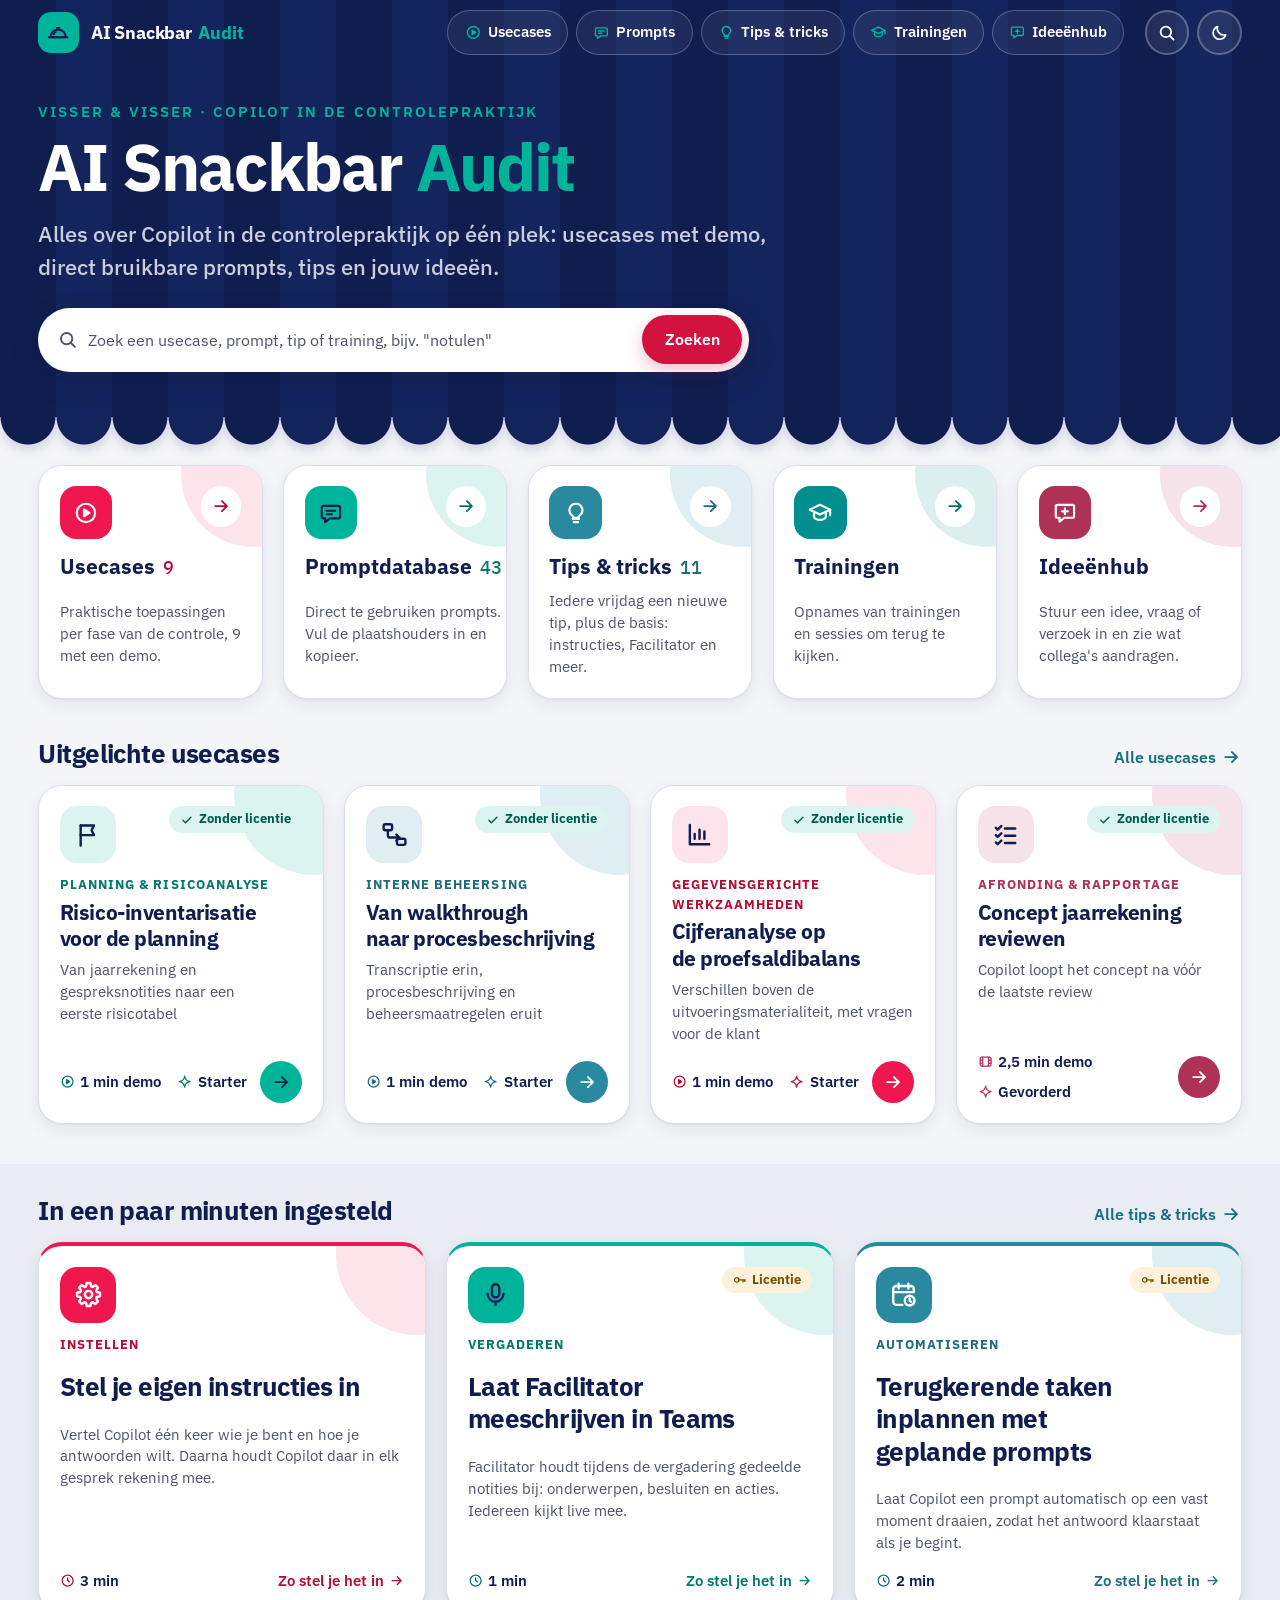
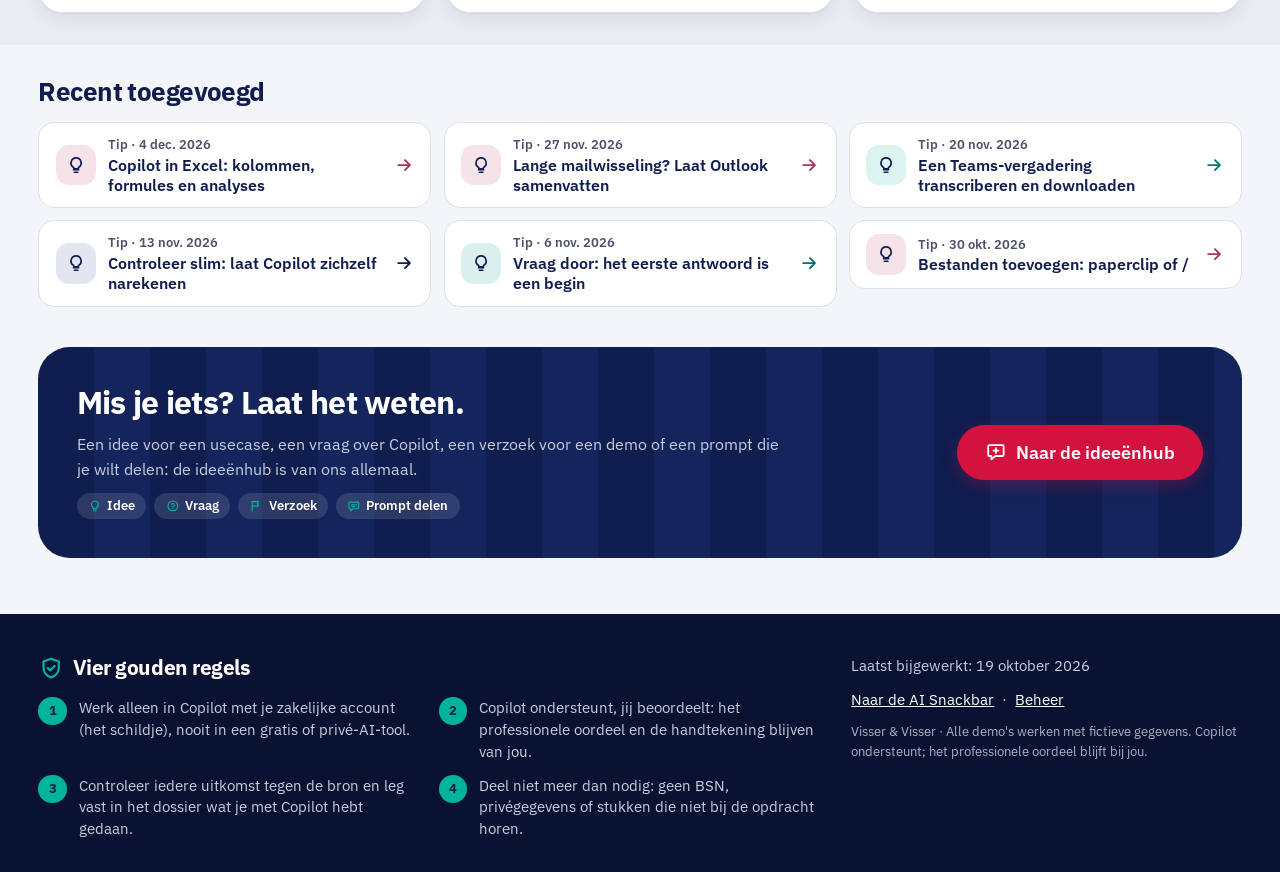
==== audit/index.html @ 0e54ad2a "AI Snackbar Audit: Copilot-platform voor de auditpraktijk Nieuwe map audit/ met usecases per control" ====
<!doctype html>
<html lang="nl" class="no-js" data-theme="licht">
<head>
  <meta charset="utf-8">
  <meta name="viewport" content="width=device-width, initial-scale=1, viewport-fit=cover">
  <!-- Veiligheid: alleen eigen bestanden. De enige verbinding naar buiten is de centrale opslag
       in Supabase (ideeënhub en anonieme tellers); demo's draaien in een afgeschermd iframe. -->
  <meta http-equiv="Content-Security-Policy" content="default-src 'self'; script-src 'self'; style-src 'self'; img-src 'self' data:; media-src 'self'; font-src 'self'; connect-src https://*.supabase.co; object-src 'none'; frame-src 'self'; base-uri 'none'; form-action 'none'">
  <meta name="referrer" content="no-referrer">
  <meta name="robots" content="noindex, nofollow">
  <meta name="theme-color" content="#101d4f">
  <title>AI Snackbar Audit</title>
  <link rel="icon" href="../assets/branding/favicon.svg" type="image/svg+xml">

  <!-- Huisstijl en lettertypes van de AI Snackbar, daarna de opmaak van dit platform -->
  <link rel="stylesheet" href="../css/variables.css">
  <link rel="stylesheet" href="../css/base.css">
  <link rel="stylesheet" href="css/audit.css">

  <!-- Inhoud en instellingen (deze bestanden mag je aanpassen, zie README.md) -->
  <script defer src="js/config.js"></script>
  <script defer src="data/phases.js"></script>
  <script defer src="data/usecases.js"></script>
  <script defer src="data/prompts.js"></script>
  <script defer src="data/tips.js"></script>
  <script defer src="data/trainings.js"></script>

  <!-- Applicatie (volgorde is belangrijk) -->
  <script defer src="js/ui.js"></script>
  <script defer src="js/content.js"></script>
  <script defer src="js/central.js"></script>
  <script defer src="js/prompt-box.js"></script>
  <script defer src="js/player.js"></script>
  <script defer src="js/view-home.js"></script>
  <script defer src="js/view-usecases.js"></script>
  <script defer src="js/view-prompts.js"></script>
  <script defer src="js/view-tips.js"></script>
  <script defer src="js/view-trainings.js"></script>
  <script defer src="js/view-ideas.js"></script>
  <script defer src="js/view-search.js"></script>
  <script defer src="js/admin-content.js"></script>
  <script defer src="js/view-admin.js"></script>
  <script defer src="js/app.js"></script>
</head>
<body data-view="home">
  <a class="skip-link" href="#main" id="skip-link">Direct naar de inhoud</a>

  <!-- ================= Kopbalk ================= -->
  <header class="topbar on-dark" id="topbar">
    <div class="topbar__inner container">
      <a class="brand" href="#/" id="brand" aria-label="Naar de startpagina">
        <span class="brand__mark" aria-hidden="true">
          <svg class="icon" focusable="false"><use href="#i-cloche"></use></svg>
        </span>
        <span class="brand__text">
          <span class="brand__title" id="brand-title">AI Snackbar</span>
          <span class="brand__discipline" id="brand-discipline">Audit</span>
        </span>
      </a>

      <nav class="nav" aria-label="Hoofdmenu">
        <ul class="nav__list" role="list">
          <li><a class="nav__link" href="#/usecases" data-nav="usecases">
            <svg class="icon" aria-hidden="true" focusable="false"><use href="#i-play-circle"></use></svg><span>Usecases</span></a></li>
          <li><a class="nav__link" href="#/prompts" data-nav="prompts">
            <svg class="icon" aria-hidden="true" focusable="false"><use href="#i-chat"></use></svg><span>Prompts</span></a></li>
          <li><a class="nav__link" href="#/tips" data-nav="tips">
            <svg class="icon" aria-hidden="true" focusable="false"><use href="#i-bulb"></use></svg><span>Tips<span class="nav__more"> &amp; tricks</span></span></a></li>
          <li><a class="nav__link" href="#/trainingen" data-nav="trainingen">
            <svg class="icon" aria-hidden="true" focusable="false"><use href="#i-cap"></use></svg><span>Trainingen</span></a></li>
          <li><a class="nav__link" href="#/ideeen" data-nav="ideeen">
            <svg class="icon" aria-hidden="true" focusable="false"><use href="#i-message-plus"></use></svg><span>Ideeënhub</span></a></li>
        </ul>
      </nav>

      <div class="topbar__actions">
        <a class="btn btn--ghost-dark btn--icon" href="#/zoeken" id="search-button" aria-label="Zoeken">
          <svg class="icon" aria-hidden="true" focusable="false"><use href="#i-search"></use></svg>
        </a>
        <button class="btn btn--ghost-dark btn--icon" type="button" id="theme-button" aria-label="Donker thema" aria-pressed="false">
          <svg class="icon" aria-hidden="true" focusable="false"><use href="#i-moon"></use></svg>
        </button>
      </div>
    </div>
  </header>

  <main id="main" tabindex="-1">
    <!-- Iedere pagina (route) wordt hier opgebouwd door js/view-*.js -->
    <div class="view" id="view" aria-live="off"></div>
  </main>

  <!-- ================= Voet ================= -->
  <footer class="footer" id="footer">
    <div class="container footer__inner">
      <section class="footer__rules" aria-labelledby="rules-title">
        <h2 class="footer__title" id="rules-title">
          <svg class="icon" aria-hidden="true" focusable="false"><use href="#i-shield"></use></svg>
          <span>Vier gouden regels</span>
        </h2>
        <ol class="rules" role="list" id="footer-rules"></ol>
      </section>
      <div class="footer__meta">
        <p id="footer-updated"></p>
        <p class="footer__links">
          <a href="../" id="footer-snackbar">Naar de AI Snackbar</a>
          <span aria-hidden="true">·</span>
          <a href="#/beheer">Beheer</a>
        </p>
        <p class="footer__small" id="footer-org"></p>
      </div>
    </div>
  </footer>

  <!-- Meldingen en schermlezers -->
  <div class="toast-region" id="toast-region" role="status" aria-live="polite"></div>
  <div class="sr-only" id="announcer" aria-live="polite" aria-atomic="true"></div>

  <!-- Vangnet als het opstarten mislukt -->
  <div class="fatal" id="fatal" hidden>
    <div class="fatal__panel">
      <h2 class="fatal__title">Er ging iets mis</h2>
      <p class="fatal__text">Herlaad de pagina. Blijft dit gebeuren? Laat het weten via de ideeënhub of je AI-aanspreekpunt.</p>
      <p class="fatal__detail" id="fatal-detail"></p>
    </div>
  </div>

  <noscript>
    <div class="fatal">
      <div class="fatal__panel">
        <h2 class="fatal__title">JavaScript staat uit</h2>
        <p class="fatal__text">Dit platform heeft JavaScript nodig. Zet JavaScript aan in de browser en herlaad de pagina.</p>
      </div>
    </div>
  </noscript>

  <!-- ================= Iconen (lokale SVG-sprite) ================= -->
  <svg class="sprite" xmlns="http://www.w3.org/2000/svg" aria-hidden="true" focusable="false" hidden>
    <symbol id="i-play" viewBox="0 0 24 24" fill="currentColor"><path d="M8 5.6v12.8a1.1 1.1 0 0 0 1.7.9l10-6.4a1.1 1.1 0 0 0 0-1.8l-10-6.4A1.1 1.1 0 0 0 8 5.6z"/></symbol>
    <symbol id="i-pause" viewBox="0 0 24 24" fill="currentColor"><rect x="6" y="5" width="4.2" height="14" rx="1.3"/><rect x="13.8" y="5" width="4.2" height="14" rx="1.3"/></symbol>
    <symbol id="i-play-circle" viewBox="0 0 24 24" fill="none" stroke="currentColor" stroke-width="2" stroke-linecap="round" stroke-linejoin="round"><circle cx="12" cy="12" r="8.5"/><path d="M10.2 8.8v6.4l5-3.2z" fill="currentColor"/></symbol>
    <symbol id="i-replay" viewBox="0 0 24 24" fill="none" stroke="currentColor" stroke-width="2" stroke-linecap="round" stroke-linejoin="round"><path d="M3.5 12a8.5 8.5 0 1 0 2.6-6.1L3.5 8.5"/><path d="M3.5 3.5v5h5"/></symbol>
    <symbol id="i-fullscreen" viewBox="0 0 24 24" fill="none" stroke="currentColor" stroke-width="2" stroke-linecap="round" stroke-linejoin="round"><path d="M4 9V5a1 1 0 0 1 1-1h4M15 4h4a1 1 0 0 1 1 1v4M20 15v4a1 1 0 0 1-1 1h-4M9 20H5a1 1 0 0 1-1-1v-4"/></symbol>
    <symbol id="i-arrow-left" viewBox="0 0 24 24" fill="none" stroke="currentColor" stroke-width="2.2" stroke-linecap="round" stroke-linejoin="round"><path d="M19 12H5M11 6l-6 6 6 6"/></symbol>
    <symbol id="i-arrow-right" viewBox="0 0 24 24" fill="none" stroke="currentColor" stroke-width="2.2" stroke-linecap="round" stroke-linejoin="round"><path d="M5 12h14M13 6l6 6-6 6"/></symbol>
    <symbol id="i-arrow-up" viewBox="0 0 24 24" fill="none" stroke="currentColor" stroke-width="2.2" stroke-linecap="round" stroke-linejoin="round"><path d="M12 19V5M6 11l6-6 6 6"/></symbol>
    <symbol id="i-arrow-down" viewBox="0 0 24 24" fill="none" stroke="currentColor" stroke-width="2.2" stroke-linecap="round" stroke-linejoin="round"><path d="M12 5v14M6 13l6 6 6-6"/></symbol>
    <symbol id="i-chevron-down" viewBox="0 0 24 24" fill="none" stroke="currentColor" stroke-width="2.2" stroke-linecap="round" stroke-linejoin="round"><path d="m6 9 6 6 6-6"/></symbol>
    <symbol id="i-search" viewBox="0 0 24 24" fill="none" stroke="currentColor" stroke-width="2.2" stroke-linecap="round" stroke-linejoin="round"><circle cx="11" cy="11" r="6.5"/><path d="m16 16 4.5 4.5"/></symbol>
    <symbol id="i-clock" viewBox="0 0 24 24" fill="none" stroke="currentColor" stroke-width="2" stroke-linecap="round" stroke-linejoin="round"><circle cx="12" cy="12" r="8.5"/><path d="M12 7.5V12l3 2"/></symbol>
    <symbol id="i-copy" viewBox="0 0 24 24" fill="none" stroke="currentColor" stroke-width="2" stroke-linecap="round" stroke-linejoin="round"><rect x="8.5" y="8.5" width="11" height="11" rx="2.5"/><path d="M15.5 8.5V6A1.5 1.5 0 0 0 14 4.5H6A1.5 1.5 0 0 0 4.5 6v8A1.5 1.5 0 0 0 6 15.5h2.5"/></symbol>
    <symbol id="i-check" viewBox="0 0 24 24" fill="none" stroke="currentColor" stroke-width="2.4" stroke-linecap="round" stroke-linejoin="round"><path d="M5 12.5l4.5 4.5L19 7.5"/></symbol>
    <symbol id="i-check-circle" viewBox="0 0 24 24" fill="none" stroke="currentColor" stroke-width="2" stroke-linecap="round" stroke-linejoin="round"><circle cx="12" cy="12" r="8.5"/><path d="M8.2 12.3l2.6 2.6 5-5.3"/></symbol>
    <symbol id="i-info" viewBox="0 0 24 24" fill="none" stroke="currentColor" stroke-width="2" stroke-linecap="round" stroke-linejoin="round"><circle cx="12" cy="12" r="8.5"/><path d="M12 11v5.5"/><circle cx="12" cy="7.8" r="1.1" fill="currentColor" stroke="none"/></symbol>
    <symbol id="i-bulb" viewBox="0 0 24 24" fill="none" stroke="currentColor" stroke-width="2" stroke-linecap="round" stroke-linejoin="round"><path d="M9 17.5h6M10 20.5h4"/><path d="M12 3.5a6 6 0 0 0-3.6 10.8c.7.5 1.1 1.3 1.1 2.2h5c0-.9.4-1.7 1.1-2.2A6 6 0 0 0 12 3.5z"/></symbol>
    <symbol id="i-close" viewBox="0 0 24 24" fill="none" stroke="currentColor" stroke-width="2.2" stroke-linecap="round" stroke-linejoin="round"><path d="M6 6l12 12M18 6 6 18"/></symbol>
    <symbol id="i-sparkle" viewBox="0 0 24 24" fill="none" stroke="currentColor" stroke-width="2" stroke-linecap="round" stroke-linejoin="round"><path d="M12 3.5c.8 5 3.5 7.7 8.5 8.5-5 .8-7.7 3.5-8.5 8.5-.8-5-3.5-7.7-8.5-8.5 5-.8 7.7-3.5 8.5-8.5z"/></symbol>
    <symbol id="i-alert" viewBox="0 0 24 24" fill="none" stroke="currentColor" stroke-width="2" stroke-linecap="round" stroke-linejoin="round"><path d="M10.3 4.6 3.2 17a2 2 0 0 0 1.7 3h14.2a2 2 0 0 0 1.7-3L13.7 4.6a2 2 0 0 0-3.4 0z"/><path d="M12 9.5v4"/><circle cx="12" cy="16.8" r="1" fill="currentColor" stroke="none"/></symbol>
    <symbol id="i-film" viewBox="0 0 24 24" fill="none" stroke="currentColor" stroke-width="2" stroke-linecap="round" stroke-linejoin="round"><rect x="3.5" y="5" width="17" height="14" rx="2.5"/><path d="M7.5 5v14M16.5 5v14M3.5 9.5h4M3.5 14.5h4M16.5 9.5h4M16.5 14.5h4"/></symbol>
    <symbol id="i-grid" viewBox="0 0 24 24" fill="none" stroke="currentColor" stroke-width="2" stroke-linecap="round" stroke-linejoin="round"><rect x="4" y="4" width="7" height="7" rx="1.6"/><rect x="13" y="4" width="7" height="7" rx="1.6"/><rect x="4" y="13" width="7" height="7" rx="1.6"/><rect x="13" y="13" width="7" height="7" rx="1.6"/></symbol>
    <symbol id="i-cloche" viewBox="0 0 24 24" fill="none" stroke="currentColor" stroke-width="2" stroke-linecap="round" stroke-linejoin="round"><path d="M4.5 17a7.5 7.5 0 0 1 15 0z"/><path d="M2.8 17h18.4M12 9.5V8M10.7 8h2.6M7.6 14.3a4.8 4.8 0 0 1 2-2.5"/></symbol>
    <symbol id="i-shield" viewBox="0 0 24 24" fill="none" stroke="currentColor" stroke-width="2" stroke-linecap="round" stroke-linejoin="round"><path d="M12 3.5 5 6v5.5c0 4.3 2.9 7.8 7 9 4.1-1.2 7-4.7 7-9V6z"/><path d="M9 12l2.2 2.2L15.2 10"/></symbol>
    <symbol id="i-settings" viewBox="0 0 24 24" fill="none" stroke="currentColor" stroke-width="2" stroke-linecap="round" stroke-linejoin="round"><path d="M18.79 9.92L21.48 10.5L21.48 13.5L18.79 14.08L18.27 15.33L19.77 17.64L17.64 19.77L15.33 18.27L14.08 18.79L13.5 21.48L10.5 21.48L9.92 18.79L8.67 18.27L6.36 19.77L4.23 17.64L5.73 15.33L5.21 14.08L2.52 13.5L2.52 10.5L5.21 9.92L5.73 8.67L4.23 6.36L6.36 4.23L8.67 5.73L9.92 5.21L10.5 2.52L13.5 2.52L14.08 5.21L15.33 5.73L17.64 4.23L19.77 6.36L18.27 8.67z"/><circle cx="12" cy="12" r="3"/></symbol>
    <symbol id="i-refresh" viewBox="0 0 24 24" fill="none" stroke="currentColor" stroke-width="2" stroke-linecap="round" stroke-linejoin="round"><path d="M20 12a8 8 0 0 1-14.2 5M4 12a8 8 0 0 1 14.2-5"/><path d="M18.5 3.5V7H15M5.5 20.5V17H9"/></symbol>
    <symbol id="i-trash" viewBox="0 0 24 24" fill="none" stroke="currentColor" stroke-width="2" stroke-linecap="round" stroke-linejoin="round"><path d="M4.5 7h15M10 7V5h4v2M6.5 7l1 12.5A1.5 1.5 0 0 0 9 21h6a1.5 1.5 0 0 0 1.5-1.5l1-12.5"/></symbol>
    <symbol id="i-send" viewBox="0 0 24 24" fill="none" stroke="currentColor" stroke-width="2" stroke-linecap="round" stroke-linejoin="round"><path d="M20.5 3.5 10 14"/><path d="M20.5 3.5 14 20.5l-4-6.5-6.5-4z"/></symbol>
    <symbol id="i-mail" viewBox="0 0 24 24" fill="none" stroke="currentColor" stroke-width="2" stroke-linecap="round" stroke-linejoin="round"><rect x="3" y="5" width="18" height="14" rx="2"/><path d="m4 7 8 6 8-6"/></symbol>
    <symbol id="i-download" viewBox="0 0 24 24" fill="none" stroke="currentColor" stroke-width="2" stroke-linecap="round" stroke-linejoin="round"><path d="M12 4v11"/><path d="m7 10.5 5 5 5-5"/><path d="M5 19.5h14"/></symbol>
    <symbol id="i-key" viewBox="0 0 24 24" fill="none" stroke="currentColor" stroke-width="2.2" stroke-linecap="round" stroke-linejoin="round"><circle cx="6.5" cy="12" r="3.75"/><path d="M10.25 12H21.5M17.5 12v3.5M20.5 12v2.75"/></symbol>
    <symbol id="i-lock" viewBox="0 0 24 24" fill="none" stroke="currentColor" stroke-width="2" stroke-linecap="round" stroke-linejoin="round"><rect x="5" y="10.5" width="14" height="10" rx="2.5"/><path d="M8.5 10.5V7.5a3.5 3.5 0 0 1 7 0v3"/><path d="M12 14.5v2"/></symbol>
    <symbol id="i-chat" viewBox="0 0 24 24" fill="none" stroke="currentColor" stroke-width="2" stroke-linecap="round" stroke-linejoin="round"><path d="M5 5.5h14a1.5 1.5 0 0 1 1.5 1.5v8.5A1.5 1.5 0 0 1 19 17H11l-4.5 3.5V17H5a1.5 1.5 0 0 1-1.5-1.5V7A1.5 1.5 0 0 1 5 5.5z"/><path d="M8 10h8M8 13.2h5"/></symbol>
    <symbol id="i-message-plus" viewBox="0 0 24 24" fill="none" stroke="currentColor" stroke-width="2" stroke-linecap="round" stroke-linejoin="round"><path d="M5 4.5h14A1.5 1.5 0 0 1 20.5 6v9A1.5 1.5 0 0 1 19 16.5h-7.5L7 20v-3.5H5A1.5 1.5 0 0 1 3.5 15V6A1.5 1.5 0 0 1 5 4.5z"/><path d="M12 7.8v5.4M9.3 10.5h5.4"/></symbol>
    <symbol id="i-question" viewBox="0 0 24 24" fill="none" stroke="currentColor" stroke-width="2" stroke-linecap="round" stroke-linejoin="round"><circle cx="12" cy="12" r="8.5"/><path d="M9.6 9.4a2.5 2.5 0 0 1 4.8.9c0 1.7-2.4 2.2-2.4 3.7"/><circle cx="12" cy="17" r="1" fill="currentColor" stroke="none"/></symbol>
    <symbol id="i-flag" viewBox="0 0 24 24" fill="none" stroke="currentColor" stroke-width="2" stroke-linecap="round" stroke-linejoin="round"><path d="M5.5 21V4.5"/><path d="M5.5 4.5h11l-2 4 2 4h-11"/></symbol>
    <symbol id="i-gift" viewBox="0 0 24 24" fill="none" stroke="currentColor" stroke-width="2" stroke-linecap="round" stroke-linejoin="round"><rect x="4" y="9" width="16" height="11" rx="1.5"/><path d="M3 9h18M12 9v11"/><path d="M12 9c-1.5-3.5-5-4-5-1.8C7 9 12 9 12 9zM12 9c1.5-3.5 5-4 5-1.8C17 9 12 9 12 9z"/></symbol>
    <symbol id="i-star" viewBox="0 0 24 24" fill="none" stroke="currentColor" stroke-width="2" stroke-linecap="round" stroke-linejoin="round"><path d="m12 3.8 2.5 5.1 5.6.8-4 3.9 1 5.6-5.1-2.6-5 2.6.9-5.6-4-3.9 5.6-.8z"/></symbol>
    <symbol id="i-star-filled" viewBox="0 0 24 24" fill="currentColor" stroke="currentColor" stroke-width="2" stroke-linejoin="round"><path d="m12 3.8 2.5 5.1 5.6.8-4 3.9 1 5.6-5.1-2.6-5 2.6.9-5.6-4-3.9 5.6-.8z"/></symbol>
    <symbol id="i-thumb" viewBox="0 0 24 24" fill="none" stroke="currentColor" stroke-width="2" stroke-linecap="round" stroke-linejoin="round"><path d="M7.5 10.5v9h-3v-9zM7.5 10.5l4-7c1.6 0 2.6 1.1 2.3 2.7l-.6 3.3h5.6a2 2 0 0 1 2 2.3l-1.1 6.4a2 2 0 0 1-2 1.8H7.5"/></symbol>
    <symbol id="i-sun" viewBox="0 0 24 24" fill="none" stroke="currentColor" stroke-width="2" stroke-linecap="round" stroke-linejoin="round"><circle cx="12" cy="12" r="4"/><path d="M12 2.5v2M12 19.5v2M2.5 12h2M19.5 12h2M5.3 5.3l1.4 1.4M17.3 17.3l1.4 1.4M5.3 18.7l1.4-1.4M17.3 6.7l1.4-1.4"/></symbol>
    <symbol id="i-moon" viewBox="0 0 24 24" fill="none" stroke="currentColor" stroke-width="2" stroke-linecap="round" stroke-linejoin="round"><path d="M19.5 14.5A8 8 0 0 1 9.5 4.5a8 8 0 1 0 10 10z"/></symbol>
    <symbol id="i-link" viewBox="0 0 24 24" fill="none" stroke="currentColor" stroke-width="2" stroke-linecap="round" stroke-linejoin="round"><path d="M10 14a4 4 0 0 0 5.7 0l3-3a4 4 0 0 0-5.7-5.7l-1 1"/><path d="M14 10a4 4 0 0 0-5.7 0l-3 3a4 4 0 0 0 5.7 5.7l1-1"/></symbol>
    <symbol id="i-calendar" viewBox="0 0 24 24" fill="none" stroke="currentColor" stroke-width="2" stroke-linecap="round" stroke-linejoin="round"><rect x="3.5" y="5" width="17" height="15.5" rx="2.5"/><path d="M3.5 10h17M8 3v4M16 3v4"/></symbol>
    <symbol id="i-calendar-clock" viewBox="0 0 24 24" fill="none" stroke="currentColor" stroke-width="2" stroke-linecap="round" stroke-linejoin="round"><path d="M11 20.5H6a2.5 2.5 0 0 1-2.5-2.5V7.5A2.5 2.5 0 0 1 6 5h12a2.5 2.5 0 0 1 2.5 2.5V10M3.5 10h17M8 3v4M16 3v4"/><circle cx="17" cy="17" r="4"/><path d="M17 15.2V17l1.2.9"/></symbol>
    <symbol id="i-users" viewBox="0 0 24 24" fill="none" stroke="currentColor" stroke-width="2" stroke-linecap="round" stroke-linejoin="round"><circle cx="9" cy="8.5" r="3"/><path d="M3.5 19a5.5 5.5 0 0 1 11 0"/><path d="M15.5 5.8a3 3 0 0 1 0 5.4M17.5 14.2a5.5 5.5 0 0 1 3 4.8"/></symbol>
    <symbol id="i-document" viewBox="0 0 24 24" fill="none" stroke="currentColor" stroke-width="2" stroke-linecap="round" stroke-linejoin="round"><path d="M6.5 3.5h7l4.5 4.5v11a1.5 1.5 0 0 1-1.5 1.5h-10A1.5 1.5 0 0 1 5 19V5a1.5 1.5 0 0 1 1.5-1.5z"/><path d="M13.5 3.5V8H18M8.5 12.5h7M8.5 16h5"/></symbol>
    <symbol id="i-table" viewBox="0 0 24 24" fill="none" stroke="currentColor" stroke-width="2" stroke-linecap="round" stroke-linejoin="round"><rect x="3.5" y="4.5" width="17" height="15" rx="2"/><path d="M3.5 9.5h17M3.5 14.5h17M9.5 9.5v10"/></symbol>
    <symbol id="i-chart" viewBox="0 0 24 24" fill="none" stroke="currentColor" stroke-width="2" stroke-linecap="round" stroke-linejoin="round"><path d="M4 4v16h16"/><path d="M8 15.5v-4M12 15.5V8M16 15.5v-6"/></symbol>
    <symbol id="i-checklist" viewBox="0 0 24 24" fill="none" stroke="currentColor" stroke-width="2" stroke-linecap="round" stroke-linejoin="round"><path d="m4 6.5 1.5 1.5L8.5 5M4 12.5 5.5 14l3-3M4 18.5 5.5 20l3-3"/><path d="M11.5 7h8.5M11.5 13h8.5M11.5 19h8.5"/></symbol>
    <symbol id="i-flow" viewBox="0 0 24 24" fill="none" stroke="currentColor" stroke-width="2" stroke-linecap="round" stroke-linejoin="round"><rect x="3" y="3.5" width="7" height="5" rx="1.5"/><rect x="14" y="15.5" width="7" height="5" rx="1.5"/><path d="M6.5 8.5v4a2 2 0 0 0 2 2h7.5M13.5 12l2.5 2.5-2.5 2.5"/></symbol>
    <symbol id="i-magnifier-doc" viewBox="0 0 24 24" fill="none" stroke="currentColor" stroke-width="2" stroke-linecap="round" stroke-linejoin="round"><path d="M11 20.5H6.5A1.5 1.5 0 0 1 5 19V5a1.5 1.5 0 0 1 1.5-1.5h7L18 8v2.5"/><path d="M13.5 3.5V8H18"/><circle cx="16" cy="16" r="3"/><path d="m18.2 18.2 2.3 2.3"/></symbol>
    <symbol id="i-pen" viewBox="0 0 24 24" fill="none" stroke="currentColor" stroke-width="2" stroke-linecap="round" stroke-linejoin="round"><path d="M4 20l1-4.5L15.5 5a2.1 2.1 0 0 1 3 3L8 18.5z"/><path d="M13.5 7l3 3"/></symbol>
    <symbol id="i-mic" viewBox="0 0 24 24" fill="none" stroke="currentColor" stroke-width="2" stroke-linecap="round" stroke-linejoin="round"><rect x="9" y="3.5" width="6" height="11" rx="3"/><path d="M5.5 11.5a6.5 6.5 0 0 0 13 0M12 18v2.5"/></symbol>
    <symbol id="i-robot" viewBox="0 0 24 24" fill="none" stroke="currentColor" stroke-width="2" stroke-linecap="round" stroke-linejoin="round"><rect x="4.5" y="8" width="15" height="11" rx="3"/><path d="M12 8V4.5M9.5 13h.01M14.5 13h.01M9.5 16h5"/><circle cx="12" cy="4" r="1" fill="currentColor" stroke="none"/></symbol>
    <symbol id="i-book" viewBox="0 0 24 24" fill="none" stroke="currentColor" stroke-width="2" stroke-linecap="round" stroke-linejoin="round"><path d="M4.5 5.5A2 2 0 0 1 6.5 3.5H19v14H6.5a2 2 0 0 0-2 2z"/><path d="M4.5 19.5a2 2 0 0 0 2 2H19v-4"/></symbol>
    <symbol id="i-logout" viewBox="0 0 24 24" fill="none" stroke="currentColor" stroke-width="2" stroke-linecap="round" stroke-linejoin="round"><path d="M14 4.5h4a1.5 1.5 0 0 1 1.5 1.5v12a1.5 1.5 0 0 1-1.5 1.5h-4"/><path d="M10 16.5 5.5 12 10 7.5M5.5 12H15"/></symbol>
    <symbol id="i-eye" viewBox="0 0 24 24" fill="none" stroke="currentColor" stroke-width="2" stroke-linecap="round" stroke-linejoin="round"><path d="M2.5 12S6 5.5 12 5.5 21.5 12 21.5 12 18 18.5 12 18.5 2.5 12 2.5 12z"/><circle cx="12" cy="12" r="3"/></symbol>
    <symbol id="i-wand" viewBox="0 0 24 24" fill="none" stroke="currentColor" stroke-width="2" stroke-linecap="round" stroke-linejoin="round"><path d="m4 20 11-11M13 7l4 4"/><path d="M17.5 3v3M16 4.5h3M20.5 9v2M19.5 10h2M9 3.5v2M8 4.5h2"/></symbol>
    <symbol id="i-cap" viewBox="0 0 24 24" fill="none" stroke="currentColor" stroke-width="2" stroke-linecap="round" stroke-linejoin="round"><path d="M2.5 9 12 4.5 21.5 9 12 13.5z"/><path d="M6.5 11v4.5c0 1.4 2.5 3 5.5 3s5.5-1.6 5.5-3V11M21.5 9v5"/></symbol>
    <symbol id="i-external" viewBox="0 0 24 24" fill="none" stroke="currentColor" stroke-width="2" stroke-linecap="round" stroke-linejoin="round"><path d="M14 4.5h5.5V10M19.5 4.5 11 13"/><path d="M18 14v4.5a1.5 1.5 0 0 1-1.5 1.5h-11A1.5 1.5 0 0 1 4 18.5v-11A1.5 1.5 0 0 1 5.5 6H10"/></symbol>
    <symbol id="i-pencil-line" viewBox="0 0 24 24" fill="none" stroke="currentColor" stroke-width="2" stroke-linecap="round" stroke-linejoin="round"><path d="M12 20.5h8.5M4 20.5l1-4L15.5 6a2.1 2.1 0 0 1 3 3L8 19.5z"/></symbol>
  </svg>
</body>
</html>
---- css/variables.css ----
/* ==========================================================================
   AI SNACKBAR — DESIGN TOKENS
   --------------------------------------------------------------------------
   Alle kleuren, lettergroottes, afstanden, rondingen, schaduwen en
   animatietijden staan hier. Pas je hier iets aan, dan verandert het
   overal in de app. Uitleg: docs/CUSTOMIZATION.md
   ========================================================================== */

:root {
  /* ---- Merkkleuren (Visser & Visser-palet) ------------------------------ */
  --vv-navy-950: #070d26;
  --vv-navy-900: #0a1232;
  --vv-navy: #101d4f;
  --vv-navy-800: #16255e;
  --vv-navy-700: #28335f;
  --vv-navy-600: #444f78;
  --vv-crimson: #ef174d;
  --vv-crimson-600: #d2123f;
  --vv-crimson-700: #b50e35;
  --vv-teal: #00b49c;
  --vv-teal-700: #007a69;
  --vv-teal-deep: #008f8e;
  --vv-steel: #28899f;
  --vv-steel-700: #1f6c80;
  --vv-rose: #ae3255;
  --vv-link: #156f7e;

  --vv-white: #ffffff;
  --vv-gray-50: #f4f5f8;
  --vv-gray-100: #eceef2;
  --vv-gray-200: #dde0e8;
  --vv-gray-300: #c3c8d4;
  --vv-gray-400: #9aa1b3;
  --vv-gray-600: #4c5269;
  --vv-gray-700: #343b52;

  /* ---- Betekenis (gebruik deze in componenten) -------------------------- */
  --color-page: var(--vv-gray-50);
  --color-surface: var(--vv-white);
  --color-surface-muted: #f1f3f7;
  --color-surface-sunken: #e9ecf2;
  --color-text: var(--vv-navy);            /* koppen en sterke tekst: 15,5:1 op wit */
  --color-text-body: var(--vv-gray-700);   /* lopende tekst: 11:1 op wit */
  --color-text-muted: var(--vv-gray-600);  /* bijzaak: 7,7:1 op wit */
  --color-border: var(--vv-gray-200);
  --color-border-strong: var(--vv-gray-300);
  --color-link: var(--vv-link);

  --color-on-dark: var(--vv-white);
  --color-on-dark-muted: #c9cede;          /* 10:1 op navy */
  --color-highlight-on-dark: var(--vv-teal); /* 6,1:1 op navy */

  --color-primary: var(--vv-crimson-600);  /* witte tekst: 5,4:1 */
  --color-primary-hover: var(--vv-crimson-700);
  --color-primary-text: var(--vv-white);
  --color-secondary: var(--vv-navy);
  --color-secondary-hover: var(--vv-navy-800);
  --color-selected: var(--vv-navy);        /* gekozen schakelaar/filter; witte tekst 15,5:1 */
  --color-on-selected: var(--vv-white);
  --color-success: var(--vv-teal-700);
  --color-success-fill: var(--vv-teal);
  --color-warning: #8a5a00;
  --color-warning-fill: #fdf1dc;
  --color-danger: var(--vv-crimson-700);
  --color-danger-fill: #fde4ea;

  --color-focus: var(--vv-crimson-600);
  --color-focus-on-dark: var(--vv-teal);

  /* Luifel (gestreepte kop, zoals bij een marktkraam) */
  --awning-a: var(--vv-navy);
  --awning-b: #14245c;
  --awning-stripe: 56px;

  /* ---- Accentkleuren per snack ------------------------------------------
     accent  = decoratieve kleur
     ink     = tekstveilige variant (min. 4,5:1 op wit)
     tint    = zachte achtergrond (iconentegel)
     on      = kleur van iconen bovenop het accent
     wash    = optioneel: zacht vlak in het donkere thema (valt anders terug op tint) */
  --accent-teal: var(--vv-teal);
  --accent-teal-ink: var(--vv-teal-700);
  --accent-teal-tint: #dcf4f0;
  --accent-teal-on: var(--vv-navy);

  --accent-crimson: var(--vv-crimson);
  --accent-crimson-ink: var(--vv-crimson-700);
  --accent-crimson-tint: #fde4ea;
  --accent-crimson-on: var(--vv-white);

  --accent-steel: var(--vv-steel);
  --accent-steel-ink: var(--vv-steel-700);
  --accent-steel-tint: #dfeef2;
  --accent-steel-on: var(--vv-white);

  --accent-rose: var(--vv-rose);
  --accent-rose-ink: var(--vv-rose);
  --accent-rose-tint: #f6e3e9;
  --accent-rose-on: var(--vv-white);

  --accent-deepteal: var(--vv-teal-deep);
  --accent-deepteal-ink: #00706f;
  --accent-deepteal-tint: #dbefef;
  --accent-deepteal-on: var(--vv-white);

  --accent-navy: var(--vv-navy);
  --accent-navy-ink: var(--vv-navy);
  --accent-navy-tint: #e3e6f0;
  --accent-navy-on: var(--vv-white);

  /* ---- Grafieken (dashboard) ----------------------------------------------
     Beoordeling = diverging: positief / neutraal (grijs) / negatief.
     Gevalideerd op kleurenblindheid (protan/deutan ΔE ≥ 16,8) en onderling
     onderscheid (ΔE ≥ 21,5) op wit. Het grijs zit onder 3:1; de aantallen
     staan daarom altijd als getal in de tabel. Eén reeks = één kleur (series). */
  --chart-positive: #007a69;
  --chart-neutral: #9aa1b3;
  --chart-negative: #d2123f;
  --chart-series: #28899f;
  --chart-grid: #e3e6ed;
  --chart-surface: var(--vv-white);

  /* ---- Typografie -------------------------------------------------------- */
  --font-sans: 'IBM Plex Sans', 'Segoe UI', system-ui, -apple-system, sans-serif;
  --font-mono: 'IBM Plex Mono', Consolas, 'SF Mono', ui-monospace, monospace;

  /* Basisgrootte schaalt mee met het scherm: ca. 16px (portrait) tot 20px (groot scherm) */
  --font-size-root: clamp(1rem, 0.45vw + 0.75rem, 1.25rem);

  --fs-xs: 0.8125rem;
  --fs-sm: 0.9rem;
  --fs-base: 1rem;
  --fs-md: 1.125rem;
  --fs-lg: 1.3rem;
  --fs-xl: 1.6rem;
  --fs-2xl: 2rem;
  --fs-display: clamp(2.4rem, 1.4rem + 3.4vw, 4.4rem);

  --fw-regular: 400;
  --fw-medium: 500;
  --fw-semibold: 600;
  --fw-bold: 700;

  --lh-tight: 1.08;
  --lh-snug: 1.25;
  --lh-normal: 1.5;

  --ls-tight: -0.022em;
  --ls-eyebrow: 0.14em;

  /* ---- Afstanden ----------------------------------------------------------- */
  --space-1: 0.25rem;
  --space-2: 0.5rem;
  --space-3: 0.75rem;
  --space-4: 1rem;
  --space-5: 1.25rem;
  --space-6: 1.5rem;
  --space-7: 2rem;
  --space-8: 2.5rem;
  --space-9: 3rem;
  --space-10: 4rem;

  --gutter: clamp(1rem, 3vw, 3rem);
  --container-max: 1640px;
  --grid-gap: clamp(0.9rem, 1.6vw, 1.5rem);
  --card-min-width: 300px;                 /* gebruikt voor het automatisch kiezen van het aantal kolommen */
  --card-min-height: 12rem;                /* kaarten worden nooit lager dan dit... */
  --card-max-height: 19rem;                /* ...en rekken nooit verder op dan dit */
  --card-padding: clamp(1.1rem, 1.6vw, 1.5rem);

  /* ---- Aanraakdoelen -------------------------------------------------------- */
  --touch-min: 3rem;                       /* 48px bij 16px basis */
  --touch-lg: 4rem;

  /* ---- Rondingen ------------------------------------------------------------ */
  --radius-sm: 10px;
  --radius: 16px;
  --radius-lg: 24px;
  --radius-xl: 32px;
  --radius-pill: 999px;

  /* ---- Schaduwen ------------------------------------------------------------ */
  --shadow-sm: 0 1px 2px rgba(16, 29, 79, 0.06), 0 1px 3px rgba(16, 29, 79, 0.08);
  --shadow-card: 0 1px 2px rgba(16, 29, 79, 0.05), 0 6px 18px rgba(16, 29, 79, 0.07);
  --shadow-card-hover: 0 2px 4px rgba(16, 29, 79, 0.06), 0 16px 36px rgba(16, 29, 79, 0.13);
  --shadow-lg: 0 10px 30px rgba(16, 29, 79, 0.14), 0 4px 10px rgba(16, 29, 79, 0.06);
  --shadow-xl: 0 24px 64px rgba(7, 13, 38, 0.32);
  --shadow-button: 0 6px 16px rgba(210, 18, 63, 0.28);

  /* ---- Focus ---------------------------------------------------------------- */
  --focus-width: 3px;
  --focus-offset: 3px;

  /* ---- Beweging ------------------------------------------------------------- */
  --duration-fast: 140ms;
  --duration: 240ms;
  --duration-slow: 420ms;
  --ease-out: cubic-bezier(0.2, 0.8, 0.2, 1);
  --ease-in-out: cubic-bezier(0.65, 0, 0.35, 1);
  --ease-spring: cubic-bezier(0.34, 1.4, 0.64, 1);

  /* ---- Lagen ---------------------------------------------------------------- */
  --z-topbar: 20;
  --z-theater: 800;   /* schermvullende video: boven de pagina, onder meldingen */
  --z-toast: 1000;
}

/* ==========================================================================
   THEMA 'donker' — voor een groot scherm of een schemerige ruimte.
   Activeer via js/config.js: theme: 'donker'
   ========================================================================== */
:root[data-theme='donker'] {
  --color-page: var(--vv-navy-950);
  --color-surface: #121f52;
  --color-surface-muted: #1a2a66;
  --color-surface-sunken: #0c1640;
  --color-text: var(--vv-white);
  --color-text-body: #dde1ec;
  --color-text-muted: #b9c0d4;
  --color-border: #28366f;
  --color-border-strong: #3b4a85;
  --color-link: #6fd6c8;
  --color-focus: var(--vv-teal);
  --color-selected: var(--vv-teal);
  --color-on-selected: var(--vv-navy);

  --awning-a: #0d1845;
  --awning-b: #112057;

  --shadow-card: 0 1px 2px rgba(0, 0, 0, 0.3), 0 8px 22px rgba(0, 0, 0, 0.28);
  --shadow-card-hover: 0 2px 4px rgba(0, 0, 0, 0.3), 0 18px 40px rgba(0, 0, 0, 0.42);
  --shadow-lg: 0 12px 34px rgba(0, 0, 0, 0.4);

  /* Tekstveilige accentvarianten op een donkere ondergrond */
  --accent-teal-ink: #3fd6bf;
  --accent-crimson-ink: #ff6f8f;
  --accent-steel-ink: #6cc3d8;
  --accent-rose-ink: #f08aa6;
  --accent-deepteal-ink: #4fd0cf;
  --accent-navy-ink: #aab7ea;
  --accent-navy: #5a6db8;

  /* Grafieken op donker (gevalideerd op #121f52: CVD ΔE ≥ 8,4, contrast ≥ 3,35:1) */
  --chart-positive: #00b49c;
  --chart-neutral: #6c7489;
  --chart-negative: #ff6f8f;
  --chart-series: #28899f;
  --chart-grid: #28366f;
  --chart-surface: #121f52;

  /* Zachte accentvlakken (chips, promptvlak). Iconentegels houden de lichte tint. */
  --accent-teal-wash: rgba(0, 180, 156, 0.18);
  --accent-crimson-wash: rgba(239, 23, 77, 0.2);
  --accent-steel-wash: rgba(40, 137, 159, 0.24);
  --accent-rose-wash: rgba(174, 50, 85, 0.28);
  --accent-deepteal-wash: rgba(0, 143, 142, 0.24);
  --accent-navy-wash: rgba(90, 109, 184, 0.28);
}
---- css/base.css ----
/* ==========================================================================
   AI SNACKBAR — BASIS
   Lokale fonts, reset, typografie, focus en hulpklassen.
   ========================================================================== */

/* IBM Plex (SIL Open Font License, zie assets/fonts/OFL.txt). Lokaal, dus offline. */
@font-face {
  font-family: 'IBM Plex Sans';
  src: url('../assets/fonts/ibm-plex-sans-latin-variable.woff2') format('woff2');
  font-weight: 100 700;
  font-style: normal;
  font-display: swap;
}

@font-face {
  font-family: 'IBM Plex Mono';
  src: url('../assets/fonts/ibm-plex-mono-latin-400.woff2') format('woff2');
  font-weight: 400;
  font-style: normal;
  font-display: swap;
}

@font-face {
  font-family: 'IBM Plex Mono';
  src: url('../assets/fonts/ibm-plex-mono-latin-500.woff2') format('woff2');
  font-weight: 500 700;
  font-style: normal;
  font-display: swap;
}

*,
*::before,
*::after {
  box-sizing: border-box;
}

html {
  font-size: var(--font-size-root);
  -webkit-text-size-adjust: 100%;
  text-size-adjust: 100%;
  background: var(--color-page);
  /* Geen 'trek om te verversen' en geen veeg-terug-gebaar op touchscreens */
  overscroll-behavior: none;
  color-scheme: light;
}

:root[data-theme='donker'] {
  color-scheme: dark;
}

body {
  margin: 0;
  min-height: 100vh;
  min-height: 100dvh;
  font-family: var(--font-sans);
  font-size: var(--fs-base);
  font-weight: var(--fw-regular);
  line-height: var(--lh-normal);
  color: var(--color-text-body);
  background: var(--color-page);
  overflow-x: hidden;
  -webkit-font-smoothing: antialiased;
  -moz-osx-font-smoothing: grayscale;
  -webkit-tap-highlight-color: transparent;
}

h1,
h2,
h3,
h4 {
  margin: 0;
  color: var(--color-text);
  font-weight: var(--fw-bold);
  line-height: var(--lh-tight);
  letter-spacing: var(--ls-tight);
  text-wrap: balance;
}

p,
ul,
ol,
figure,
pre {
  margin: 0;
}

p {
  text-wrap: pretty;
}

ul[role='list'],
ol[role='list'] {
  list-style: none;
  padding: 0;
}

img,
svg,
video {
  display: block;
  max-width: 100%;
}

img {
  -webkit-user-drag: none;
}

button,
input,
select,
textarea {
  font: inherit;
  color: inherit;
  letter-spacing: inherit;
}

button {
  cursor: pointer;
  touch-action: manipulation;
}

a {
  color: var(--color-link);
  touch-action: manipulation;
}

[hidden] {
  display: none !important;
}

/* ---- Focus -------------------------------------------------------------- */
:focus {
  outline: none;
}

:focus-visible {
  outline: var(--focus-width) solid var(--color-focus);
  outline-offset: var(--focus-offset);
}

.on-dark {
  --color-focus: var(--color-focus-on-dark);
}

/* Koppen die programmatisch focus krijgen na navigatie: geen ring nodig */
[tabindex='-1']:focus-visible {
  outline: none;
}

/* ---- Iconen (inline SVG-sprite in index.html) --------------------------- */
.icon {
  width: 1.25em;
  height: 1.25em;
  flex: none;
}

/* ---- Hulpklassen ---------------------------------------------------------- */
.container {
  width: 100%;
  max-width: var(--container-max);
  margin-inline: auto;
  padding-inline: max(var(--gutter), env(safe-area-inset-left)) max(var(--gutter), env(safe-area-inset-right));
}

.sr-only {
  position: absolute !important;
  width: 1px;
  height: 1px;
  padding: 0;
  margin: -1px;
  overflow: hidden;
  clip: rect(0 0 0 0);
  clip-path: inset(50%);
  white-space: nowrap;
  border: 0;
}

.skip-link {
  position: absolute;
  top: var(--space-3);
  left: var(--space-3);
  z-index: 100;
  padding: var(--space-3) var(--space-5);
  border-radius: var(--radius-pill);
  background: var(--vv-white);
  color: var(--vv-navy);
  font-weight: var(--fw-semibold);
  text-decoration: none;
  transform: translateY(-200%);
  transition: transform var(--duration) var(--ease-out);
}

.skip-link:focus-visible {
  transform: translateY(0);
}

::selection {
  background: var(--vv-teal);
  color: var(--vv-navy);
}

/* Kiosk (touch): geen scrollbalk die de indeling laat verspringen; scrollen blijft werken.
   Buiten kioskmodus een smalle scrollbalk. */
html {
  scrollbar-width: thin;
}

html.is-kiosk {
  scrollbar-width: none;
}

html.is-kiosk::-webkit-scrollbar {
  display: none;
}

/* Kiosk: geen per ongeluk geselecteerde interfacetekst (prompt blijft selecteerbaar) */
.is-kiosk .app,
.is-kiosk dialog {
  -webkit-user-select: none;
  user-select: none;
}

.is-kiosk .is-selectable {
  -webkit-user-select: text;
  user-select: text;
}
---- audit/css/audit.css ----
/* ==========================================================================
   AI SNACKBAR AUDIT — OPMAAK
   Bouwt voort op de huisstijl van de AI Snackbar (../css/variables.css en
   ../css/base.css). Kleuren, maten en lettertypes komen uit die tokens.
   Volgorde: accenten · knoppen · kopbalk · hero · secties en kaarten ·
   filters · detail · demospeler · prompts · ideeënhub · beheer · voet ·
   meldingen · donker thema · smalle schermen
   ========================================================================== */

:root {
  /* De snackbar schaalt de tekst mee tot 20px (tablets bij een stand). Dit platform lees je aan
     je bureau: een rustigere schaal van 16px (telefoon, laptop) tot maximaal 17px (groot scherm). */
  --font-size-root: clamp(1rem, 0.2vw + 0.85rem, 1.0625rem);
  --topbar-height: 4rem;
  --page-max: 1320px;
  --badge-license-bg: #fdf1dc;
  --badge-license-ink: #7a4f00;
  --badge-free-bg: #dcf4f0;
  --badge-free-ink: #005c50;
  --badge-new-bg: #fde4ea;
  --badge-new-ink: #a00d31;
  --badge-demo-bg: #e3e6f0;
  --badge-demo-ink: var(--vv-navy);
  --ph-bg: #fff1c7;
  --ph-ink: #6b4a00;
  --ph-filled-bg: #dcf4f0;
  --ph-filled-ink: #00574c;
  --prompt-bg: #f6f7fa;
  scroll-padding-top: 6rem;
}

/* De container van dit platform is iets smaller dan die van de snackbar (leesbaarheid) */
.container {
  max-width: var(--page-max);
}

/* ---- Accentkleuren -------------------------------------------------------- */
.accent-teal { --accent: var(--accent-teal); --accent-ink: var(--accent-teal-ink); --accent-tint: var(--accent-teal-tint); --accent-on: var(--accent-teal-on); --accent-wash: var(--accent-teal-wash, var(--accent-teal-tint)); }
.accent-crimson { --accent: var(--accent-crimson); --accent-ink: var(--accent-crimson-ink); --accent-tint: var(--accent-crimson-tint); --accent-on: var(--accent-crimson-on); --accent-wash: var(--accent-crimson-wash, var(--accent-crimson-tint)); }
.accent-steel { --accent: var(--accent-steel); --accent-ink: var(--accent-steel-ink); --accent-tint: var(--accent-steel-tint); --accent-on: var(--accent-steel-on); --accent-wash: var(--accent-steel-wash, var(--accent-steel-tint)); }
.accent-rose { --accent: var(--accent-rose); --accent-ink: var(--accent-rose-ink); --accent-tint: var(--accent-rose-tint); --accent-on: var(--accent-rose-on); --accent-wash: var(--accent-rose-wash, var(--accent-rose-tint)); }
.accent-deepteal { --accent: var(--accent-deepteal); --accent-ink: var(--accent-deepteal-ink); --accent-tint: var(--accent-deepteal-tint); --accent-on: var(--accent-deepteal-on); --accent-wash: var(--accent-deepteal-wash, var(--accent-deepteal-tint)); }
.accent-navy { --accent: var(--accent-navy); --accent-ink: var(--accent-navy-ink); --accent-tint: var(--accent-navy-tint); --accent-on: var(--accent-navy-on); --accent-wash: var(--accent-navy-wash, var(--accent-navy-tint)); }

/* ==========================================================================
   Knoppen
   ========================================================================== */
.btn {
  display: inline-flex;
  align-items: center;
  justify-content: center;
  gap: 0.55em;
  min-height: var(--touch-min);
  padding: 0.65rem 1.25rem;
  border: 2px solid transparent;
  border-radius: var(--radius-pill);
  background: transparent;
  color: inherit;
  font-size: var(--fs-base);
  font-weight: var(--fw-semibold);
  line-height: 1.15;
  text-align: center;
  text-decoration: none;
  white-space: nowrap;
  transition: transform var(--duration-fast) var(--ease-out), background-color var(--duration) var(--ease-out), border-color var(--duration) var(--ease-out), color var(--duration) var(--ease-out);
}
.btn:active:not(:disabled) { transform: scale(0.97); }
.btn:disabled { cursor: not-allowed; opacity: 0.55; }
.btn .icon { width: 1.2em; height: 1.2em; }
.btn--sm { min-height: 2.25rem; padding: 0.3rem 0.9rem; font-size: var(--fs-sm); }
@media (pointer: coarse) { .btn--sm { min-height: 2.5rem; } }
.btn--lg { min-height: 3.4rem; padding: 0.8rem 1.6rem; font-size: var(--fs-md); }
.btn--icon { width: var(--touch-min); padding: 0; }
.btn--primary { background: var(--color-primary); color: var(--color-primary-text); box-shadow: var(--shadow-button); }
.btn--secondary { background: var(--color-surface); color: var(--color-text); border-color: var(--color-border-strong); }
.btn--quiet { color: var(--color-text); }
.btn--ghost-dark { background: rgba(255, 255, 255, 0.08); color: var(--color-on-dark); border-color: rgba(255, 255, 255, 0.26); }
.btn--back { padding-inline: 0.85rem 1.1rem; background: var(--color-surface); color: var(--color-text); border-color: var(--color-border); box-shadow: var(--shadow-sm); }
.btn--copy { background: var(--color-secondary); color: var(--color-on-dark); }
.btn--copy.is-copied { background: var(--color-success); animation: pop var(--duration-slow) var(--ease-spring); }
.btn--danger { background: var(--color-surface); color: var(--color-danger); border-color: currentColor; }

@media (hover: hover) and (pointer: fine) {
  .btn--primary:hover { background: var(--color-primary-hover); }
  .btn--secondary:hover, .btn--back:hover, .btn--quiet:hover { background: var(--color-surface-muted); }
  .btn--ghost-dark:hover { background: rgba(255, 255, 255, 0.16); }
  .btn--copy:not(.is-copied):hover { background: var(--color-secondary-hover); }
  .btn--danger:hover { background: var(--color-danger-fill); }
}

/* ==========================================================================
   Kopbalk met luifel
   ========================================================================== */
.topbar,
.hero,
.cta {
  background-color: var(--awning-a);
  background-image: repeating-linear-gradient(90deg, var(--awning-a) 0 var(--awning-stripe), var(--awning-b) var(--awning-stripe) calc(var(--awning-stripe) * 2));
}

.topbar {
  position: relative;
  z-index: var(--z-topbar);
  padding-top: env(safe-area-inset-top);
  color: var(--color-on-dark);
}

.topbar__inner {
  display: flex;
  align-items: center;
  gap: var(--space-3) var(--space-5);
  min-height: var(--topbar-height);
  padding-block: var(--space-2);
}

/* Geschulpte onderrand (op de startpagina zit die onder de hero) */
.awning-edge {
  --scallop: calc(var(--awning-stripe) / 2);
  position: absolute;
  left: 0;
  right: 0;
  top: 100%;
  height: var(--scallop);
  pointer-events: none;
  background-image:
    radial-gradient(circle var(--scallop) at var(--scallop) 0, var(--awning-a) calc(var(--scallop) - 1px), transparent var(--scallop)),
    radial-gradient(circle var(--scallop) at calc(var(--scallop) * 3) 0, var(--awning-b) calc(var(--scallop) - 1px), transparent var(--scallop));
  background-size: calc(var(--awning-stripe) * 2) var(--scallop);
  background-repeat: repeat-x;
  filter: drop-shadow(0 6px 5px rgba(16, 29, 79, 0.14));
}

/* Op de andere pagina's: de schulprand staat bovenaan de inhoud en scrolt mee
   (zo valt hij nooit over tekst als de kopbalk blijft staan) */
main::before {
  content: '';
  --scallop: calc(var(--awning-stripe) / 2);
  position: relative;
  top: -1px; /* 1px overlap: geen naadje tussen kopbalk en rand */
  z-index: 3;
  display: block;
  height: var(--scallop);
  margin-bottom: calc(var(--scallop) * -1);
  pointer-events: none;
  background-image:
    radial-gradient(circle var(--scallop) at var(--scallop) 0, var(--awning-a) calc(var(--scallop) - 1px), transparent var(--scallop)),
    radial-gradient(circle var(--scallop) at calc(var(--scallop) * 3) 0, var(--awning-b) calc(var(--scallop) - 1px), transparent var(--scallop));
  background-size: calc(var(--awning-stripe) * 2) var(--scallop);
  background-repeat: repeat-x;
  filter: drop-shadow(0 6px 5px rgba(16, 29, 79, 0.14));
}

body[data-view='home'] main::before { display: none; }

.brand {
  display: flex;
  align-items: center;
  gap: var(--space-3);
  min-height: var(--touch-min);
  color: var(--color-on-dark);
  text-decoration: none;
  flex: none;
}

.brand__mark {
  display: grid;
  place-items: center;
  width: 2.5rem;
  height: 2.5rem;
  border-radius: 0.8rem;
  background: var(--vv-teal);
  color: var(--vv-navy);
}

.brand__mark .icon { width: 1.5rem; height: 1.5rem; }

.brand__text {
  display: flex;
  align-items: baseline;
  gap: 0.35em;
  font-size: var(--fs-md);
  font-weight: var(--fw-bold);
  letter-spacing: -0.01em;
  white-space: nowrap;
}

.brand__discipline { color: var(--color-highlight-on-dark); }

.nav { margin-left: auto; min-width: 0; }

.nav__list {
  display: flex;
  gap: var(--space-2);
  margin: 0;
  padding: 0;
  list-style: none;
}

/* Menuknoppen: subtiel omlijnd, in dezelfde stijl als de zoek- en themaknop */
.nav__link {
  display: inline-flex;
  align-items: center;
  gap: 0.45em;
  min-height: 2.75rem;
  padding: 0.45rem 1rem;
  border: 1px solid rgba(255, 255, 255, 0.24);
  border-radius: var(--radius-pill);
  background: rgba(255, 255, 255, 0.06);
  color: var(--color-on-dark);
  font-size: var(--fs-sm);
  font-weight: var(--fw-semibold);
  text-decoration: none;
  white-space: nowrap;
  transition: background-color var(--duration) var(--ease-out), border-color var(--duration) var(--ease-out), color var(--duration) var(--ease-out);
}

.nav__link .icon { width: 1.15em; height: 1.15em; color: var(--vv-teal); }
.nav__link:hover { border-color: rgba(255, 255, 255, 0.5); background: rgba(255, 255, 255, 0.14); }
.nav__link[aria-current='page'] { border-color: var(--vv-teal); color: var(--vv-navy); background: var(--vv-teal); }
.nav__link[aria-current='page'] .icon { color: var(--vv-navy); }

.topbar__actions {
  display: flex;
  align-items: center;
  gap: var(--space-2);
}

.topbar .btn--icon { width: 2.75rem; min-height: 2.75rem; }

/* Zolang het menu op één regel past, blijft de kopbalk staan tijdens het scrollen */
@media (min-width: 940px) {
  .topbar { position: sticky; top: 0; }
}

/* Iets smaller scherm: menu zonder iconen, zodat het op één regel blijft */
@media (max-width: 1140px) {
  .nav__link .icon { display: none; }
  .nav__link { padding-inline: 0.85rem; }
}

/* ==========================================================================
   Hero (startpagina)
   ========================================================================== */
.hero {
  position: relative;
  z-index: 2;
  color: var(--color-on-dark);
}

.hero__inner {
  padding-block: clamp(1.25rem, 4vh, 2.75rem) clamp(1.75rem, 5vh, 3rem);
}

.hero__eyebrow {
  color: var(--color-highlight-on-dark);
  font-size: var(--fs-sm);
  font-weight: var(--fw-semibold);
  letter-spacing: var(--ls-eyebrow);
  text-transform: uppercase;
}

.hero__title {
  margin-top: var(--space-2);
  color: var(--color-on-dark);
  font-size: var(--fs-display);
  letter-spacing: -0.03em;
}

.hero__discipline { color: var(--color-highlight-on-dark); }

.hero__subtitle {
  max-width: 46rem;
  margin-top: var(--space-4);
  color: var(--color-on-dark-muted);
  font-size: clamp(1.05rem, 0.9rem + 0.6vw, 1.35rem);
  font-weight: var(--fw-medium);
}

/* ==========================================================================
   Zoeken
   ========================================================================== */
.search {
  position: relative;
  display: flex;
  align-items: center;
  gap: var(--space-2);
  width: 100%;
  max-width: 44rem;
  padding: 0.35rem 0.35rem 0.35rem 1rem;
  border: 2px solid var(--color-border-strong);
  border-radius: var(--radius-pill);
  background: var(--color-surface);
  color: var(--color-text);
  transition: border-color var(--duration) var(--ease-out), box-shadow var(--duration) var(--ease-out);
}

.search:focus-within { border-color: var(--color-focus); box-shadow: 0 0 0 4px color-mix(in srgb, var(--color-focus) 18%, transparent); }
.search__icon { color: var(--color-text-muted); width: 1.3rem; height: 1.3rem; }

.search__input {
  flex: 1;
  min-width: 0;
  min-height: 2.6rem;
  border: 0;
  background: transparent;
  color: var(--color-text);
  font-size: var(--fs-base);
}

.search__input:focus-visible { outline: none; }
.search__input::placeholder { color: var(--color-text-muted); opacity: 1; }

.search--hero { margin-top: var(--space-6); border-color: transparent; box-shadow: var(--shadow-lg); }
.search--hero:focus-within { border-color: var(--vv-teal); box-shadow: 0 0 0 4px rgba(0, 180, 156, 0.35); }
.search--large { max-width: none; margin-bottom: var(--space-6); }
.search--large .search__input { min-height: 3rem; font-size: var(--fs-md); }

/* ==========================================================================
   Pagina's, secties en kaarten
   ========================================================================== */
main { display: block; }
main:focus { outline: none; }

.page {
  padding-top: calc(var(--awning-stripe) / 2 + var(--space-6));
  padding-bottom: var(--space-9);
}

.page-head { margin-bottom: var(--space-6); max-width: 52rem; }
.page-head .btn--back { margin-bottom: var(--space-4); }

.page-head__eyebrow,
.detail__eyebrow,
.section__eyebrow {
  color: var(--accent-crimson-ink);
  font-size: var(--fs-sm);
  font-weight: var(--fw-bold);
  letter-spacing: var(--ls-eyebrow);
  text-transform: uppercase;
}

.page-head__title { margin-top: var(--space-2); font-size: clamp(1.9rem, 1.3rem + 2vw, 2.9rem); }
.page-head__lead { margin-top: var(--space-3); font-size: var(--fs-md); }

.section { padding-block: var(--space-7) var(--space-2); }
.section--tight { padding-block: var(--space-6) 0; }
.section--flush { padding-block: 0; }
.section--band { margin-top: var(--space-7); padding-block: var(--space-7); background: var(--color-surface-sunken); }

.section__head {
  display: flex;
  flex-wrap: wrap;
  align-items: baseline;
  justify-content: space-between;
  gap: var(--space-2) var(--space-5);
  margin-bottom: var(--space-4);
}

.section__title { display: inline-flex; align-items: baseline; gap: var(--space-2); font-size: var(--fs-xl); }
/* Kop direct in een sectie (zonder section__head eromheen): altijd ruimte tot de inhoud */
.section > .section__title { display: flex; margin-bottom: var(--space-4); }
.section__count { color: var(--color-text-muted); font-size: var(--fs-md); font-weight: var(--fw-semibold); }
.section__lead { max-width: 52rem; margin-bottom: var(--space-4); }

.section__link {
  display: inline-flex;
  align-items: center;
  gap: 0.35em;
  color: var(--color-link);
  font-weight: var(--fw-semibold);
  text-decoration: none;
}

.section__link:hover { text-decoration: underline; }

.home .hero + .section { padding-top: calc(var(--awning-stripe) / 2 + var(--space-5)); }

/* ---- Tegels naar de vier onderdelen ---- */
/* Vijf tegels: op een breed scherm naast elkaar, daaronder 3 + 2 (6 kolommen, nooit één losse) */
.tiles {
  display: grid;
  grid-template-columns: repeat(5, minmax(0, 1fr));
  gap: var(--grid-gap);
  margin: 0;
  padding: 0;
}

.tiles__item { display: flex; }

.tile {
  position: relative;
  isolation: isolate;
  display: grid;
  grid-template-columns: auto 1fr;
  grid-template-rows: auto 1fr;
  gap: var(--space-3) var(--space-4);
  width: 100%;
  padding: var(--card-padding);
  overflow: hidden;
  border: 1px solid var(--color-border);
  border-radius: var(--radius-lg);
  background: var(--color-surface);
  box-shadow: var(--shadow-card);
  color: var(--color-text-body);
  text-decoration: none;
  transition: transform var(--duration) var(--ease-out), box-shadow var(--duration) var(--ease-out);
}

.tile::before {
  content: '';
  position: absolute;
  z-index: -1;
  top: -4rem;
  right: -4rem;
  width: 9rem;
  height: 9rem;
  border-radius: 50%;
  background: var(--accent-wash);
  transition: transform var(--duration-slow) var(--ease-out);
}

.tile__icon {
  display: grid;
  place-items: center;
  width: 3.25rem;
  height: 3.25rem;
  border-radius: 1rem;
  background: var(--accent);
  color: var(--accent-on);
}

.tile__icon .icon { width: 1.6rem; height: 1.6rem; }
.tile__body { grid-column: 1 / -1; display: grid; gap: var(--space-2); }
.tile__title { display: flex; align-items: baseline; gap: var(--space-2); color: var(--color-text); font-size: var(--fs-lg); font-weight: var(--fw-bold); }
.tile__count { color: var(--accent-ink); font-family: var(--font-mono); font-size: var(--fs-md); font-weight: 500; }
.tile__text { color: var(--color-text-muted); font-size: var(--fs-sm); }

.tile__go {
  position: absolute;
  top: var(--card-padding);
  right: var(--card-padding);
  display: grid;
  place-items: center;
  width: 2.5rem;
  height: 2.5rem;
  border-radius: 50%;
  background: var(--color-surface);
  color: var(--accent-ink);
  transition: transform var(--duration) var(--ease-out);
}

@media (hover: hover) and (pointer: fine) {
  .tile:hover { transform: translateY(-3px); box-shadow: var(--shadow-card-hover); }
  .tile:hover::before { transform: scale(1.2); }
  .tile:hover .tile__go { transform: translateX(3px); }
}

/* ---- Kaartenraster ---- */
.card-grid {
  display: grid;
  grid-template-columns: repeat(auto-fill, minmax(min(100%, 290px), 1fr));
  gap: var(--grid-gap);
  margin: 0;
  padding: 0;
  list-style: none;
}

.card-grid > li { display: flex; min-width: 0; }
.card-grid--3 { grid-template-columns: repeat(auto-fill, minmax(min(100%, 320px), 1fr)); }
.card-grid--2 { grid-template-columns: repeat(auto-fill, minmax(min(100%, 340px), 1fr)); }
/* Vier kaarten: 4 naast elkaar, anders 2×2 (nooit één losse kaart eronder) */
.card-grid--4 { grid-template-columns: repeat(4, minmax(0, 1fr)); }
@media (max-width: 1100px) { .card-grid--4 { grid-template-columns: repeat(2, minmax(0, 1fr)); } }
@media (max-width: 600px) { .card-grid--4 { grid-template-columns: minmax(0, 1fr); } }

/* ---- Usecasekaart ---- */
.uc-card,
.tip-card {
  position: relative;
  isolation: isolate;
  display: flex;
  flex-direction: column;
  gap: var(--space-3);
  width: 100%;
  padding: var(--card-padding);
  overflow: hidden;
  border: 1px solid var(--color-border);
  border-radius: var(--radius-lg);
  background: var(--color-surface);
  box-shadow: var(--shadow-card);
  color: var(--color-text-body);
  text-decoration: none;
  transition: transform var(--duration) var(--ease-out), box-shadow var(--duration) var(--ease-out);
}

.uc-card::before,
.tip-card::before {
  content: '';
  position: absolute;
  z-index: -1;
  top: -4.5rem;
  right: -4.5rem;
  width: 10rem;
  height: 10rem;
  border-radius: 50%;
  background: var(--accent-wash);
  transition: transform var(--duration-slow) var(--ease-out);
}

.uc-card__top,
.tip-card__top { display: flex; align-items: flex-start; justify-content: space-between; gap: var(--space-3); }

.uc-card__icon,
.tip-card__icon {
  flex: none;
  display: grid;
  place-items: center;
  width: 3.5rem;
  height: 3.5rem;
  border-radius: 1.05rem;
  background: var(--accent-tint);
  color: var(--vv-navy);
}

.uc-card__icon .icon,
.tip-card__icon .icon { width: 1.8rem; height: 1.8rem; }

.uc-card__badges,
.tip-card__badges { display: flex; flex-wrap: wrap; justify-content: flex-end; gap: var(--space-1); }

.uc-card__body { flex: 1; }

.uc-card__phase,
.tip-card__category,
.p-card__phase {
  color: var(--accent-ink);
  font-size: var(--fs-xs);
  font-weight: var(--fw-bold);
  letter-spacing: 0.08em;
  text-transform: uppercase;
}

.uc-card__title,
.tip-card__title { margin-top: var(--space-1); font-size: var(--fs-lg); line-height: var(--lh-snug); }
.uc-card__subtitle,
.tip-card__summary { margin-top: var(--space-2); color: var(--color-text-muted); font-size: var(--fs-sm); }
.tip-card__summary { flex: 1; }

.uc-card__footer,
.tip-card__footer { display: flex; align-items: center; justify-content: space-between; gap: var(--space-3); margin-top: var(--space-1); }
.uc-card__meta { display: flex; flex-wrap: wrap; gap: var(--space-2) var(--space-4); }

.uc-card__go {
  flex: none;
  display: grid;
  place-items: center;
  width: 2.6rem;
  height: 2.6rem;
  border-radius: 50%;
  background: var(--accent);
  color: var(--accent-on);
  transition: transform var(--duration) var(--ease-out);
}

.tip-card--large { border-top: 4px solid var(--accent); }
.tip-card--large .tip-card__title { font-size: var(--fs-xl); }
.tip-card--large .tip-card__icon { background: var(--accent); color: var(--accent-on); }

/* Tip van de week: de tip van deze week naast het blok van volgende week */
.weekly {
  display: grid;
  grid-template-columns: repeat(2, minmax(0, 1fr));
  gap: var(--grid-gap);
  margin: 0;
  padding: 0;
  list-style: none;
}

.weekly > li { display: flex; min-width: 0; }
.section > .section__title + .section__lead { margin-top: calc(var(--space-2) * -1); }

/* Blok op slot: gestreept, slotje, wazige 'tekst' en alleen datum en thema */
.tip-card--locked {
  border: 2px dashed var(--color-border-strong);
  background-color: var(--color-surface);
  background-image: repeating-linear-gradient(135deg, transparent 0 14px, var(--color-surface-muted) 14px 28px);
  box-shadow: none;
  cursor: default;
}

.tip-card--locked::before { display: none; }
.tip-card--locked .tip-card__icon { background: var(--vv-navy); color: var(--vv-white); }
.tip-card--locked .tip-card__category { color: var(--color-text-muted); }

.tip-card__veil { display: grid; gap: 0.5rem; padding-block: var(--space-1); }
.tip-card__veil span { height: 0.7rem; border-radius: var(--radius-pill); background: var(--color-border-strong); opacity: 0.55; filter: blur(1px); }
.tip-card__veil span:nth-child(1) { width: 92%; }
.tip-card__veil span:nth-child(2) { width: 78%; }
.tip-card__veil span:nth-child(3) { width: 55%; }

.badge--week { background: var(--accent-wash); color: var(--accent-ink); }
.badge--lock { background: var(--vv-navy); color: var(--vv-white); }

/* Directe link naar een tip die nog op slot zit */
.lock-page {
  display: grid;
  justify-items: center;
  gap: var(--space-3);
  margin-top: var(--space-6);
  padding: var(--space-9) var(--space-6);
  border: 2px dashed var(--color-border-strong);
  border-radius: var(--radius-lg);
  background-image: repeating-linear-gradient(135deg, transparent 0 14px, var(--color-surface-muted) 14px 28px);
  text-align: center;
}

.lock-page__icon { display: grid; place-items: center; width: 4.5rem; height: 4.5rem; border-radius: 50%; background: var(--vv-navy); color: var(--vv-white); }
.lock-page__icon .icon { width: 2.2rem; height: 2.2rem; }
.lock-page__eyebrow { color: var(--color-text-muted); font-size: var(--fs-sm); font-weight: var(--fw-bold); letter-spacing: var(--ls-eyebrow); text-transform: uppercase; }
.lock-page__title { font-size: clamp(1.6rem, 1.2rem + 1.4vw, 2.2rem); }
.lock-page__text { max-width: 32rem; color: var(--color-text-muted); }
.lock-page .btn { margin-top: var(--space-2); }

@media (hover: hover) and (pointer: fine) {
  .uc-card:hover, .tip-card:not(.tip-card--locked):hover { transform: translateY(-3px); box-shadow: var(--shadow-card-hover); }
  .uc-card:hover::before, .tip-card:hover::before { transform: scale(1.18); }
  .uc-card:hover .uc-card__go { transform: translateX(3px); }
}

.meta {
  display: inline-flex;
  align-items: center;
  gap: 0.35em;
  color: var(--color-text);
  font-size: var(--fs-sm);
  font-weight: var(--fw-semibold);
}

.meta .icon { width: 1.05em; height: 1.05em; color: var(--accent-ink, var(--color-text-muted)); }
.meta--muted { color: var(--color-text-muted); }
.meta--strong { color: var(--accent-ink); }

/* ---- Chips en badges ---- */
.chips { display: flex; flex-wrap: wrap; gap: var(--space-2); margin: 0; padding: 0; list-style: none; }

.chip,
.badge,
.status {
  display: inline-flex;
  align-items: center;
  gap: 0.4em;
  padding: 0.25rem 0.7rem;
  border-radius: var(--radius-pill);
  font-size: var(--fs-xs);
  font-weight: var(--fw-semibold);
  line-height: 1.4;
  white-space: nowrap;
}

.chip { background: var(--color-surface-muted); color: var(--color-text); }
.chip .icon, .badge .icon { width: 1.05em; height: 1.05em; }
.chip--accent { background: var(--accent-wash); color: var(--accent-ink); }
.chip--dark { background: rgba(255, 255, 255, 0.12); color: var(--color-on-dark); }
.chip--dark .icon { color: var(--vv-teal); }

.badge { font-weight: var(--fw-bold); background: var(--color-surface-muted); color: var(--color-text); }
.badge--license { background: var(--badge-license-bg); color: var(--badge-license-ink); }
.badge--free { background: var(--badge-free-bg); color: var(--badge-free-ink); }
.badge--new { background: var(--badge-new-bg); color: var(--badge-new-ink); }
.badge--demo { background: var(--badge-demo-bg); color: var(--badge-demo-ink); }
.badge--mine { background: var(--ph-bg); color: var(--ph-ink); }

.status { font-weight: var(--fw-bold); border: 1px solid currentColor; }
.status--neutral { color: var(--color-text-muted); }
.status--info { color: var(--accent-steel-ink); }
.status--success { color: var(--color-success); }
.status--muted { color: var(--color-text-muted); border-style: dashed; }

/* ---- Recent toegevoegd ---- */
.recent {
  display: grid;
  grid-template-columns: repeat(auto-fill, minmax(min(100%, 340px), 1fr));
  gap: var(--space-3);
  margin: 0;
  padding: 0;
  list-style: none;
}

.recent__item {
  display: flex;
  align-items: center;
  gap: var(--space-3);
  min-height: 4.25rem;
  padding: var(--space-3) var(--space-4);
  border: 1px solid var(--color-border);
  border-radius: var(--radius);
  background: var(--color-surface);
  color: var(--color-text);
  text-decoration: none;
}

.recent__item:hover { border-color: var(--accent); }
.recent__icon { display: grid; place-items: center; flex: none; width: 2.5rem; height: 2.5rem; border-radius: 0.8rem; background: var(--accent-tint); color: var(--vv-navy); }
.recent__body { display: grid; flex: 1; min-width: 0; }
.recent__kind { color: var(--color-text-muted); font-size: var(--fs-xs); font-weight: var(--fw-semibold); }
.recent__title { font-weight: var(--fw-semibold); line-height: var(--lh-snug); }
.recent__go { color: var(--accent-ink); }

/* ---- Oproep (ideeënhub) ---- */
.cta {
  display: flex;
  flex-wrap: wrap;
  align-items: center;
  justify-content: space-between;
  gap: var(--space-5) var(--space-7);
  padding: clamp(1.5rem, 3vw, 2.5rem);
  border-radius: var(--radius-xl);
  color: var(--color-on-dark);
}

.cta__text { flex: 1 1 28rem; display: grid; gap: var(--space-3); }
.cta__title { color: var(--color-on-dark); font-size: var(--fs-2xl); }
.cta__lead { color: var(--color-on-dark-muted); max-width: 44rem; }

/* ==========================================================================
   Filters en schakelaars
   ========================================================================== */
.filters {
  display: grid;
  grid-template-columns: minmax(0, 1fr); /* nooit breder dan de pagina, ook niet met schuifbare knoppen */
  gap: var(--space-3);
  margin-bottom: var(--space-6);
  padding: var(--space-4);
  border: 1px solid var(--color-border);
  border-radius: var(--radius-lg);
  background: var(--color-surface);
}

.filters .search { max-width: none; }
.filters--inline { display: flex; flex-wrap: wrap; align-items: center; gap: var(--space-3); padding: 0; border: 0; background: none; margin-bottom: var(--space-5); }
.filters__row { display: flex; flex-wrap: wrap; align-items: center; gap: var(--space-2) var(--space-3); }

.filters__label {
  flex: 0 0 4.5rem;
  color: var(--color-text-muted);
  font-size: var(--fs-xs);
  font-weight: var(--fw-bold);
  letter-spacing: 0.08em;
  text-transform: uppercase;
}

.toggles { display: flex; flex-wrap: wrap; gap: var(--space-2); }
.filters__row > .toggles:not(.toggles--compact) { flex: 1 1 20rem; min-width: 0; }

.toggle {
  display: inline-flex;
  align-items: center;
  gap: 0.4em;
  min-height: 2.125rem;
  padding: 0.2rem 0.75rem;
  border: 1px solid var(--color-border-strong);
  border-radius: var(--radius-pill);
  background: var(--color-surface);
  color: var(--color-text);
  font-size: 0.84rem;
  font-weight: var(--fw-semibold);
  white-space: nowrap;
  transition: background-color var(--duration-fast) var(--ease-out), border-color var(--duration-fast) var(--ease-out);
}

/* Op een touchscreen iets groter, zodat je ze goed raakt */
@media (pointer: coarse) {
  .toggle { min-height: 2.5rem; padding-inline: 0.85rem; }
}

.toggle .icon { width: 1em; height: 1em; }
.toggle:hover { border-color: var(--color-text-muted); }
.toggle[aria-pressed='true'] { background: var(--color-selected); border-color: var(--color-selected); color: var(--color-on-selected); }
.toggle--accent[aria-pressed='true'] { background: var(--accent-ink); border-color: var(--accent-ink); color: var(--vv-white); }

.toggle__count {
  min-width: 1.5em;
  padding: 0 0.35em;
  border-radius: var(--radius-pill);
  background: var(--color-surface-muted);
  color: var(--color-text-muted);
  font-size: 0.75rem;
  line-height: 1.5;
  text-align: center;
}

.toggle[aria-pressed='true'] .toggle__count { background: rgba(255, 255, 255, 0.2); color: inherit; }

.results-count { margin-left: auto; color: var(--color-text-muted); font-size: var(--fs-sm); font-weight: var(--fw-semibold); }


/* ==========================================================================
   Detailpagina's (usecase, prompt, tip)
   ========================================================================== */
.detail__header { display: grid; gap: var(--space-2); justify-items: start; margin-bottom: var(--space-6); max-width: 60rem; }
.detail__header .btn--back { margin-bottom: var(--space-3); }
.detail__eyebrow { display: inline-flex; align-items: center; gap: 0.45em; color: var(--accent-ink); }
.detail__title { font-size: clamp(1.8rem, 1.3rem + 1.8vw, 2.7rem); }
.detail__title-row { display: flex; align-items: flex-start; gap: var(--space-3); }
.detail__subtitle { color: var(--color-text-muted); font-size: var(--fs-md); }
.detail__header .chips { margin-top: var(--space-2); }

.detail__layout {
  display: grid;
  grid-template-columns: minmax(0, 1.55fr) minmax(0, 1fr);
  gap: var(--space-7);
  align-items: start;
}

.detail__main { display: grid; gap: var(--space-6); min-width: 0; }
.detail__aside { display: grid; gap: var(--space-5); min-width: 0; }
.detail__intro { font-size: var(--fs-md); }
.detail__credit { color: var(--color-text-muted); font-size: var(--fs-sm); }

.detail--narrow { max-width: 54rem; }
.detail--narrow > * + * { margin-top: var(--space-5); }
.detail--narrow > .detail__header + * { margin-top: 0; }

.block__title { margin-bottom: var(--space-4); font-size: var(--fs-xl); }

/* Genummerde stappen */
.steps { display: grid; gap: var(--space-3); margin: 0; padding: 0; list-style: none; counter-reset: none; }
.steps__item { display: grid; grid-template-columns: auto 1fr; align-items: start; gap: var(--space-3); }

.steps__number {
  display: grid;
  place-items: center;
  width: 2rem;
  height: 2rem;
  border-radius: 50%;
  background: var(--accent-tint, var(--accent-navy-tint));
  color: var(--vv-navy);
  font-size: var(--fs-sm);
  font-weight: var(--fw-bold);
}

.steps__item > span:last-child { padding-top: 0.2rem; }
.steps--large { gap: var(--space-4); }
.steps--large .steps__number { width: 2.4rem; height: 2.4rem; font-size: var(--fs-base); background: var(--accent); color: var(--accent-on); }
.steps--large .steps__item > span:last-child { padding-top: 0.35rem; font-size: var(--fs-md); }
.steps--small { gap: var(--space-2); font-size: var(--fs-sm); }
.steps--small .steps__number { width: 1.6rem; height: 1.6rem; font-size: var(--fs-xs); }
.steps--small .steps__item > span:last-child { padding-top: 0.1rem; }

/* Let op */
.callout { padding: var(--space-5); border-radius: var(--radius-lg); border: 1px solid var(--color-border); background: var(--color-surface); }
.callout--warning { border-color: #f1d9a6; background: var(--color-warning-fill); }
.callout__title { display: flex; align-items: center; gap: var(--space-2); margin-bottom: var(--space-3); color: var(--color-warning); font-size: var(--fs-md); }
.callout__list { display: grid; gap: var(--space-2); margin: 0; padding-left: 1.2rem; color: var(--color-text-body); }

/* Waarom handig */
.why { padding: var(--space-5); border-radius: var(--radius-lg); background: var(--accent-wash); }
.why__title { display: flex; align-items: center; gap: var(--space-2); margin-bottom: var(--space-2); color: var(--accent-ink); font-size: var(--fs-md); }
.why p { color: var(--color-text-body); font-size: var(--fs-md); }

/* Prompts-kaart naast de demo */
.takeaway {
  display: grid;
  gap: var(--space-4);
  padding: var(--space-5);
  border: 1px solid var(--color-border);
  border-top: 5px solid var(--accent);
  border-radius: var(--radius-lg);
  background: var(--color-surface);
  box-shadow: var(--shadow-card);
}

.takeaway__head { display: flex; align-items: center; gap: var(--space-3); }
.takeaway__icon { display: grid; place-items: center; width: 2.75rem; height: 2.75rem; border-radius: 0.85rem; background: var(--accent); color: var(--accent-on); }
.takeaway__eyebrow { margin-bottom: 0.15rem; color: var(--color-text-muted); font-size: var(--fs-xs); font-weight: var(--fw-bold); letter-spacing: 0.06em; text-transform: uppercase; }
.takeaway__title { font-size: var(--fs-xl); }
.takeaway__note { display: flex; gap: var(--space-2); color: var(--color-text-muted); font-size: var(--fs-sm); }
.takeaway__note .icon { margin-top: 0.15em; }

.tip { display: flex; gap: var(--space-3); padding: var(--space-4); border-radius: var(--radius); background: var(--accent-wash, var(--color-surface-muted)); color: var(--color-text-body); font-size: var(--fs-sm); }
.tip__icon { flex: none; display: grid; place-items: center; width: 2rem; height: 2rem; border-radius: 50%; background: var(--color-surface); color: var(--accent-ink); }
.tip strong { color: var(--color-text); }

/* Gerelateerd */
.related__title { margin-bottom: var(--space-3); font-size: var(--fs-md); }
.related__list { display: grid; gap: var(--space-2); margin: 0; padding: 0; list-style: none; }

.related__link {
  display: flex;
  align-items: center;
  gap: var(--space-3);
  min-height: 3rem;
  padding: var(--space-2) var(--space-4);
  border: 1px solid var(--color-border);
  border-radius: var(--radius);
  background: var(--color-surface);
  color: var(--color-text);
  font-weight: var(--fw-semibold);
  text-decoration: none;
}

.related__link > .icon:first-child { color: var(--accent-ink); }
.related__link span { flex: 1; }
.related__go { color: var(--color-text-muted); }
.related__link:hover { border-color: var(--accent); }

/* Link naar de usecase (bij een prompt) */
.usecase-link {
  display: flex;
  align-items: center;
  gap: var(--space-4);
  padding: var(--space-4) var(--space-5);
  border-radius: var(--radius-lg);
  background: var(--accent-wash);
  color: var(--color-text);
  text-decoration: none;
}

.usecase-link__icon { flex: none; display: grid; place-items: center; width: 3rem; height: 3rem; border-radius: 50%; background: var(--accent); color: var(--accent-on); }
.usecase-link__body { display: grid; flex: 1; }
.usecase-link__eyebrow { color: var(--accent-ink); font-size: var(--fs-xs); font-weight: var(--fw-bold); letter-spacing: 0.06em; text-transform: uppercase; }
.usecase-link__title { font-size: var(--fs-md); font-weight: var(--fw-bold); }
.usecase-link__text { color: var(--color-text-muted); font-size: var(--fs-sm); }
.usecase-link__go { color: var(--accent-ink); }
.usecase-link:hover .usecase-link__title { text-decoration: underline; }

/* ==========================================================================
   Demospeler
   ========================================================================== */
.player { display: grid; gap: var(--space-3); }

.player__stage {
  position: relative;
  overflow: hidden;
  border: 1px solid var(--color-border);
  border-radius: var(--radius-lg);
  background: var(--color-surface-sunken);
  box-shadow: var(--shadow-card);
}

.player__stage--demo { height: clamp(480px, 72vh, 700px); }
.player__stage--video { aspect-ratio: 16 / 10; background: #000; }
.player__stage:fullscreen { height: 100%; border-radius: 0; border: 0; }

.player__frame,
.player__video { display: block; width: 100%; height: 100%; border: 0; }
.player__video { object-fit: contain; background: #000; }

.player__overlay {
  position: absolute;
  inset: 0;
  display: flex;
  flex-direction: column;
  align-items: center;
  justify-content: center;
  gap: var(--space-3);
  border: 0;
  background: rgba(7, 13, 38, 0.48);
  color: var(--vv-white);
  font-size: var(--fs-lg);
  font-weight: var(--fw-bold);
  cursor: pointer;
  transition: background-color var(--duration) var(--ease-out);
}

.player__overlay:hover { background: rgba(7, 13, 38, 0.58); }
.player__overlay:disabled { cursor: progress; }
.player__overlay:disabled .player__overlay-play { opacity: 0.5; }
.player__overlay:focus-visible { outline-offset: -6px; outline-color: var(--vv-teal); }

.player__overlay-play {
  display: grid;
  place-items: center;
  width: 5rem;
  height: 5rem;
  border-radius: 50%;
  background: var(--color-primary);
  box-shadow: 0 10px 30px rgba(210, 18, 63, 0.45);
  transition: transform var(--duration) var(--ease-spring);
}

.player__overlay-play .icon { width: 2.2rem; height: 2.2rem; margin-left: 0.25rem; }
.player__overlay:hover .player__overlay-play { transform: scale(1.06); }
.player__overlay-meta { color: rgba(255, 255, 255, 0.82); font-size: var(--fs-sm); font-weight: var(--fw-semibold); }

.player__bar { display: flex; flex-wrap: wrap; align-items: center; gap: var(--space-2); }
.player__note { display: inline-flex; align-items: center; gap: 0.4em; margin-left: auto; color: var(--color-text-muted); font-size: var(--fs-xs); font-weight: var(--fw-semibold); }

.player__placeholder {
  display: grid;
  place-items: center;
  align-content: center;
  gap: var(--space-2);
  min-height: 320px;
  padding: var(--space-7);
  background-image: repeating-linear-gradient(135deg, transparent 0 14px, var(--color-surface-muted) 14px 28px);
  text-align: center;
}

.player__stage--video .player__placeholder,
.player__stage--demo .player__placeholder { height: 100%; }
.player__placeholder-icon { display: grid; place-items: center; width: 4rem; height: 4rem; border-radius: 50%; background: var(--color-surface); color: var(--accent-ink); box-shadow: var(--shadow-sm); }
.player__placeholder-icon .icon { width: 2rem; height: 2rem; }
.player__placeholder-title { color: var(--color-text); font-size: var(--fs-lg); font-weight: var(--fw-bold); }
.player__placeholder-text { max-width: 30rem; color: var(--color-text-muted); }

/* ==========================================================================
   Prompts
   ========================================================================== */
.prompt-box { display: grid; gap: var(--space-3); }
.prompt-box__head { display: flex; flex-wrap: wrap; align-items: center; justify-content: space-between; gap: var(--space-2) var(--space-3); }
.prompt-box__label { color: var(--color-text); font-size: var(--fs-base); font-weight: var(--fw-bold); }
h2.prompt-box__label { font-size: var(--fs-lg); }
.prompt-box__actions { display: flex; flex-wrap: wrap; gap: var(--space-2); }
.prompt-box__actions .btn--copy { min-height: 2.5rem; padding: 0.4rem 1rem; font-size: var(--fs-sm); }

.prompt-box__body { position: relative; }

.prompt-box__text {
  margin: 0;
  max-height: none;
  padding: var(--space-4);
  overflow-x: auto;
  border: 1px solid var(--color-border);
  border-radius: var(--radius);
  background: var(--prompt-bg);
  color: var(--color-text);
  font-family: var(--font-mono);
  font-size: 0.86rem;
  line-height: 1.6;
  white-space: pre-wrap;
  overflow-wrap: anywhere;
  -webkit-user-select: text;
  user-select: text;
}

.prompt-box__body.is-collapsed .prompt-box__text { max-height: 15rem; overflow: hidden; }
.prompt-box__body.is-collapsed::after {
  content: '';
  position: absolute;
  left: 1px;
  right: 1px;
  bottom: 2.75rem;
  height: 4rem;
  border-radius: 0 0 var(--radius) var(--radius);
  background: linear-gradient(transparent, var(--prompt-bg));
  pointer-events: none;
}

.prompt-box__expand {
  display: inline-flex;
  align-items: center;
  gap: 0.35em;
  min-height: 2.5rem;
  margin-top: var(--space-1);
  padding: 0 var(--space-2);
  border: 0;
  background: none;
  color: var(--color-link);
  font-size: var(--fs-sm);
  font-weight: var(--fw-semibold);
}

.prompt-box__expand .icon { transition: transform var(--duration) var(--ease-out); }
.prompt-box__expand[aria-expanded='true'] .icon { transform: rotate(180deg); }

/* Plaatshouders */
.ph {
  padding: 0.05em 0.25em;
  border-radius: 4px;
  background: var(--ph-bg);
  color: var(--ph-ink);
  font-weight: 500;
}

.ph--filled { background: var(--ph-filled-bg); color: var(--ph-filled-ink); }

/* Invullen */
.fill { display: grid; gap: var(--space-3); padding: var(--space-4); border: 1px dashed var(--color-border-strong); border-radius: var(--radius); background: var(--color-surface); }
.fill__intro { display: flex; gap: var(--space-2); color: var(--color-text-muted); font-size: var(--fs-xs); }
.fill__intro .icon { flex: none; margin-top: 0.1em; color: var(--color-success); }
.fill__grid { display: grid; grid-template-columns: repeat(auto-fill, minmax(min(100%, 200px), 1fr)); gap: var(--space-3); }
.fill__field { display: grid; gap: var(--space-1); }
.fill__field--wide { grid-column: 1 / -1; }
.fill__label { color: var(--ph-ink); font-family: var(--font-mono); font-size: var(--fs-xs); font-weight: 500; overflow-wrap: anywhere; }
.fill__clear { justify-self: start; }

/* Lijst in de promptdatabase */
.p-list { display: grid; gap: var(--space-7); }
.p-group__title { display: flex; align-items: center; gap: var(--space-3); margin-bottom: var(--space-4); font-size: var(--fs-xl); }
.p-group__icon { display: grid; place-items: center; width: 2.5rem; height: 2.5rem; border-radius: 0.8rem; background: var(--accent); color: var(--accent-on); }
.p-group__count { margin-left: 0.15em; color: var(--color-text-muted); font-size: var(--fs-md); font-weight: var(--fw-semibold); }

.p-grid {
  display: grid;
  grid-template-columns: repeat(auto-fill, minmax(min(100%, 380px), 1fr));
  gap: var(--grid-gap);
  margin: 0;
  padding: 0;
  list-style: none;
}

.p-grid > li,
.card-grid > li > .p-card { display: flex; min-width: 0; }

.p-card {
  display: flex;
  flex-direction: column;
  gap: var(--space-3);
  width: 100%;
  padding: var(--space-5);
  border: 1px solid var(--color-border);
  border-left: 5px solid var(--accent);
  border-radius: var(--radius-lg);
  background: var(--color-surface);
  box-shadow: var(--shadow-sm);
}

.p-card__head { display: flex; align-items: center; justify-content: space-between; gap: var(--space-3); }
.p-card__phase { display: flex; flex-wrap: wrap; gap: var(--space-2); }
.p-card__step { color: var(--color-text-muted); }
.p-card__title { font-size: var(--fs-lg); line-height: var(--lh-snug); }
.p-card__title a { color: inherit; text-decoration: none; }
.p-card__title a:hover { text-decoration: underline; text-underline-offset: 0.2em; }
.p-card__desc { flex: 1; color: var(--color-text-muted); font-size: var(--fs-sm); }
.p-card__actions { display: flex; flex-wrap: wrap; align-items: center; gap: var(--space-2); }
.p-card__actions .btn--copy { width: auto; }
.p-card__toggle .icon { transition: transform var(--duration) var(--ease-out); }
.p-card__toggle[aria-expanded='true'] .icon { transform: rotate(180deg); }
.p-card__preview .prompt-box__text { max-height: 22rem; overflow-y: auto; }

/* Favoriet */
.fav {
  flex: none;
  display: grid;
  place-items: center;
  width: 2.5rem;
  height: 2.5rem;
  border: 1px solid var(--color-border);
  border-radius: 50%;
  background: var(--color-surface);
  color: var(--color-text-muted);
  transition: color var(--duration-fast) var(--ease-out), transform var(--duration-fast) var(--ease-out);
}

.fav:hover { color: #b47b00; }
.fav[aria-pressed='true'] { color: #c98a00; border-color: #e9c46a; background: #fff8e3; }
.fav:active { transform: scale(0.9); }

/* ==========================================================================
   Trainingen
   ========================================================================== */
.tr-card {
  display: flex;
  flex-direction: column;
  width: 100%;
  overflow: hidden;
  border: 1px solid var(--color-border);
  border-radius: var(--radius-lg);
  background: var(--color-surface);
  box-shadow: var(--shadow-card);
  color: var(--color-text-body);
  text-decoration: none;
  transition: transform var(--duration) var(--ease-out), box-shadow var(--duration) var(--ease-out);
}

/* 'Miniatuur': poster, of een vlak in de accentkleur met de luifelstrepen */
.tr-card__thumb {
  position: relative;
  aspect-ratio: 16 / 8;
  display: grid;
  place-items: center;
  overflow: hidden;
  background-color: var(--accent);
  background-image: repeating-linear-gradient(90deg, rgba(255, 255, 255, 0) 0 28px, rgba(255, 255, 255, 0.08) 28px 56px);
  color: var(--accent-on);
}

.tr-card__poster { position: absolute; inset: 0; width: 100%; height: 100%; object-fit: cover; }

.tr-card__play {
  position: relative;
  display: grid;
  place-items: center;
  width: 3.5rem;
  height: 3.5rem;
  border-radius: 50%;
  background: rgba(255, 255, 255, 0.92);
  color: var(--vv-navy);
  box-shadow: 0 6px 18px rgba(7, 13, 38, 0.25);
  transition: transform var(--duration) var(--ease-spring);
}

.tr-card__play .icon { width: 1.5rem; height: 1.5rem; }

.tr-card__category,
.tr-card__duration {
  position: absolute;
  padding: 0.2rem 0.6rem;
  border-radius: var(--radius-pill);
  background: rgba(7, 13, 38, 0.72);
  color: var(--vv-white);
  font-size: var(--fs-xs);
  font-weight: var(--fw-semibold);
}

.tr-card__category { top: var(--space-3); left: var(--space-3); }
.tr-card__duration { right: var(--space-3); bottom: var(--space-3); }

.tr-card__body { display: flex; flex-direction: column; gap: var(--space-2); flex: 1; padding: var(--space-4) var(--card-padding) var(--card-padding); }
.tr-card__meta { color: var(--color-text-muted); font-size: var(--fs-xs); font-weight: var(--fw-semibold); }
.tr-card__title { font-size: var(--fs-lg); line-height: var(--lh-snug); }
.tr-card__subtitle { flex: 1; color: var(--color-text-muted); font-size: var(--fs-sm); }
.tr-card .chips { margin-top: var(--space-1); }

@media (hover: hover) and (pointer: fine) {
  .tr-card:hover { transform: translateY(-3px); box-shadow: var(--shadow-card-hover); }
  .tr-card:hover .tr-card__play { transform: scale(1.08); }
}

/* Opname op de detailpagina (link naar Stream/SharePoint of 'Opname volgt') */
.recording {
  display: flex;
  flex-wrap: wrap;
  align-items: center;
  gap: var(--space-4) var(--space-5);
  padding: var(--space-6);
  border-radius: var(--radius-lg);
  background-color: var(--awning-a);
  background-image: repeating-linear-gradient(90deg, var(--awning-a) 0 var(--awning-stripe), var(--awning-b) var(--awning-stripe) calc(var(--awning-stripe) * 2));
  color: var(--color-on-dark);
}

.recording__icon { display: grid; place-items: center; flex: none; width: 3.5rem; height: 3.5rem; border-radius: 50%; background: var(--accent); color: var(--accent-on); }
.recording__icon .icon { width: 1.75rem; height: 1.75rem; }
.recording__body { flex: 1 1 16rem; display: grid; gap: var(--space-1); }
.recording__title { color: var(--color-on-dark); font-size: var(--fs-lg); font-weight: var(--fw-bold); }
.recording__text { color: var(--color-on-dark-muted); font-size: var(--fs-sm); }
.recording .btn--primary { --color-focus: var(--color-focus-on-dark); }
.recording--pending { background-image: none; background-color: var(--color-surface-sunken); color: var(--color-text); }
.recording--pending .recording__title { color: var(--color-text); }
.recording--pending .recording__text { color: var(--color-text-muted); }

/* Hoofdstukken */
.chapters { display: grid; gap: var(--space-1); margin: 0; padding: 0; list-style: none; }
.chapters__item > *,
.chapters__item { display: flex; align-items: center; gap: var(--space-3); }
.chapters__item { padding: var(--space-2) var(--space-3); border-radius: var(--radius-sm); }
.chapters__item:nth-child(odd) { background: var(--color-surface-muted); }
.chapters__jump { flex: 1; min-height: 2.25rem; padding: 0; border: 0; background: none; color: var(--color-text); text-align: left; }
.chapters__jump > .icon { margin-left: auto; color: var(--accent-ink); opacity: 0; transition: opacity var(--duration-fast) var(--ease-out); }
.chapters__jump:hover > .icon, .chapters__jump:focus-visible > .icon { opacity: 1; }
.chapters__jump:hover .chapters__title { text-decoration: underline; }
.chapters__time { flex: none; min-width: 3.5rem; color: var(--accent-ink); font-family: var(--font-mono); font-size: var(--fs-sm); font-weight: 500; }
.chapters__title { color: var(--color-text); }

/* Oproep in een melding (bijv. 'Doe een verzoek') */
.notice--cta { align-items: center; flex-wrap: wrap; }
.notice--cta > .icon { color: var(--accent-crimson-ink); width: 1.6rem; height: 1.6rem; margin-top: 0; }
.notice--cta > div { flex: 1 1 18rem; }

/* ==========================================================================
   Ideeënhub
   ========================================================================== */
.ideas-layout {
  display: grid;
  grid-template-columns: minmax(0, 1.6fr) minmax(0, 1fr);
  gap: var(--space-6);
  align-items: start;
}

.ideas-layout__side { display: grid; gap: var(--space-5); }

.form-card,
.side-card {
  padding: clamp(1.25rem, 2.4vw, 2rem);
  border: 1px solid var(--color-border);
  border-radius: var(--radius-lg);
  background: var(--color-surface);
  box-shadow: var(--shadow-card);
}

.form-card { border-top: 5px solid var(--color-primary); }
.form-card--narrow { max-width: 30rem; display: grid; gap: var(--space-4); }
.form-card__title { margin-bottom: var(--space-5); font-size: var(--fs-xl); }
.form-card--narrow .form-card__title { margin-bottom: 0; }
.side-card { display: grid; gap: var(--space-3); }
.side-card__title { display: flex; align-items: center; gap: var(--space-2); font-size: var(--fs-md); }
.side-card__title .icon { color: var(--accent-crimson-ink); }
.side-card__text { color: var(--color-text-muted); font-size: var(--fs-sm); }

.idea-form { display: grid; gap: var(--space-5); }

/* Soort kiezen */
.kind-picker { margin: 0; padding: 0; border: 0; min-width: 0; }
.kind-picker legend { margin-bottom: var(--space-3); padding: 0; }
.kind-picker__grid { display: grid; grid-template-columns: repeat(4, minmax(0, 1fr)); gap: var(--space-3); }
.kind-picker__item { position: relative; display: flex; }
.kind-picker__input { position: absolute; opacity: 0; width: 1px; height: 1px; }

.kind-picker__label {
  display: grid;
  align-content: start;
  gap: var(--space-1);
  width: 100%;
  padding: var(--space-4);
  border: 2px solid var(--color-border);
  border-radius: var(--radius);
  background: var(--color-surface);
  cursor: pointer;
  transition: border-color var(--duration-fast) var(--ease-out), background-color var(--duration-fast) var(--ease-out);
}

.kind-picker__icon { display: grid; place-items: center; width: 2.4rem; height: 2.4rem; margin-bottom: var(--space-1); border-radius: 0.75rem; background: var(--accent-tint); color: var(--vv-navy); }
.kind-picker__name { color: var(--color-text); font-weight: var(--fw-bold); }
.kind-picker__text { color: var(--color-text-muted); font-size: var(--fs-xs); line-height: 1.4; }
.kind-picker__label:hover { border-color: var(--accent); }
.kind-picker__input:checked + .kind-picker__label { border-color: var(--accent-ink); background: var(--accent-wash); }
.kind-picker__input:checked + .kind-picker__label .kind-picker__icon { background: var(--accent); color: var(--accent-on); }
.kind-picker__input:focus-visible + .kind-picker__label { outline: var(--focus-width) solid var(--color-focus); outline-offset: var(--focus-offset); }

/* Velden */
.field { display: grid; align-content: start; gap: var(--space-2); min-width: 0; }
.field-row { display: grid; grid-template-columns: repeat(2, minmax(0, 1fr)); gap: var(--space-4); }
.field__label { color: var(--color-text); font-weight: var(--fw-semibold); }
.field__optional { color: var(--color-text-muted); font-weight: var(--fw-regular); }
.field__hint { color: var(--color-text-muted); font-size: var(--fs-sm); }
.field__error { color: var(--color-danger); font-size: var(--fs-sm); font-weight: var(--fw-semibold); }
.field__error:empty { display: none; }
.field__meta { display: flex; justify-content: space-between; gap: var(--space-3); }
.field__counter { margin-left: auto; color: var(--color-text-muted); font-size: var(--fs-xs); font-variant-numeric: tabular-nums; }

.field__input {
  width: 100%;
  min-height: 3rem;
  padding: 0.6rem 0.85rem;
  border: 2px solid var(--color-border-strong);
  border-radius: var(--radius-sm);
  background: var(--color-surface);
  color: var(--color-text);
  font-size: var(--fs-base);
}

.field__input::placeholder { color: var(--color-text-muted); opacity: 0.85; }
.field__input:focus-visible { outline: none; border-color: var(--color-focus); box-shadow: 0 0 0 3px color-mix(in srgb, var(--color-focus) 18%, transparent); }
.field__input[aria-invalid='true'] { border-color: var(--color-danger); }
.field__textarea { min-height: 9rem; resize: vertical; line-height: var(--lh-normal); }
.field__input--sm { width: auto; min-height: 2.125rem; padding: 0.15rem 0.7rem; border-width: 1px; font-size: 0.84rem; }

.fill__input {
  width: 100%;
  min-height: 2.6rem;
  padding: 0.45rem 0.7rem;
  border: 2px solid var(--color-border-strong);
  border-radius: var(--radius-sm);
  background: var(--color-surface);
  color: var(--color-text);
  font-size: var(--fs-sm);
}

.fill__input:focus-visible { outline: none; border-color: var(--color-focus); }
.fill__input--long { min-height: 6rem; resize: vertical; font-family: var(--font-mono); font-size: 0.82rem; }

.check { display: flex; align-items: flex-start; gap: var(--space-3); color: var(--color-text-body); font-size: var(--fs-sm); cursor: pointer; }
.check input { flex: none; width: 1.25rem; height: 1.25rem; margin-top: 0.1rem; accent-color: var(--vv-navy); }
.check input:disabled + span { color: var(--color-text-muted); }

.privacy { display: flex; gap: var(--space-2); padding: var(--space-3) var(--space-4); border-radius: var(--radius-sm); background: var(--color-surface-muted); color: var(--color-text-muted); font-size: var(--fs-sm); }
.privacy .icon { flex: none; margin-top: 0.1em; color: var(--color-success); }

.idea-form > .btn { justify-self: start; }

.form-error { display: grid; gap: var(--space-2); padding: var(--space-4); border: 1px solid #f3b6c4; border-radius: var(--radius); background: var(--color-danger-fill); color: var(--color-text-body); font-size: var(--fs-sm); }
.form-error__title { display: flex; align-items: center; gap: var(--space-2); color: var(--color-danger); font-weight: var(--fw-bold); }
.form-error__actions { display: flex; flex-wrap: wrap; gap: var(--space-2); }

.done { display: grid; justify-items: start; gap: var(--space-3); padding: var(--space-5); border-radius: var(--radius); background: var(--badge-free-bg); }
.done:focus { outline: none; }
.done__icon { color: var(--color-success); }
.done__icon .icon { width: 2.5rem; height: 2.5rem; }
.done__title { font-size: var(--fs-lg); }

/* Jouw inzendingen */
.mine { display: grid; gap: var(--space-2); margin: 0; padding: 0; list-style: none; }
.mine__item { display: grid; grid-template-columns: auto 1fr; align-items: center; gap: var(--space-1) var(--space-2); padding: var(--space-3); border-radius: var(--radius-sm); background: var(--color-surface-muted); }
.mine__title { font-size: var(--fs-sm); font-weight: var(--fw-semibold); color: var(--color-text); min-width: 0; overflow-wrap: anywhere; }
.mine__item .status { justify-self: start; }
.mine__date { justify-self: end; color: var(--color-text-muted); font-size: var(--fs-xs); }

/* Uit de hub */
.hub { margin-top: var(--space-7); }
.hub__list { display: grid; grid-template-columns: repeat(auto-fill, minmax(min(100%, 420px), 1fr)); gap: var(--grid-gap); }
.hub__list > .empty { grid-column: 1 / -1; }

.idea {
  display: flex;
  flex-direction: column;
  gap: var(--space-3);
  padding: var(--space-5);
  border: 1px solid var(--color-border);
  border-radius: var(--radius-lg);
  background: var(--color-surface);
  box-shadow: var(--shadow-sm);
}

.idea__head { display: flex; flex-wrap: wrap; align-items: center; gap: var(--space-2); }
.idea__date { margin-left: auto; color: var(--color-text-muted); font-size: var(--fs-xs); }
.idea__title { font-size: var(--fs-lg); line-height: var(--lh-snug); }
.idea__body { color: var(--color-text-body); white-space: pre-wrap; overflow-wrap: anywhere; }
.idea__body.is-clamped { display: -webkit-box; -webkit-line-clamp: 5; -webkit-box-orient: vertical; overflow: hidden; }
.idea__more { justify-self: start; align-self: flex-start; padding: 0; border: 0; background: none; color: var(--color-link); font-size: var(--fs-sm); font-weight: var(--fw-semibold); }
.idea__answer { padding: var(--space-4); border-left: 4px solid var(--vv-teal); border-radius: 0 var(--radius-sm) var(--radius-sm) 0; background: var(--badge-free-bg); }
.idea__answer-label { display: flex; align-items: center; gap: var(--space-2); margin-bottom: var(--space-1); color: var(--badge-free-ink); font-size: var(--fs-xs); font-weight: var(--fw-bold); }
.idea__answer-text { color: var(--color-text-body); white-space: pre-wrap; overflow-wrap: anywhere; }
.idea__foot { display: flex; align-items: center; justify-content: space-between; gap: var(--space-3); margin-top: auto; padding-top: var(--space-2); }

.vote {
  display: inline-flex;
  align-items: center;
  gap: 0.45em;
  min-height: 2.5rem;
  padding: 0.3rem 0.4rem 0.3rem 0.9rem;
  border: 1px solid var(--color-border-strong);
  border-radius: var(--radius-pill);
  background: var(--color-surface);
  color: var(--color-text);
  font-size: var(--fs-sm);
  font-weight: var(--fw-semibold);
}

.vote__count { min-width: 1.8em; padding: 0.1em 0.5em; border-radius: var(--radius-pill); background: var(--color-surface-muted); text-align: center; font-variant-numeric: tabular-nums; }
.vote:hover { border-color: var(--color-text-muted); }
.vote[aria-pressed='true'] { border-color: var(--color-success); background: var(--badge-free-bg); color: var(--badge-free-ink); }
.vote[aria-pressed='true'] .vote__count { background: var(--color-surface); }

/* Meldingen in de pagina */
.notice { display: flex; align-items: flex-start; gap: var(--space-3); padding: var(--space-4) var(--space-5); border: 1px solid var(--color-border); border-radius: var(--radius); background: var(--color-surface); }
.notice > .icon { flex: none; margin-top: 0.15em; color: var(--accent-steel-ink); }
.notice > div { flex: 1; }
.notice__title { color: var(--color-text); font-weight: var(--fw-bold); }
.notice--warning { border-color: #f1d9a6; background: var(--color-warning-fill); }
.notice--warning > .icon { color: var(--color-warning); }

.loading { color: var(--color-text-muted); font-weight: var(--fw-semibold); }
.loading::before { content: ''; display: inline-block; width: 1em; height: 1em; margin-right: 0.5em; vertical-align: -0.15em; border: 2px solid currentColor; border-right-color: transparent; border-radius: 50%; animation: spin 900ms linear infinite; }

/* Leeg */
.empty { display: grid; justify-items: center; gap: var(--space-2); padding: var(--space-8) var(--space-5); border: 1px dashed var(--color-border-strong); border-radius: var(--radius-lg); text-align: center; }
.empty--page { margin-top: var(--space-7); }
.empty__icon { display: grid; place-items: center; width: 3.5rem; height: 3.5rem; border-radius: 50%; background: var(--color-surface-muted); color: var(--color-text-muted); }
.empty__title { color: var(--color-text); font-size: var(--fs-lg); font-weight: var(--fw-bold); }
.empty__text { max-width: 32rem; color: var(--color-text-muted); }
.empty__actions { display: flex; flex-wrap: wrap; justify-content: center; gap: var(--space-2); margin-top: var(--space-2); }
.empty .btn { margin-top: var(--space-2); }

/* ==========================================================================
   Beheer
   ========================================================================== */
.admin { display: grid; gap: var(--space-5); }
.admin__bar { display: flex; flex-wrap: wrap; align-items: center; gap: var(--space-3); }
.admin__user { display: inline-flex; align-items: center; gap: var(--space-2); margin-left: auto; color: var(--color-text-muted); font-size: var(--fs-sm); }
.admin__panel { display: grid; gap: var(--space-4); }

.kpis { display: grid; grid-template-columns: repeat(auto-fill, minmax(min(100%, 150px), 1fr)); gap: var(--space-3); }
.kpi { display: grid; gap: var(--space-1); padding: var(--space-4); border: 1px solid var(--color-border); border-radius: var(--radius); background: var(--color-surface); }
.kpi__value { color: var(--color-text); font-family: var(--font-mono); font-size: var(--fs-2xl); font-weight: 500; line-height: 1; }
.kpi__label { color: var(--color-text-muted); font-size: var(--fs-xs); font-weight: var(--fw-semibold); }

.admin-list { display: grid; gap: var(--space-2); }
.admin-item { border: 1px solid var(--color-border); border-radius: var(--radius); background: var(--color-surface); }
.admin-item[open] { box-shadow: var(--shadow-card); }

.admin-item__summary {
  display: flex;
  flex-wrap: wrap;
  align-items: center;
  gap: var(--space-2) var(--space-3);
  min-height: 3.25rem;
  padding: var(--space-3) var(--space-4);
  cursor: pointer;
  list-style: none;
}

.admin-item__summary::-webkit-details-marker { display: none; }
.admin-item__date { color: var(--color-text-muted); font-size: var(--fs-xs); font-variant-numeric: tabular-nums; min-width: 6.5rem; }
.admin-item__title { flex: 1 1 14rem; color: var(--color-text); font-weight: var(--fw-semibold); }
.admin-item__chevron { color: var(--color-text-muted); transition: transform var(--duration) var(--ease-out); }
.admin-item[open] .admin-item__chevron { transform: rotate(180deg); }
.admin-item__body { display: grid; gap: var(--space-4); padding: 0 var(--space-4) var(--space-4); border-top: 1px solid var(--color-border); padding-top: var(--space-4); }
.admin-item__meta { display: grid; grid-template-columns: repeat(auto-fill, minmax(min(100%, 180px), 1fr)); gap: var(--space-3); margin: 0; }
.admin-item__meta dt { color: var(--color-text-muted); font-size: var(--fs-xs); font-weight: var(--fw-semibold); }
.admin-item__meta dd { margin: 0; color: var(--color-text); overflow-wrap: anywhere; }
.admin-item__text { padding: var(--space-4); border-radius: var(--radius-sm); background: var(--color-surface-muted); white-space: pre-wrap; overflow-wrap: anywhere; }
.admin-item__form { display: grid; gap: var(--space-3); }
.admin-item__actions { display: flex; flex-wrap: wrap; gap: var(--space-2); }

/* ---- Bewerkbalk (alleen voor beheerders, op detailpagina's) ---- */
.edit-bar { position: relative; z-index: 4; background: var(--color-warning-fill); border-bottom: 1px solid #f1d9a6; }
.edit-bar__inner { display: flex; flex-wrap: wrap; align-items: center; gap: var(--space-2) var(--space-3); padding-block: calc(var(--awning-stripe) / 2 + var(--space-2)) var(--space-2); }
.edit-bar__label { display: inline-flex; align-items: center; gap: var(--space-2); color: var(--color-warning); font-size: var(--fs-sm); font-weight: var(--fw-bold); }
.edit-bar .btn { margin-left: auto; }
.edit-bar + .page { padding-top: var(--space-6); }
.badge--draft { background: var(--color-warning-fill); color: var(--color-warning); border: 1px dashed currentColor; }

/* ---- Beheer → Inhoud ---- */
.cms { display: grid; gap: var(--space-5); }
.cms__bar { display: flex; flex-wrap: wrap; align-items: center; justify-content: space-between; gap: var(--space-3); padding-bottom: var(--space-4); border-bottom: 1px solid var(--color-border); }
.cms-tabs .toggle { text-decoration: none; }
.cms-tabs .toggle[aria-current='page'],
.admin__bar .toggle[aria-current='page'] { background: var(--color-selected); border-color: var(--color-selected); color: var(--color-on-selected); }
.admin__bar .toggle { text-decoration: none; }
.cms-backup { display: flex; flex-wrap: wrap; gap: var(--space-2); }
.cms-toolbar { display: flex; flex-wrap: wrap; align-items: center; gap: var(--space-2); margin-bottom: var(--space-3); }
.cms-toolbar__search { flex: 1 1 16rem; }
.cms-toolbar .btn--primary { margin-left: auto; }
.cms-listview { display: grid; gap: var(--space-2); }
.cms-list { display: grid; gap: var(--space-2); }

.cms-row {
  display: grid;
  grid-template-columns: minmax(0, 1fr) auto auto;
  align-items: center;
  gap: var(--space-2) var(--space-4);
  padding: var(--space-3) var(--space-4);
  border: 1px solid var(--color-border);
  border-radius: var(--radius);
  background: var(--color-surface);
}

.cms-row--draft { border-style: dashed; }
.cms-row__main { min-width: 0; }
.cms-row__title { display: block; color: var(--color-text); font-weight: var(--fw-semibold); text-decoration: none; overflow-wrap: anywhere; }
.cms-row__title[href]:hover { text-decoration: underline; }
.cms-row__meta { margin-top: 0.1rem; color: var(--color-text-muted); font-size: var(--fs-xs); }
.cms-row__meta code { font-family: var(--font-mono); }
.cms-row__actions { display: flex; flex-wrap: wrap; align-items: center; justify-content: flex-end; gap: var(--space-1); }

.btn--tiny { width: 2.25rem; min-height: 2.25rem; padding: 0; }
.btn--tiny .icon { width: 1.05em; height: 1.05em; }

.cms-editor { display: grid; gap: var(--space-4); max-width: 60rem; }
.cms-editor__title { font-size: var(--fs-xl); }
.cms-form { display: grid; gap: var(--space-5); padding: clamp(1.25rem, 2.4vw, 2rem); border: 1px solid var(--color-border); border-radius: var(--radius-lg); background: var(--color-surface); box-shadow: var(--shadow-card); }
.form-grid { display: grid; grid-template-columns: repeat(2, minmax(0, 1fr)); gap: var(--space-4) var(--space-5); }
.form-grid > .field { grid-column: 1 / -1; }
.form-grid > .field--half { grid-column: auto; }
.field__required { color: var(--color-danger); }
.field__input--mono { font-family: var(--font-mono); font-size: 0.86rem; }
.field__textarea--code { min-height: 16rem; line-height: 1.55; }
.cms-form__actions { display: flex; flex-wrap: wrap; align-items: center; gap: var(--space-2); padding-top: var(--space-4); border-top: 1px solid var(--color-border); }
.cms-form__spacer { flex: 1; }

.group-box,
.repeater,
.refs { margin: 0; padding: var(--space-4); border: 1px solid var(--color-border); border-radius: var(--radius); background: var(--color-surface-muted); min-width: 0; }
.group-box legend,
.repeater legend,
.refs legend { padding: 0 var(--space-2); }
.repeater { display: grid; gap: var(--space-3); }
.repeater__list { display: grid; gap: var(--space-3); }
.repeater__item { padding: var(--space-3) var(--space-4) var(--space-4); border: 1px solid var(--color-border); border-radius: var(--radius-sm); background: var(--color-surface); }
.repeater__head { display: flex; align-items: center; justify-content: space-between; margin-bottom: var(--space-2); }
.repeater__title { color: var(--color-text-muted); font-size: var(--fs-xs); font-weight: var(--fw-bold); letter-spacing: 0.06em; text-transform: uppercase; }
.repeater__actions { display: flex; gap: 0.15rem; }
.repeater > .btn { justify-self: start; }
.refs__list { display: grid; grid-template-columns: repeat(auto-fill, minmax(min(100%, 260px), 1fr)); gap: var(--space-1) var(--space-4); }
.check--compact { align-items: center; padding: 0.2rem 0; }
.check--compact input { margin-top: 0; }

.icon-select { display: flex; align-items: center; gap: var(--space-2); }
.icon-select .field__input { flex: 1; }
.icon-preview { display: grid; place-items: center; flex: none; width: 3rem; height: 3rem; border-radius: var(--radius-sm); background: var(--color-surface-muted); color: var(--color-text); }

.seed > .icon { color: var(--accent-steel-ink); }

@media (max-width: 720px) {
  .form-grid { grid-template-columns: minmax(0, 1fr); }
  .cms-row { grid-template-columns: minmax(0, 1fr) auto; }
  .cms-row__actions { grid-column: 1 / -1; justify-content: flex-start; }
  .cms-toolbar .btn--primary { margin-left: 0; }
}

.usage-grid { display: grid; grid-template-columns: repeat(auto-fill, minmax(min(100%, 380px), 1fr)); gap: var(--space-5); }
.usage-table { padding: var(--space-4); border: 1px solid var(--color-border); border-radius: var(--radius); background: var(--color-surface); overflow-x: auto; }
.usage-table__title { margin-bottom: var(--space-3); font-size: var(--fs-md); }
.table { width: 100%; border-collapse: collapse; font-size: var(--fs-sm); }
.table th, .table td { padding: var(--space-2) var(--space-2); border-bottom: 1px solid var(--color-border); text-align: left; vertical-align: top; }
.table thead th { color: var(--color-text-muted); font-size: var(--fs-xs); font-weight: var(--fw-bold); text-transform: uppercase; letter-spacing: 0.05em; }
.table tbody th { color: var(--color-text); font-weight: var(--fw-medium); }
.table .num { text-align: right; font-variant-numeric: tabular-nums; white-space: nowrap; }

/* ==========================================================================
   Voet
   ========================================================================== */
.footer { margin-top: var(--space-9); padding-block: var(--space-8) calc(var(--space-7) + env(safe-area-inset-bottom)); background: var(--vv-navy-900); color: var(--color-on-dark-muted); }
.footer__inner { display: grid; grid-template-columns: minmax(0, 2fr) minmax(0, 1fr); gap: var(--space-7); }
.footer__title { display: flex; align-items: center; gap: var(--space-2); margin-bottom: var(--space-4); color: var(--color-on-dark); font-size: var(--fs-lg); }
.footer__title .icon { color: var(--vv-teal); }
.rules { display: grid; grid-template-columns: repeat(2, minmax(0, 1fr)); gap: var(--space-3) var(--space-5); margin: 0; padding: 0; }
.rules__item { display: grid; grid-template-columns: auto 1fr; gap: var(--space-3); font-size: var(--fs-sm); }
.rules__number { display: grid; place-items: center; width: 1.75rem; height: 1.75rem; border-radius: 50%; background: var(--vv-teal); color: var(--vv-navy); font-size: var(--fs-xs); font-weight: var(--fw-bold); }
.footer__meta { display: grid; align-content: start; gap: var(--space-3); font-size: var(--fs-sm); }
.footer__links { display: flex; flex-wrap: wrap; gap: var(--space-2); }
.footer a { color: var(--color-on-dark); }
.footer__small { color: #aab2c8; font-size: var(--fs-xs); }
.footer { --color-focus: var(--color-focus-on-dark); }

/* ==========================================================================
   Meldingen, vangnet en hulpklassen
   ========================================================================== */
.toast-region {
  position: fixed;
  z-index: var(--z-toast);
  left: 50%;
  bottom: calc(var(--space-6) + env(safe-area-inset-bottom));
  display: grid;
  gap: var(--space-2);
  width: max-content;
  max-width: calc(100vw - 2rem);
  transform: translateX(-50%);
  pointer-events: none;
}

.toast {
  display: flex;
  align-items: center;
  gap: var(--space-3);
  padding: 0.8rem 1.2rem;
  border-radius: var(--radius-pill);
  background: var(--vv-navy);
  color: var(--vv-white);
  box-shadow: var(--shadow-lg);
  font-weight: var(--fw-semibold);
  animation: toast-in 280ms var(--ease-out) both;
}

.toast .icon { flex: none; color: var(--vv-teal); }
.toast--warning .icon { color: #ffb84d; }
.toast.is-leaving { animation: toast-out 260ms var(--ease-in-out) forwards; }

/* Bevestigingsvenster (vervangt het standaardvenster van de browser) */
.confirm {
  width: min(28rem, calc(100vw - 2rem));
  padding: 0;
  border: 0;
  border-radius: var(--radius-lg);
  background: var(--color-surface);
  color: var(--color-text-body);
  box-shadow: var(--shadow-xl);
}

.confirm::backdrop { background: rgba(7, 13, 38, 0.55); }
.confirm[open] { animation: toast-in 200ms var(--ease-out) both; }
.confirm__panel { display: grid; gap: var(--space-3); padding: var(--space-6); }
.confirm__icon { display: grid; place-items: center; width: 2.75rem; height: 2.75rem; border-radius: 50%; background: var(--accent-steel-tint); color: var(--accent-steel-ink); }
.confirm__icon--danger { background: var(--color-danger-fill); color: var(--color-danger); }
.confirm__title { font-size: var(--fs-lg); }
.confirm__text { color: var(--color-text-body); }
.confirm__actions { display: flex; flex-wrap: wrap; justify-content: flex-end; gap: var(--space-2); margin-top: var(--space-2); }
.btn--danger-solid { background: var(--color-danger); color: var(--vv-white); }
@media (hover: hover) and (pointer: fine) { .btn--danger-solid:hover { background: var(--vv-crimson-700); filter: brightness(0.92); } }
:root[data-theme='donker'] .btn--danger-solid { color: var(--vv-navy); }

.fatal { position: fixed; inset: 0; z-index: 2000; display: grid; place-items: center; padding: var(--space-5); background: rgba(7, 13, 38, 0.86); }
.fatal__panel { max-width: 30rem; padding: var(--space-7); border-radius: var(--radius-lg); background: var(--color-surface); text-align: center; display: grid; gap: var(--space-3); }
.fatal__detail { color: var(--color-text-muted); font-family: var(--font-mono); font-size: var(--fs-xs); }

.copy-buffer { position: fixed; top: 0; left: 0; width: 1px; height: 1px; opacity: 0; }
.sprite { display: none; }

@keyframes pop { 0% { transform: scale(1); } 40% { transform: scale(1.05); } 100% { transform: scale(1); } }
@keyframes spin { to { transform: rotate(360deg); } }
@keyframes toast-in { from { opacity: 0; transform: translateY(12px); } to { opacity: 1; transform: none; } }
@keyframes toast-out { to { opacity: 0; transform: translateY(8px); } }

@media (prefers-reduced-motion: reduce) {
  *, *::before, *::after { animation-duration: 1ms !important; animation-iteration-count: 1 !important; transition-duration: 1ms !important; scroll-behavior: auto !important; }
}

/* ==========================================================================
   Donker thema
   ========================================================================== */
:root[data-theme='donker'] {
  --badge-license-bg: rgba(255, 184, 77, 0.16);
  --badge-license-ink: #ffcf85;
  --badge-free-bg: rgba(0, 180, 156, 0.16);
  --badge-free-ink: #6fe0cd;
  --badge-new-bg: rgba(239, 23, 77, 0.2);
  --badge-new-ink: #ff9ab3;
  --badge-demo-bg: rgba(90, 109, 184, 0.3);
  --badge-demo-ink: #c9d2f5;
  --ph-bg: rgba(255, 207, 133, 0.18);
  --ph-ink: #ffd99c;
  --ph-filled-bg: rgba(0, 180, 156, 0.22);
  --ph-filled-ink: #7fe6d4;
  --prompt-bg: #0e1a49;
  --color-warning-fill: rgba(255, 184, 77, 0.1);
  --color-warning: #ffcf85;
  --color-danger-fill: rgba(239, 23, 77, 0.14);
  --color-danger: #ff8fa9;
  --color-success: #3fd6bf;
}

:root[data-theme='donker'] .btn--copy:not(.is-copied) { background: var(--vv-teal); color: var(--vv-navy); }
:root[data-theme='donker'] .btn--copy.is-copied { background: #3fd6bf; color: var(--vv-navy); }
:root[data-theme='donker'] .tile__go { background: var(--color-surface-muted); }
:root[data-theme='donker'] .callout--warning,
:root[data-theme='donker'] .notice--warning { border-color: rgba(255, 207, 133, 0.35); }
:root[data-theme='donker'] .form-error { border-color: rgba(255, 143, 169, 0.4); }
:root[data-theme='donker'] .fav[aria-pressed='true'] { background: rgba(255, 207, 133, 0.16); border-color: rgba(255, 207, 133, 0.5); color: #ffcf85; }
:root[data-theme='donker'] .toggle--accent[aria-pressed='true'] { background: var(--accent); border-color: var(--accent); color: var(--accent-on); }
:root[data-theme='donker'] .steps--large .steps__number,
:root[data-theme='donker'] .tile__icon,
:root[data-theme='donker'] .takeaway__icon { color: var(--accent-on); }
:root[data-theme='donker'] .page-head__eyebrow,
:root[data-theme='donker'] .section__eyebrow { color: var(--accent-crimson-ink); }
:root[data-theme='donker'] .footer { background: #050a1f; }
:root[data-theme='donker'] .tip-card--locked .tip-card__icon,
:root[data-theme='donker'] .lock-page__icon,
:root[data-theme='donker'] .badge--lock { background: var(--vv-teal); color: var(--vv-navy); }
:root[data-theme='donker'] .toast { background: #1a2a66; }

/* ==========================================================================
   Smalle schermen
   ========================================================================== */
@media (max-width: 1240px) {
  .tiles { grid-template-columns: repeat(6, minmax(0, 1fr)); }
  .tiles__item { grid-column: span 2; }
  .tiles__item:nth-child(n + 4) { grid-column: span 3; }
}

@media (max-width: 1080px) {
  .detail__layout { grid-template-columns: minmax(0, 1fr); }
  .ideas-layout { grid-template-columns: minmax(0, 1fr); }
  .kind-picker__grid { grid-template-columns: repeat(2, minmax(0, 1fr)); }
}

/* Menu onder de naam, horizontaal te scrollen */
@media (max-width: 939px) {
  .topbar__inner { flex-wrap: wrap; row-gap: 0; }
  .nav { order: 3; flex: 1 0 100%; margin: 0 calc(var(--gutter) * -1); padding: 0 var(--gutter) var(--space-2); overflow-x: auto; scrollbar-width: none; }
  .nav::-webkit-scrollbar { display: none; }
  .topbar__actions { margin-left: auto; }
}

/* Heel smal toestel: zonder logo-icoon, zodat naam en knoppen op één regel blijven */
@media (max-width: 360px) {
  .brand__mark { display: none; }
}

/* Telefoon: vijf tabbladen naast elkaar, icoon boven een klein label */
@media (max-width: 600px) {
  .nav__list { display: grid; grid-template-columns: repeat(5, minmax(0, 1fr)); gap: 0.3rem; }
  .nav__link { flex-direction: column; justify-content: center; gap: 0.15rem; width: 100%; min-height: 3.1rem; padding: 0.3rem 0.1rem; border-radius: 0.9rem; font-size: 0.72rem; }
  .nav__link .icon { display: block; width: 1.15rem; height: 1.15rem; }
  .nav__more { display: none; }
}

@media (max-width: 720px) {
  :root { scroll-padding-top: 1rem; }
  .tiles { grid-template-columns: minmax(0, 1fr); }
  .tiles__item, .tiles__item:nth-child(n + 4) { grid-column: auto; }
  .weekly { grid-template-columns: minmax(0, 1fr); }
  .lock-page { padding: var(--space-7) var(--space-4); }
  .tile { grid-template-columns: auto 1fr; grid-template-rows: auto; align-items: center; }
  .tile__body { grid-column: 2; }
  .tile__go { display: none; }
  .footer__inner { grid-template-columns: minmax(0, 1fr); }
  .rules { grid-template-columns: minmax(0, 1fr); }
  .field-row { grid-template-columns: minmax(0, 1fr); }
  .filters { padding: var(--space-3); gap: var(--space-2); }
  .filters__label { flex-basis: 100%; }
  /* Filterknoppen op één regel die je opzij schuift, met een zachte rand als hint */
  .filters__row > .toggles {
    flex: 1 1 100%;
    min-width: 0;
    flex-wrap: nowrap;
    overflow-x: auto;
    scrollbar-width: none;
    padding-right: var(--space-6);
    -webkit-mask-image: linear-gradient(to right, #000 calc(100% - 2rem), transparent);
    mask-image: linear-gradient(to right, #000 calc(100% - 2rem), transparent);
  }
  .filters__row > .toggles::-webkit-scrollbar { display: none; }
  .page-head__lead, .detail__subtitle { font-size: var(--fs-base); }
  .page-head__title { font-size: 1.85rem; }
  .results-count { margin-left: 0; flex-basis: 100%; }
  .player__stage--demo { height: 560px; }
  .player__note { margin-left: 0; flex-basis: 100%; }
  .search--hero { padding-left: 0.85rem; }
  .search--hero .search__submit { padding-inline: 0.9rem; }
  .cta { border-radius: var(--radius-lg); }
  .cta .btn--lg { width: 100%; }
  .idea__date { margin-left: 0; }
  .admin-item__date { min-width: 0; }
  .admin__user { margin-left: 0; flex-basis: 100%; }
}

@media (max-width: 480px) {
  .brand__mark { width: 2.2rem; height: 2.2rem; }
  .brand__text { font-size: var(--fs-base); }
  .kind-picker__grid { grid-template-columns: minmax(0, 1fr); }
  .kind-picker__label { grid-template-columns: auto 1fr; align-items: center; column-gap: var(--space-3); }
  .kind-picker__icon { grid-row: span 2; margin-bottom: 0; }
  .p-card { padding: var(--space-4); }
  .p-card__actions { gap: 0.25rem; }
  .p-card__actions .btn { padding-inline: 0.6rem; }
  .p-card__toggle .icon { display: none; }
  .prompt-box__head { align-items: stretch; }
  .prompt-box__actions { width: 100%; }
  .prompt-box__actions .btn { flex: 1; }
  .search--hero .search__submit span { font-size: var(--fs-sm); }
}
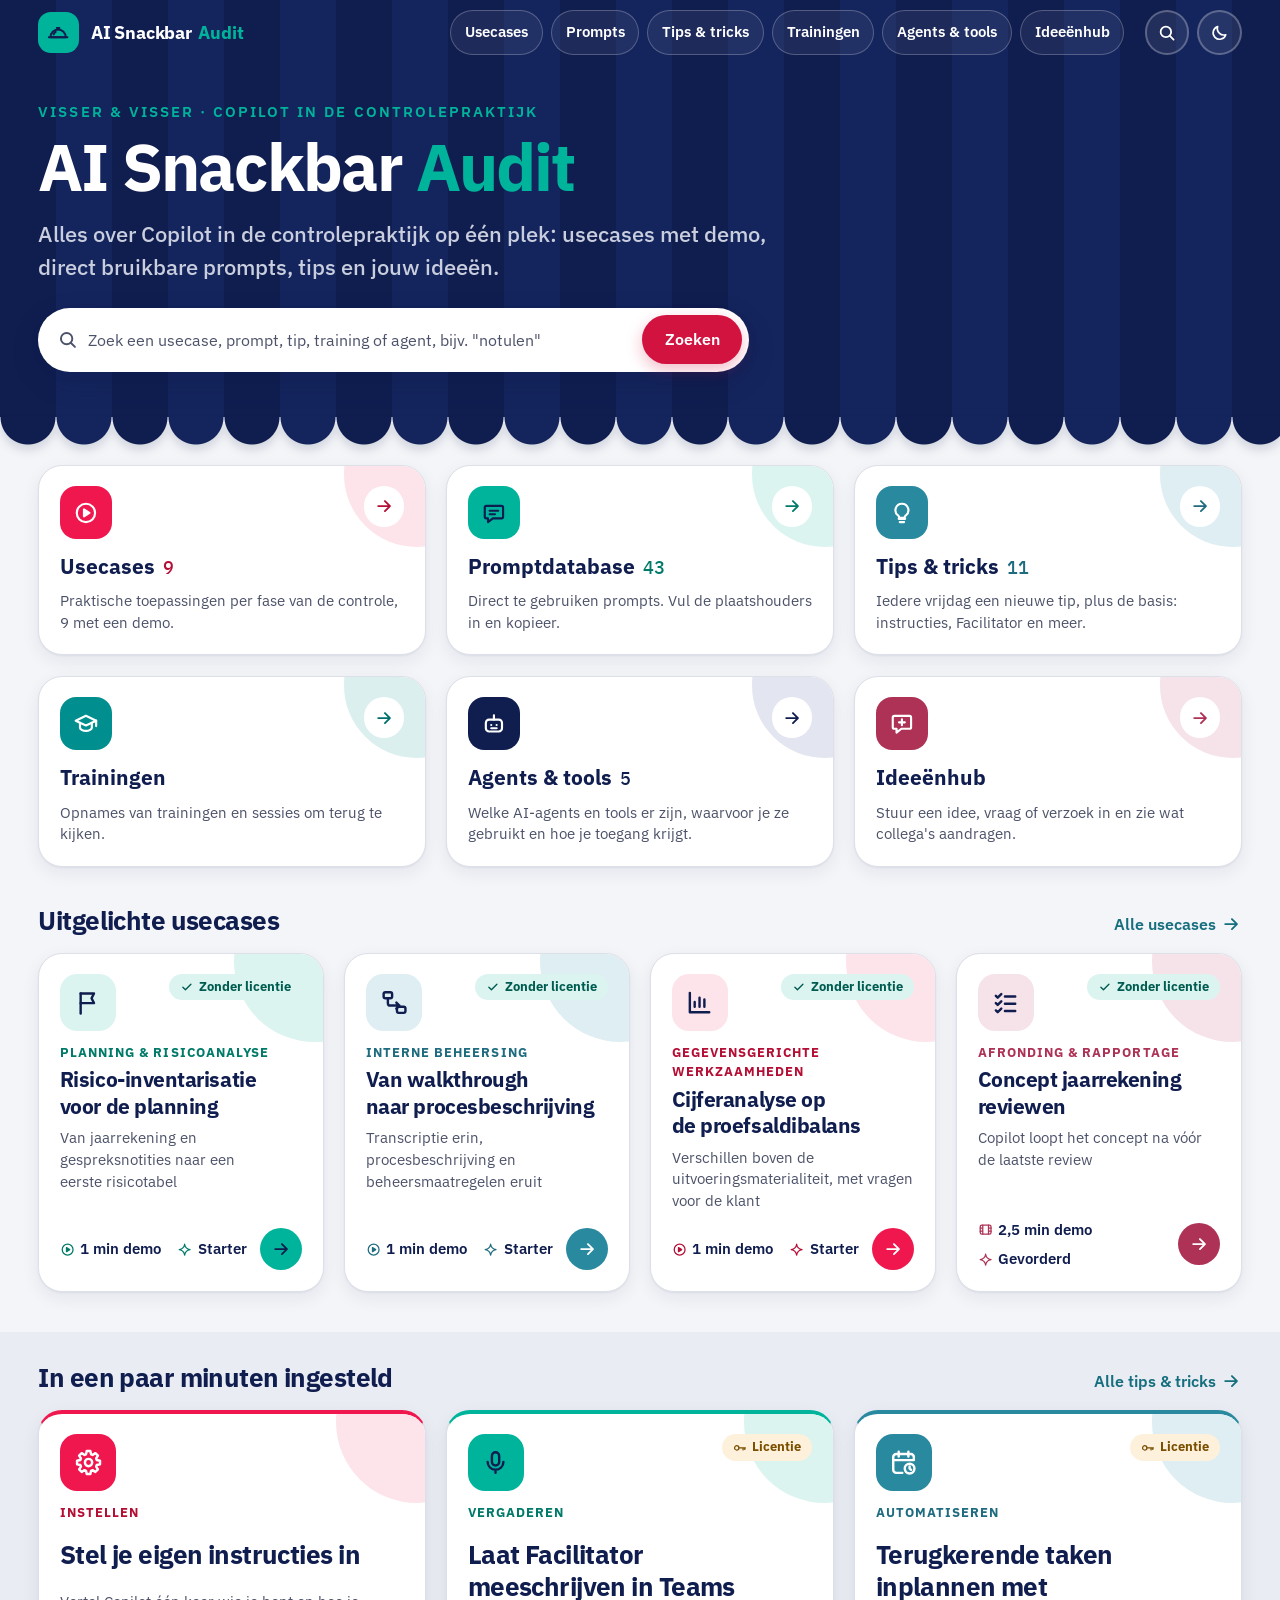
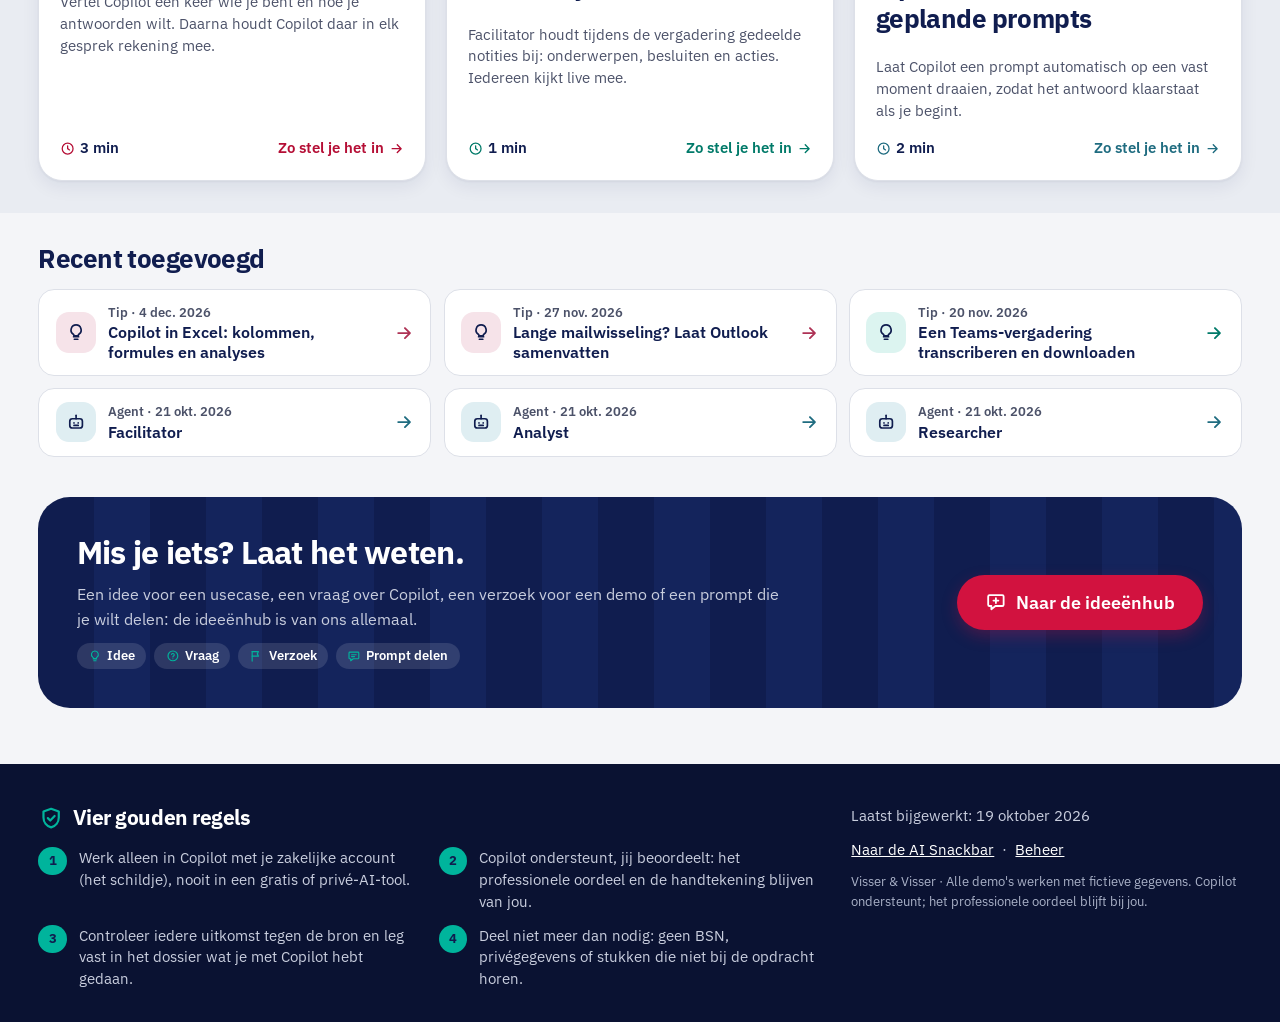
==== commit 13aa34a4: "AI Snackbar Audit: tabblad Agents & tools Catalogus van AI-agents en -producten vanuit de gebruiker:" ====
--- a/audit/index.html
+++ b/audit/index.html
@@ -24,6 +24,7 @@
   <script defer src="data/prompts.js"></script>
   <script defer src="data/tips.js"></script>
   <script defer src="data/trainings.js"></script>
+  <script defer src="data/agents.js"></script>
 
   <!-- Applicatie (volgorde is belangrijk) -->
   <script defer src="js/ui.js"></script>
@@ -36,6 +37,7 @@
   <script defer src="js/view-prompts.js"></script>
   <script defer src="js/view-tips.js"></script>
   <script defer src="js/view-trainings.js"></script>
+  <script defer src="js/view-agents.js"></script>
   <script defer src="js/view-ideas.js"></script>
   <script defer src="js/view-search.js"></script>
   <script defer src="js/admin-content.js"></script>
@@ -67,9 +69,11 @@
           <li><a class="nav__link" href="#/tips" data-nav="tips">
             <svg class="icon" aria-hidden="true" focusable="false"><use href="#i-bulb"></use></svg><span>Tips<span class="nav__more"> &amp; tricks</span></span></a></li>
           <li><a class="nav__link" href="#/trainingen" data-nav="trainingen">
-            <svg class="icon" aria-hidden="true" focusable="false"><use href="#i-cap"></use></svg><span>Trainingen</span></a></li>
+            <svg class="icon" aria-hidden="true" focusable="false"><use href="#i-cap"></use></svg><span>Training<span class="nav__tail">en</span></span></a></li>
+          <li><a class="nav__link" href="#/agents" data-nav="agents">
+            <svg class="icon" aria-hidden="true" focusable="false"><use href="#i-robot"></use></svg><span>Agents<span class="nav__more"> &amp; tools</span></span></a></li>
           <li><a class="nav__link" href="#/ideeen" data-nav="ideeen">
-            <svg class="icon" aria-hidden="true" focusable="false"><use href="#i-message-plus"></use></svg><span>Ideeënhub</span></a></li>
+            <svg class="icon" aria-hidden="true" focusable="false"><use href="#i-message-plus"></use></svg><span>Ideeën<span class="nav__tail">hub</span></span></a></li>
         </ul>
       </nav>
 
--- a/audit/css/audit.css
+++ b/audit/css/audit.css
@@ -228,14 +228,22 @@
 .topbar .btn--icon { width: 2.75rem; min-height: 2.75rem; }
 
 /* Zolang het menu op één regel past, blijft de kopbalk staan tijdens het scrollen */
-@media (min-width: 940px) {
+@media (min-width: 980px) {
   .topbar { position: sticky; top: 0; }
 }
 
-/* Iets smaller scherm: menu zonder iconen, zodat het op één regel blijft */
-@media (max-width: 1140px) {
+/* Zes menu-items op één regel. Gemeten (incl. 17px schuifbalk) is nodig: met iconen
+   ~1270px, zonder iconen ~1090px, en ook met korte labels en krappere knoppen ~935px.
+   Daaronder (≤979px) staat het menu onder de naam. */
+@media (max-width: 1309px) {
   .nav__link .icon { display: none; }
   .nav__link { padding-inline: 0.85rem; }
+}
+
+@media (max-width: 1129px) {
+  .nav__list { gap: 0.35rem; }
+  .nav__link { padding-inline: 0.7rem; }
+  .nav__more { display: none; }
 }
 
 /* ==========================================================================
@@ -375,11 +383,11 @@
 
 .home .hero + .section { padding-top: calc(var(--awning-stripe) / 2 + var(--space-5)); }
 
-/* ---- Tegels naar de vier onderdelen ---- */
-/* Vijf tegels: op een breed scherm naast elkaar, daaronder 3 + 2 (6 kolommen, nooit één losse) */
+/* ---- Tegels naar de onderdelen ---- */
+/* Zes tegels: 3 + 3, op een smaller scherm 2 + 2 + 2, op een telefoon onder elkaar (nooit één losse) */
 .tiles {
   display: grid;
-  grid-template-columns: repeat(5, minmax(0, 1fr));
+  grid-template-columns: repeat(3, minmax(0, 1fr));
   gap: var(--grid-gap);
   margin: 0;
   padding: 0;
@@ -774,7 +782,8 @@
 }
 
 .toggle .icon { width: 1em; height: 1em; }
-.toggle:hover { border-color: var(--color-text-muted); }
+.toggle:hover:not(:disabled) { border-color: var(--color-text-muted); }
+.toggle:disabled { border-style: dashed; color: var(--color-text-muted); cursor: default; opacity: 0.7; }
 .toggle[aria-pressed='true'] { background: var(--color-selected); border-color: var(--color-selected); color: var(--color-on-selected); }
 .toggle--accent[aria-pressed='true'] { background: var(--accent-ink); border-color: var(--accent-ink); color: var(--vv-white); }
 
@@ -1253,6 +1262,22 @@
 .chapters__jump:hover .chapters__title { text-decoration: underline; }
 .chapters__time { flex: none; min-width: 3.5rem; color: var(--accent-ink); font-family: var(--font-mono); font-size: var(--fs-sm); font-weight: 500; }
 .chapters__title { color: var(--color-text); }
+
+/* ==========================================================================
+   Agents & tools
+   ========================================================================== */
+.ag-card.is-stopped { border-style: dashed; box-shadow: none; }
+.ag-card.is-stopped .uc-card__icon { background: var(--color-surface-muted); color: var(--color-text-muted); }
+.ag-card.is-stopped .uc-card__title { color: var(--color-text-muted); }
+
+.detail__text { display: grid; gap: var(--space-3); }
+.why p + p { margin-top: var(--space-2); }
+
+/* 'In het kort' naast de agent */
+.facts { display: grid; gap: var(--space-3); margin: 0; }
+.facts__row { display: grid; gap: 0.1rem; }
+.facts dt { color: var(--color-text-muted); font-size: var(--fs-xs); font-weight: var(--fw-bold); letter-spacing: 0.06em; text-transform: uppercase; }
+.facts dd { margin: 0; color: var(--color-text-body); font-size: var(--fs-sm); overflow-wrap: anywhere; }
 
 /* Oproep in een melding (bijv. 'Doe een verzoek') */
 .notice--cta { align-items: center; flex-wrap: wrap; }
@@ -1723,20 +1748,15 @@
 /* ==========================================================================
    Smalle schermen
    ========================================================================== */
-@media (max-width: 1240px) {
-  .tiles { grid-template-columns: repeat(6, minmax(0, 1fr)); }
-  .tiles__item { grid-column: span 2; }
-  .tiles__item:nth-child(n + 4) { grid-column: span 3; }
-}
-
 @media (max-width: 1080px) {
+  .tiles { grid-template-columns: repeat(2, minmax(0, 1fr)); }
   .detail__layout { grid-template-columns: minmax(0, 1fr); }
   .ideas-layout { grid-template-columns: minmax(0, 1fr); }
   .kind-picker__grid { grid-template-columns: repeat(2, minmax(0, 1fr)); }
 }
 
 /* Menu onder de naam, horizontaal te scrollen */
-@media (max-width: 939px) {
+@media (max-width: 979px) {
   .topbar__inner { flex-wrap: wrap; row-gap: 0; }
   .nav { order: 3; flex: 1 0 100%; margin: 0 calc(var(--gutter) * -1); padding: 0 var(--gutter) var(--space-2); overflow-x: auto; scrollbar-width: none; }
   .nav::-webkit-scrollbar { display: none; }
@@ -1748,18 +1768,28 @@
   .brand__mark { display: none; }
 }
 
-/* Telefoon: vijf tabbladen naast elkaar, icoon boven een klein label */
+/* Telefoon: zes tabbladen naast elkaar, icoon boven een kort label
+   ('Tips', 'Training', 'Agents', 'Ideeën'; het langste is dan 'Usecases') */
 @media (max-width: 600px) {
-  .nav__list { display: grid; grid-template-columns: repeat(5, minmax(0, 1fr)); gap: 0.3rem; }
+  .nav__list { display: grid; grid-template-columns: repeat(6, minmax(0, 1fr)); gap: 0.3rem; }
   .nav__link { flex-direction: column; justify-content: center; gap: 0.15rem; width: 100%; min-height: 3.1rem; padding: 0.3rem 0.1rem; border-radius: 0.9rem; font-size: 0.72rem; }
   .nav__link .icon { display: block; width: 1.15rem; height: 1.15rem; }
-  .nav__more { display: none; }
+  .nav__more, .nav__tail { display: none; }
+}
+
+/* Smalle telefoon: tabbladen tegen elkaar en iets kleiner, zodat 'Usecases' tot 320px past */
+@media (max-width: 389px) {
+  .nav__list { gap: 0.1rem; }
+  .nav__link { padding-inline: 0; font-size: 0.66rem; }
+}
+
+@media (max-width: 359px) {
+  .nav__link { font-size: 0.62rem; }
 }
 
 @media (max-width: 720px) {
   :root { scroll-padding-top: 1rem; }
   .tiles { grid-template-columns: minmax(0, 1fr); }
-  .tiles__item, .tiles__item:nth-child(n + 4) { grid-column: auto; }
   .weekly { grid-template-columns: minmax(0, 1fr); }
   .lock-page { padding: var(--space-7) var(--space-4); }
   .tile { grid-template-columns: auto 1fr; grid-template-rows: auto; align-items: center; }
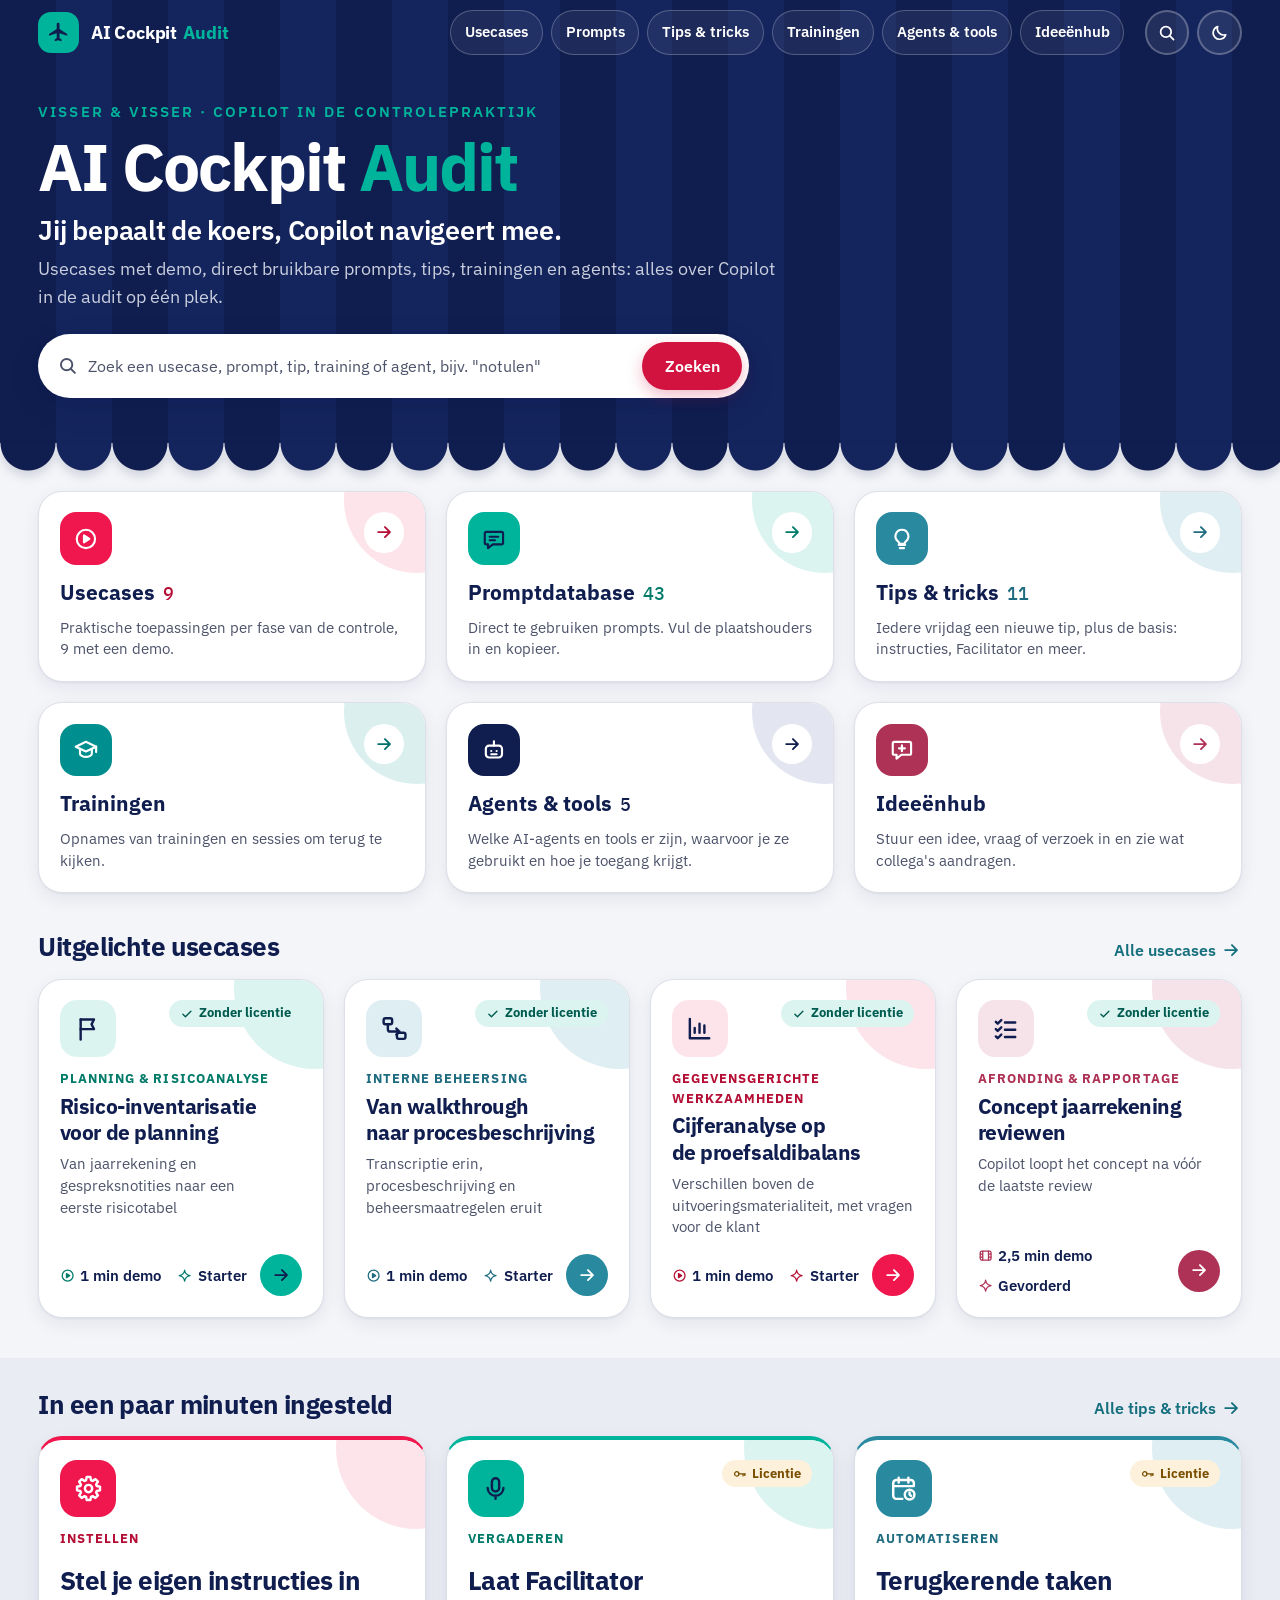
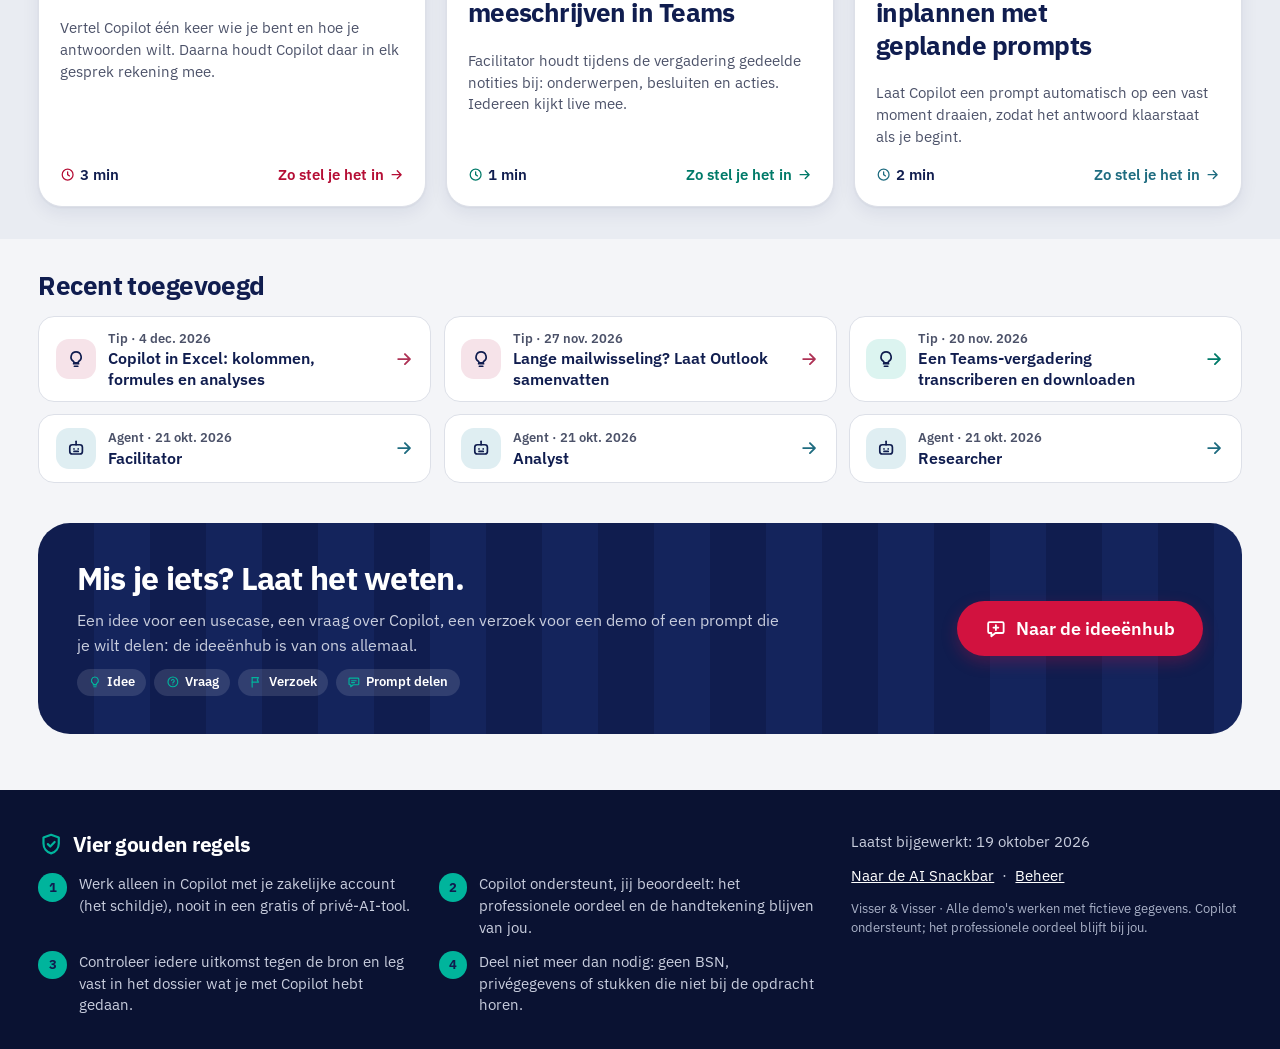
==== commit 33485407: "Auditplatform hernoemd naar AI Cockpit Audit - Naam AI Cockpit Audit in kopbalk, hero, tabtitel, REA" ====
--- a/audit/index.html
+++ b/audit/index.html
@@ -9,7 +9,7 @@
   <meta name="referrer" content="no-referrer">
   <meta name="robots" content="noindex, nofollow">
   <meta name="theme-color" content="#101d4f">
-  <title>AI Snackbar Audit</title>
+  <title>AI Cockpit Audit</title>
   <link rel="icon" href="../assets/branding/favicon.svg" type="image/svg+xml">
 
   <!-- Huisstijl en lettertypes van de AI Snackbar, daarna de opmaak van dit platform -->
@@ -52,10 +52,10 @@
     <div class="topbar__inner container">
       <a class="brand" href="#/" id="brand" aria-label="Naar de startpagina">
         <span class="brand__mark" aria-hidden="true">
-          <svg class="icon" focusable="false"><use href="#i-cloche"></use></svg>
+          <svg class="icon" focusable="false"><use href="#i-plane"></use></svg>
         </span>
         <span class="brand__text">
-          <span class="brand__title" id="brand-title">AI Snackbar</span>
+          <span class="brand__title" id="brand-title">AI Cockpit</span>
           <span class="brand__discipline" id="brand-discipline">Audit</span>
         </span>
       </a>
@@ -161,6 +161,7 @@
     <symbol id="i-alert" viewBox="0 0 24 24" fill="none" stroke="currentColor" stroke-width="2" stroke-linecap="round" stroke-linejoin="round"><path d="M10.3 4.6 3.2 17a2 2 0 0 0 1.7 3h14.2a2 2 0 0 0 1.7-3L13.7 4.6a2 2 0 0 0-3.4 0z"/><path d="M12 9.5v4"/><circle cx="12" cy="16.8" r="1" fill="currentColor" stroke="none"/></symbol>
     <symbol id="i-film" viewBox="0 0 24 24" fill="none" stroke="currentColor" stroke-width="2" stroke-linecap="round" stroke-linejoin="round"><rect x="3.5" y="5" width="17" height="14" rx="2.5"/><path d="M7.5 5v14M16.5 5v14M3.5 9.5h4M3.5 14.5h4M16.5 9.5h4M16.5 14.5h4"/></symbol>
     <symbol id="i-grid" viewBox="0 0 24 24" fill="none" stroke="currentColor" stroke-width="2" stroke-linecap="round" stroke-linejoin="round"><rect x="4" y="4" width="7" height="7" rx="1.6"/><rect x="13" y="4" width="7" height="7" rx="1.6"/><rect x="4" y="13" width="7" height="7" rx="1.6"/><rect x="13" y="13" width="7" height="7" rx="1.6"/></symbol>
+    <symbol id="i-plane" viewBox="0 0 24 24" fill="currentColor"><path d="M21 15.6v-1.8l-7.6-4.8V4a1.4 1.4 0 0 0-2.8 0v5L3 13.8v1.8l7.6-2.4v4.7l-2 1.5V21l3.4-1 3.4 1v-1.6l-2-1.5v-4.7z"/></symbol>
     <symbol id="i-cloche" viewBox="0 0 24 24" fill="none" stroke="currentColor" stroke-width="2" stroke-linecap="round" stroke-linejoin="round"><path d="M4.5 17a7.5 7.5 0 0 1 15 0z"/><path d="M2.8 17h18.4M12 9.5V8M10.7 8h2.6M7.6 14.3a4.8 4.8 0 0 1 2-2.5"/></symbol>
     <symbol id="i-shield" viewBox="0 0 24 24" fill="none" stroke="currentColor" stroke-width="2" stroke-linecap="round" stroke-linejoin="round"><path d="M12 3.5 5 6v5.5c0 4.3 2.9 7.8 7 9 4.1-1.2 7-4.7 7-9V6z"/><path d="M9 12l2.2 2.2L15.2 10"/></symbol>
     <symbol id="i-settings" viewBox="0 0 24 24" fill="none" stroke="currentColor" stroke-width="2" stroke-linecap="round" stroke-linejoin="round"><path d="M18.79 9.92L21.48 10.5L21.48 13.5L18.79 14.08L18.27 15.33L19.77 17.64L17.64 19.77L15.33 18.27L14.08 18.79L13.5 21.48L10.5 21.48L9.92 18.79L8.67 18.27L6.36 19.77L4.23 17.64L5.73 15.33L5.21 14.08L2.52 13.5L2.52 10.5L5.21 9.92L5.73 8.67L4.23 6.36L6.36 4.23L8.67 5.73L9.92 5.21L10.5 2.52L13.5 2.52L14.08 5.21L15.33 5.73L17.64 4.23L19.77 6.36L18.27 8.67z"/><circle cx="12" cy="12" r="3"/></symbol>
--- a/audit/css/audit.css
+++ b/audit/css/audit.css
@@ -1,5 +1,5 @@
 /* ==========================================================================
-   AI SNACKBAR AUDIT — OPMAAK
+   AI COCKPIT AUDIT — OPMAAK
    Bouwt voort op de huisstijl van de AI Snackbar (../css/variables.css en
    ../css/base.css). Kleuren, maten en lettertypes komen uit die tokens.
    Volgorde: accenten · knoppen · kopbalk · hero · secties en kaarten ·
@@ -276,12 +276,29 @@
 
 .hero__discipline { color: var(--color-highlight-on-dark); }
 
+/* Slogan: de belofte, direct onder de naam */
+.hero__tagline {
+  max-width: 46rem;
+  margin-top: var(--space-3);
+  color: var(--color-on-dark);
+  font-size: clamp(1.2rem, 0.95rem + 1vw, 1.65rem);
+  font-weight: var(--fw-semibold);
+  letter-spacing: -0.01em;
+  line-height: var(--lh-snug);
+}
+
 .hero__subtitle {
   max-width: 46rem;
   margin-top: var(--space-4);
   color: var(--color-on-dark-muted);
   font-size: clamp(1.05rem, 0.9rem + 0.6vw, 1.35rem);
   font-weight: var(--fw-medium);
+}
+
+.hero__tagline + .hero__subtitle {
+  margin-top: var(--space-2);
+  font-size: clamp(0.98rem, 0.9rem + 0.3vw, 1.12rem);
+  font-weight: var(--fw-regular);
 }
 
 /* ==========================================================================
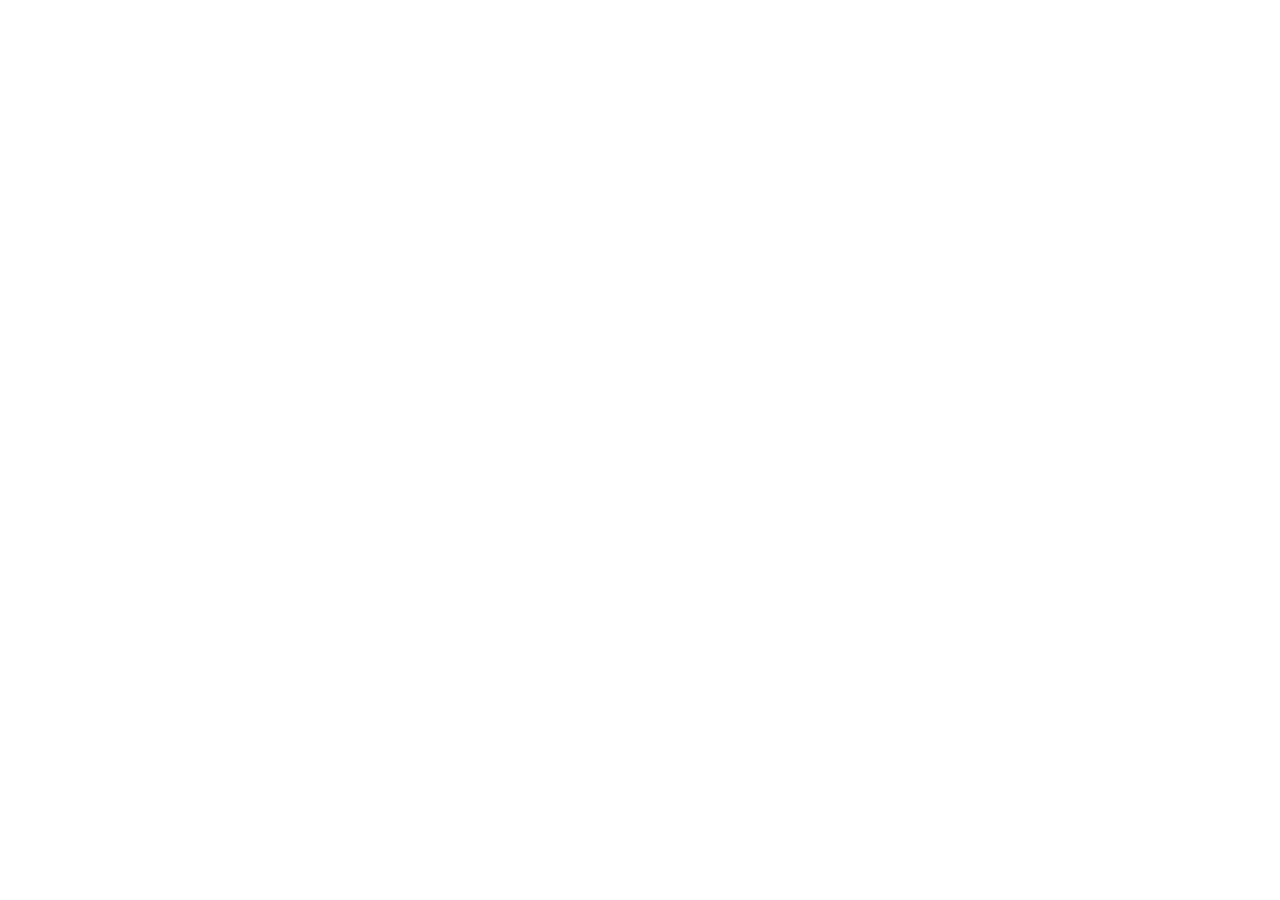
==== commit 6c1cc957: "AI Cockpit Audit verhuisd naar eigen repository Het auditplatform staat nu in de repository ai-cockp" ====
--- a/audit/index.html
+++ b/audit/index.html
@@ -1,207 +1,30 @@
 <!doctype html>
-<html lang="nl" class="no-js" data-theme="licht">
+<html lang="nl">
 <head>
-  <meta charset="utf-8">
-  <meta name="viewport" content="width=device-width, initial-scale=1, viewport-fit=cover">
-  <!-- Veiligheid: alleen eigen bestanden. De enige verbinding naar buiten is de centrale opslag
-       in Supabase (ideeënhub en anonieme tellers); demo's draaien in een afgeschermd iframe. -->
-  <meta http-equiv="Content-Security-Policy" content="default-src 'self'; script-src 'self'; style-src 'self'; img-src 'self' data:; media-src 'self'; font-src 'self'; connect-src https://*.supabase.co; object-src 'none'; frame-src 'self'; base-uri 'none'; form-action 'none'">
-  <meta name="referrer" content="no-referrer">
-  <meta name="robots" content="noindex, nofollow">
-  <meta name="theme-color" content="#101d4f">
-  <title>AI Cockpit Audit</title>
-  <link rel="icon" href="../assets/branding/favicon.svg" type="image/svg+xml">
-
-  <!-- Huisstijl en lettertypes van de AI Snackbar, daarna de opmaak van dit platform -->
-  <link rel="stylesheet" href="../css/variables.css">
-  <link rel="stylesheet" href="../css/base.css">
-  <link rel="stylesheet" href="css/audit.css">
-
-  <!-- Inhoud en instellingen (deze bestanden mag je aanpassen, zie README.md) -->
-  <script defer src="js/config.js"></script>
-  <script defer src="data/phases.js"></script>
-  <script defer src="data/usecases.js"></script>
-  <script defer src="data/prompts.js"></script>
-  <script defer src="data/tips.js"></script>
-  <script defer src="data/trainings.js"></script>
-  <script defer src="data/agents.js"></script>
-
-  <!-- Applicatie (volgorde is belangrijk) -->
-  <script defer src="js/ui.js"></script>
-  <script defer src="js/content.js"></script>
-  <script defer src="js/central.js"></script>
-  <script defer src="js/prompt-box.js"></script>
-  <script defer src="js/player.js"></script>
-  <script defer src="js/view-home.js"></script>
-  <script defer src="js/view-usecases.js"></script>
-  <script defer src="js/view-prompts.js"></script>
-  <script defer src="js/view-tips.js"></script>
-  <script defer src="js/view-trainings.js"></script>
-  <script defer src="js/view-agents.js"></script>
-  <script defer src="js/view-ideas.js"></script>
-  <script defer src="js/view-search.js"></script>
-  <script defer src="js/admin-content.js"></script>
-  <script defer src="js/view-admin.js"></script>
-  <script defer src="js/app.js"></script>
+<meta charset="utf-8">
+<meta name="viewport" content="width=device-width, initial-scale=1">
+<meta name="robots" content="noindex, nofollow">
+<meta name="referrer" content="no-referrer">
+<title>AI Cockpit Audit is verhuisd</title>
+<!--
+  De AI Cockpit Audit heeft een eigen adres: https://joostprinsvv.github.io/ai-cockpit-audit/
+  Deze pagina stuurt oude links door en neemt het deel na de # mee (bijv. #/prompts).
+  Zonder JavaScript: meta-refresh naar de startpagina, en anders de link hieronder.
+-->
+<script>location.replace('https://joostprinsvv.github.io/ai-cockpit-audit/' + location.search + location.hash);</script>
+<noscript><meta http-equiv="refresh" content="0; url=https://joostprinsvv.github.io/ai-cockpit-audit/"></noscript>
+<link rel="canonical" href="https://joostprinsvv.github.io/ai-cockpit-audit/">
+<style>
+  body { margin: 0; min-height: 100vh; display: grid; place-items: center; padding: 1rem; box-sizing: border-box;
+    font-family: system-ui, -apple-system, 'Segoe UI', sans-serif; background: #101d4f; color: #fff; text-align: center; }
+  a { color: #5fd4c4; font-weight: 600; }
+</style>
 </head>
-<body data-view="home">
-  <a class="skip-link" href="#main" id="skip-link">Direct naar de inhoud</a>
-
-  <!-- ================= Kopbalk ================= -->
-  <header class="topbar on-dark" id="topbar">
-    <div class="topbar__inner container">
-      <a class="brand" href="#/" id="brand" aria-label="Naar de startpagina">
-        <span class="brand__mark" aria-hidden="true">
-          <svg class="icon" focusable="false"><use href="#i-plane"></use></svg>
-        </span>
-        <span class="brand__text">
-          <span class="brand__title" id="brand-title">AI Cockpit</span>
-          <span class="brand__discipline" id="brand-discipline">Audit</span>
-        </span>
-      </a>
-
-      <nav class="nav" aria-label="Hoofdmenu">
-        <ul class="nav__list" role="list">
-          <li><a class="nav__link" href="#/usecases" data-nav="usecases">
-            <svg class="icon" aria-hidden="true" focusable="false"><use href="#i-play-circle"></use></svg><span>Usecases</span></a></li>
-          <li><a class="nav__link" href="#/prompts" data-nav="prompts">
-            <svg class="icon" aria-hidden="true" focusable="false"><use href="#i-chat"></use></svg><span>Prompts</span></a></li>
-          <li><a class="nav__link" href="#/tips" data-nav="tips">
-            <svg class="icon" aria-hidden="true" focusable="false"><use href="#i-bulb"></use></svg><span>Tips<span class="nav__more"> &amp; tricks</span></span></a></li>
-          <li><a class="nav__link" href="#/trainingen" data-nav="trainingen">
-            <svg class="icon" aria-hidden="true" focusable="false"><use href="#i-cap"></use></svg><span>Training<span class="nav__tail">en</span></span></a></li>
-          <li><a class="nav__link" href="#/agents" data-nav="agents">
-            <svg class="icon" aria-hidden="true" focusable="false"><use href="#i-robot"></use></svg><span>Agents<span class="nav__more"> &amp; tools</span></span></a></li>
-          <li><a class="nav__link" href="#/ideeen" data-nav="ideeen">
-            <svg class="icon" aria-hidden="true" focusable="false"><use href="#i-message-plus"></use></svg><span>Ideeën<span class="nav__tail">hub</span></span></a></li>
-        </ul>
-      </nav>
-
-      <div class="topbar__actions">
-        <a class="btn btn--ghost-dark btn--icon" href="#/zoeken" id="search-button" aria-label="Zoeken">
-          <svg class="icon" aria-hidden="true" focusable="false"><use href="#i-search"></use></svg>
-        </a>
-        <button class="btn btn--ghost-dark btn--icon" type="button" id="theme-button" aria-label="Donker thema" aria-pressed="false">
-          <svg class="icon" aria-hidden="true" focusable="false"><use href="#i-moon"></use></svg>
-        </button>
-      </div>
-    </div>
-  </header>
-
-  <main id="main" tabindex="-1">
-    <!-- Iedere pagina (route) wordt hier opgebouwd door js/view-*.js -->
-    <div class="view" id="view" aria-live="off"></div>
-  </main>
-
-  <!-- ================= Voet ================= -->
-  <footer class="footer" id="footer">
-    <div class="container footer__inner">
-      <section class="footer__rules" aria-labelledby="rules-title">
-        <h2 class="footer__title" id="rules-title">
-          <svg class="icon" aria-hidden="true" focusable="false"><use href="#i-shield"></use></svg>
-          <span>Vier gouden regels</span>
-        </h2>
-        <ol class="rules" role="list" id="footer-rules"></ol>
-      </section>
-      <div class="footer__meta">
-        <p id="footer-updated"></p>
-        <p class="footer__links">
-          <a href="../" id="footer-snackbar">Naar de AI Snackbar</a>
-          <span aria-hidden="true">·</span>
-          <a href="#/beheer">Beheer</a>
-        </p>
-        <p class="footer__small" id="footer-org"></p>
-      </div>
-    </div>
-  </footer>
-
-  <!-- Meldingen en schermlezers -->
-  <div class="toast-region" id="toast-region" role="status" aria-live="polite"></div>
-  <div class="sr-only" id="announcer" aria-live="polite" aria-atomic="true"></div>
-
-  <!-- Vangnet als het opstarten mislukt -->
-  <div class="fatal" id="fatal" hidden>
-    <div class="fatal__panel">
-      <h2 class="fatal__title">Er ging iets mis</h2>
-      <p class="fatal__text">Herlaad de pagina. Blijft dit gebeuren? Laat het weten via de ideeënhub of je AI-aanspreekpunt.</p>
-      <p class="fatal__detail" id="fatal-detail"></p>
-    </div>
-  </div>
-
-  <noscript>
-    <div class="fatal">
-      <div class="fatal__panel">
-        <h2 class="fatal__title">JavaScript staat uit</h2>
-        <p class="fatal__text">Dit platform heeft JavaScript nodig. Zet JavaScript aan in de browser en herlaad de pagina.</p>
-      </div>
-    </div>
-  </noscript>
-
-  <!-- ================= Iconen (lokale SVG-sprite) ================= -->
-  <svg class="sprite" xmlns="http://www.w3.org/2000/svg" aria-hidden="true" focusable="false" hidden>
-    <symbol id="i-play" viewBox="0 0 24 24" fill="currentColor"><path d="M8 5.6v12.8a1.1 1.1 0 0 0 1.7.9l10-6.4a1.1 1.1 0 0 0 0-1.8l-10-6.4A1.1 1.1 0 0 0 8 5.6z"/></symbol>
-    <symbol id="i-pause" viewBox="0 0 24 24" fill="currentColor"><rect x="6" y="5" width="4.2" height="14" rx="1.3"/><rect x="13.8" y="5" width="4.2" height="14" rx="1.3"/></symbol>
-    <symbol id="i-play-circle" viewBox="0 0 24 24" fill="none" stroke="currentColor" stroke-width="2" stroke-linecap="round" stroke-linejoin="round"><circle cx="12" cy="12" r="8.5"/><path d="M10.2 8.8v6.4l5-3.2z" fill="currentColor"/></symbol>
-    <symbol id="i-replay" viewBox="0 0 24 24" fill="none" stroke="currentColor" stroke-width="2" stroke-linecap="round" stroke-linejoin="round"><path d="M3.5 12a8.5 8.5 0 1 0 2.6-6.1L3.5 8.5"/><path d="M3.5 3.5v5h5"/></symbol>
-    <symbol id="i-fullscreen" viewBox="0 0 24 24" fill="none" stroke="currentColor" stroke-width="2" stroke-linecap="round" stroke-linejoin="round"><path d="M4 9V5a1 1 0 0 1 1-1h4M15 4h4a1 1 0 0 1 1 1v4M20 15v4a1 1 0 0 1-1 1h-4M9 20H5a1 1 0 0 1-1-1v-4"/></symbol>
-    <symbol id="i-arrow-left" viewBox="0 0 24 24" fill="none" stroke="currentColor" stroke-width="2.2" stroke-linecap="round" stroke-linejoin="round"><path d="M19 12H5M11 6l-6 6 6 6"/></symbol>
-    <symbol id="i-arrow-right" viewBox="0 0 24 24" fill="none" stroke="currentColor" stroke-width="2.2" stroke-linecap="round" stroke-linejoin="round"><path d="M5 12h14M13 6l6 6-6 6"/></symbol>
-    <symbol id="i-arrow-up" viewBox="0 0 24 24" fill="none" stroke="currentColor" stroke-width="2.2" stroke-linecap="round" stroke-linejoin="round"><path d="M12 19V5M6 11l6-6 6 6"/></symbol>
-    <symbol id="i-arrow-down" viewBox="0 0 24 24" fill="none" stroke="currentColor" stroke-width="2.2" stroke-linecap="round" stroke-linejoin="round"><path d="M12 5v14M6 13l6 6 6-6"/></symbol>
-    <symbol id="i-chevron-down" viewBox="0 0 24 24" fill="none" stroke="currentColor" stroke-width="2.2" stroke-linecap="round" stroke-linejoin="round"><path d="m6 9 6 6 6-6"/></symbol>
-    <symbol id="i-search" viewBox="0 0 24 24" fill="none" stroke="currentColor" stroke-width="2.2" stroke-linecap="round" stroke-linejoin="round"><circle cx="11" cy="11" r="6.5"/><path d="m16 16 4.5 4.5"/></symbol>
-    <symbol id="i-clock" viewBox="0 0 24 24" fill="none" stroke="currentColor" stroke-width="2" stroke-linecap="round" stroke-linejoin="round"><circle cx="12" cy="12" r="8.5"/><path d="M12 7.5V12l3 2"/></symbol>
-    <symbol id="i-copy" viewBox="0 0 24 24" fill="none" stroke="currentColor" stroke-width="2" stroke-linecap="round" stroke-linejoin="round"><rect x="8.5" y="8.5" width="11" height="11" rx="2.5"/><path d="M15.5 8.5V6A1.5 1.5 0 0 0 14 4.5H6A1.5 1.5 0 0 0 4.5 6v8A1.5 1.5 0 0 0 6 15.5h2.5"/></symbol>
-    <symbol id="i-check" viewBox="0 0 24 24" fill="none" stroke="currentColor" stroke-width="2.4" stroke-linecap="round" stroke-linejoin="round"><path d="M5 12.5l4.5 4.5L19 7.5"/></symbol>
-    <symbol id="i-check-circle" viewBox="0 0 24 24" fill="none" stroke="currentColor" stroke-width="2" stroke-linecap="round" stroke-linejoin="round"><circle cx="12" cy="12" r="8.5"/><path d="M8.2 12.3l2.6 2.6 5-5.3"/></symbol>
-    <symbol id="i-info" viewBox="0 0 24 24" fill="none" stroke="currentColor" stroke-width="2" stroke-linecap="round" stroke-linejoin="round"><circle cx="12" cy="12" r="8.5"/><path d="M12 11v5.5"/><circle cx="12" cy="7.8" r="1.1" fill="currentColor" stroke="none"/></symbol>
-    <symbol id="i-bulb" viewBox="0 0 24 24" fill="none" stroke="currentColor" stroke-width="2" stroke-linecap="round" stroke-linejoin="round"><path d="M9 17.5h6M10 20.5h4"/><path d="M12 3.5a6 6 0 0 0-3.6 10.8c.7.5 1.1 1.3 1.1 2.2h5c0-.9.4-1.7 1.1-2.2A6 6 0 0 0 12 3.5z"/></symbol>
-    <symbol id="i-close" viewBox="0 0 24 24" fill="none" stroke="currentColor" stroke-width="2.2" stroke-linecap="round" stroke-linejoin="round"><path d="M6 6l12 12M18 6 6 18"/></symbol>
-    <symbol id="i-sparkle" viewBox="0 0 24 24" fill="none" stroke="currentColor" stroke-width="2" stroke-linecap="round" stroke-linejoin="round"><path d="M12 3.5c.8 5 3.5 7.7 8.5 8.5-5 .8-7.7 3.5-8.5 8.5-.8-5-3.5-7.7-8.5-8.5 5-.8 7.7-3.5 8.5-8.5z"/></symbol>
-    <symbol id="i-alert" viewBox="0 0 24 24" fill="none" stroke="currentColor" stroke-width="2" stroke-linecap="round" stroke-linejoin="round"><path d="M10.3 4.6 3.2 17a2 2 0 0 0 1.7 3h14.2a2 2 0 0 0 1.7-3L13.7 4.6a2 2 0 0 0-3.4 0z"/><path d="M12 9.5v4"/><circle cx="12" cy="16.8" r="1" fill="currentColor" stroke="none"/></symbol>
-    <symbol id="i-film" viewBox="0 0 24 24" fill="none" stroke="currentColor" stroke-width="2" stroke-linecap="round" stroke-linejoin="round"><rect x="3.5" y="5" width="17" height="14" rx="2.5"/><path d="M7.5 5v14M16.5 5v14M3.5 9.5h4M3.5 14.5h4M16.5 9.5h4M16.5 14.5h4"/></symbol>
-    <symbol id="i-grid" viewBox="0 0 24 24" fill="none" stroke="currentColor" stroke-width="2" stroke-linecap="round" stroke-linejoin="round"><rect x="4" y="4" width="7" height="7" rx="1.6"/><rect x="13" y="4" width="7" height="7" rx="1.6"/><rect x="4" y="13" width="7" height="7" rx="1.6"/><rect x="13" y="13" width="7" height="7" rx="1.6"/></symbol>
-    <symbol id="i-plane" viewBox="0 0 24 24" fill="currentColor"><path d="M21 15.6v-1.8l-7.6-4.8V4a1.4 1.4 0 0 0-2.8 0v5L3 13.8v1.8l7.6-2.4v4.7l-2 1.5V21l3.4-1 3.4 1v-1.6l-2-1.5v-4.7z"/></symbol>
-    <symbol id="i-cloche" viewBox="0 0 24 24" fill="none" stroke="currentColor" stroke-width="2" stroke-linecap="round" stroke-linejoin="round"><path d="M4.5 17a7.5 7.5 0 0 1 15 0z"/><path d="M2.8 17h18.4M12 9.5V8M10.7 8h2.6M7.6 14.3a4.8 4.8 0 0 1 2-2.5"/></symbol>
-    <symbol id="i-shield" viewBox="0 0 24 24" fill="none" stroke="currentColor" stroke-width="2" stroke-linecap="round" stroke-linejoin="round"><path d="M12 3.5 5 6v5.5c0 4.3 2.9 7.8 7 9 4.1-1.2 7-4.7 7-9V6z"/><path d="M9 12l2.2 2.2L15.2 10"/></symbol>
-    <symbol id="i-settings" viewBox="0 0 24 24" fill="none" stroke="currentColor" stroke-width="2" stroke-linecap="round" stroke-linejoin="round"><path d="M18.79 9.92L21.48 10.5L21.48 13.5L18.79 14.08L18.27 15.33L19.77 17.64L17.64 19.77L15.33 18.27L14.08 18.79L13.5 21.48L10.5 21.48L9.92 18.79L8.67 18.27L6.36 19.77L4.23 17.64L5.73 15.33L5.21 14.08L2.52 13.5L2.52 10.5L5.21 9.92L5.73 8.67L4.23 6.36L6.36 4.23L8.67 5.73L9.92 5.21L10.5 2.52L13.5 2.52L14.08 5.21L15.33 5.73L17.64 4.23L19.77 6.36L18.27 8.67z"/><circle cx="12" cy="12" r="3"/></symbol>
-    <symbol id="i-refresh" viewBox="0 0 24 24" fill="none" stroke="currentColor" stroke-width="2" stroke-linecap="round" stroke-linejoin="round"><path d="M20 12a8 8 0 0 1-14.2 5M4 12a8 8 0 0 1 14.2-5"/><path d="M18.5 3.5V7H15M5.5 20.5V17H9"/></symbol>
-    <symbol id="i-trash" viewBox="0 0 24 24" fill="none" stroke="currentColor" stroke-width="2" stroke-linecap="round" stroke-linejoin="round"><path d="M4.5 7h15M10 7V5h4v2M6.5 7l1 12.5A1.5 1.5 0 0 0 9 21h6a1.5 1.5 0 0 0 1.5-1.5l1-12.5"/></symbol>
-    <symbol id="i-send" viewBox="0 0 24 24" fill="none" stroke="currentColor" stroke-width="2" stroke-linecap="round" stroke-linejoin="round"><path d="M20.5 3.5 10 14"/><path d="M20.5 3.5 14 20.5l-4-6.5-6.5-4z"/></symbol>
-    <symbol id="i-mail" viewBox="0 0 24 24" fill="none" stroke="currentColor" stroke-width="2" stroke-linecap="round" stroke-linejoin="round"><rect x="3" y="5" width="18" height="14" rx="2"/><path d="m4 7 8 6 8-6"/></symbol>
-    <symbol id="i-download" viewBox="0 0 24 24" fill="none" stroke="currentColor" stroke-width="2" stroke-linecap="round" stroke-linejoin="round"><path d="M12 4v11"/><path d="m7 10.5 5 5 5-5"/><path d="M5 19.5h14"/></symbol>
-    <symbol id="i-key" viewBox="0 0 24 24" fill="none" stroke="currentColor" stroke-width="2.2" stroke-linecap="round" stroke-linejoin="round"><circle cx="6.5" cy="12" r="3.75"/><path d="M10.25 12H21.5M17.5 12v3.5M20.5 12v2.75"/></symbol>
-    <symbol id="i-lock" viewBox="0 0 24 24" fill="none" stroke="currentColor" stroke-width="2" stroke-linecap="round" stroke-linejoin="round"><rect x="5" y="10.5" width="14" height="10" rx="2.5"/><path d="M8.5 10.5V7.5a3.5 3.5 0 0 1 7 0v3"/><path d="M12 14.5v2"/></symbol>
-    <symbol id="i-chat" viewBox="0 0 24 24" fill="none" stroke="currentColor" stroke-width="2" stroke-linecap="round" stroke-linejoin="round"><path d="M5 5.5h14a1.5 1.5 0 0 1 1.5 1.5v8.5A1.5 1.5 0 0 1 19 17H11l-4.5 3.5V17H5a1.5 1.5 0 0 1-1.5-1.5V7A1.5 1.5 0 0 1 5 5.5z"/><path d="M8 10h8M8 13.2h5"/></symbol>
-    <symbol id="i-message-plus" viewBox="0 0 24 24" fill="none" stroke="currentColor" stroke-width="2" stroke-linecap="round" stroke-linejoin="round"><path d="M5 4.5h14A1.5 1.5 0 0 1 20.5 6v9A1.5 1.5 0 0 1 19 16.5h-7.5L7 20v-3.5H5A1.5 1.5 0 0 1 3.5 15V6A1.5 1.5 0 0 1 5 4.5z"/><path d="M12 7.8v5.4M9.3 10.5h5.4"/></symbol>
-    <symbol id="i-question" viewBox="0 0 24 24" fill="none" stroke="currentColor" stroke-width="2" stroke-linecap="round" stroke-linejoin="round"><circle cx="12" cy="12" r="8.5"/><path d="M9.6 9.4a2.5 2.5 0 0 1 4.8.9c0 1.7-2.4 2.2-2.4 3.7"/><circle cx="12" cy="17" r="1" fill="currentColor" stroke="none"/></symbol>
-    <symbol id="i-flag" viewBox="0 0 24 24" fill="none" stroke="currentColor" stroke-width="2" stroke-linecap="round" stroke-linejoin="round"><path d="M5.5 21V4.5"/><path d="M5.5 4.5h11l-2 4 2 4h-11"/></symbol>
-    <symbol id="i-gift" viewBox="0 0 24 24" fill="none" stroke="currentColor" stroke-width="2" stroke-linecap="round" stroke-linejoin="round"><rect x="4" y="9" width="16" height="11" rx="1.5"/><path d="M3 9h18M12 9v11"/><path d="M12 9c-1.5-3.5-5-4-5-1.8C7 9 12 9 12 9zM12 9c1.5-3.5 5-4 5-1.8C17 9 12 9 12 9z"/></symbol>
-    <symbol id="i-star" viewBox="0 0 24 24" fill="none" stroke="currentColor" stroke-width="2" stroke-linecap="round" stroke-linejoin="round"><path d="m12 3.8 2.5 5.1 5.6.8-4 3.9 1 5.6-5.1-2.6-5 2.6.9-5.6-4-3.9 5.6-.8z"/></symbol>
-    <symbol id="i-star-filled" viewBox="0 0 24 24" fill="currentColor" stroke="currentColor" stroke-width="2" stroke-linejoin="round"><path d="m12 3.8 2.5 5.1 5.6.8-4 3.9 1 5.6-5.1-2.6-5 2.6.9-5.6-4-3.9 5.6-.8z"/></symbol>
-    <symbol id="i-thumb" viewBox="0 0 24 24" fill="none" stroke="currentColor" stroke-width="2" stroke-linecap="round" stroke-linejoin="round"><path d="M7.5 10.5v9h-3v-9zM7.5 10.5l4-7c1.6 0 2.6 1.1 2.3 2.7l-.6 3.3h5.6a2 2 0 0 1 2 2.3l-1.1 6.4a2 2 0 0 1-2 1.8H7.5"/></symbol>
-    <symbol id="i-sun" viewBox="0 0 24 24" fill="none" stroke="currentColor" stroke-width="2" stroke-linecap="round" stroke-linejoin="round"><circle cx="12" cy="12" r="4"/><path d="M12 2.5v2M12 19.5v2M2.5 12h2M19.5 12h2M5.3 5.3l1.4 1.4M17.3 17.3l1.4 1.4M5.3 18.7l1.4-1.4M17.3 6.7l1.4-1.4"/></symbol>
-    <symbol id="i-moon" viewBox="0 0 24 24" fill="none" stroke="currentColor" stroke-width="2" stroke-linecap="round" stroke-linejoin="round"><path d="M19.5 14.5A8 8 0 0 1 9.5 4.5a8 8 0 1 0 10 10z"/></symbol>
-    <symbol id="i-link" viewBox="0 0 24 24" fill="none" stroke="currentColor" stroke-width="2" stroke-linecap="round" stroke-linejoin="round"><path d="M10 14a4 4 0 0 0 5.7 0l3-3a4 4 0 0 0-5.7-5.7l-1 1"/><path d="M14 10a4 4 0 0 0-5.7 0l-3 3a4 4 0 0 0 5.7 5.7l1-1"/></symbol>
-    <symbol id="i-calendar" viewBox="0 0 24 24" fill="none" stroke="currentColor" stroke-width="2" stroke-linecap="round" stroke-linejoin="round"><rect x="3.5" y="5" width="17" height="15.5" rx="2.5"/><path d="M3.5 10h17M8 3v4M16 3v4"/></symbol>
-    <symbol id="i-calendar-clock" viewBox="0 0 24 24" fill="none" stroke="currentColor" stroke-width="2" stroke-linecap="round" stroke-linejoin="round"><path d="M11 20.5H6a2.5 2.5 0 0 1-2.5-2.5V7.5A2.5 2.5 0 0 1 6 5h12a2.5 2.5 0 0 1 2.5 2.5V10M3.5 10h17M8 3v4M16 3v4"/><circle cx="17" cy="17" r="4"/><path d="M17 15.2V17l1.2.9"/></symbol>
-    <symbol id="i-users" viewBox="0 0 24 24" fill="none" stroke="currentColor" stroke-width="2" stroke-linecap="round" stroke-linejoin="round"><circle cx="9" cy="8.5" r="3"/><path d="M3.5 19a5.5 5.5 0 0 1 11 0"/><path d="M15.5 5.8a3 3 0 0 1 0 5.4M17.5 14.2a5.5 5.5 0 0 1 3 4.8"/></symbol>
-    <symbol id="i-document" viewBox="0 0 24 24" fill="none" stroke="currentColor" stroke-width="2" stroke-linecap="round" stroke-linejoin="round"><path d="M6.5 3.5h7l4.5 4.5v11a1.5 1.5 0 0 1-1.5 1.5h-10A1.5 1.5 0 0 1 5 19V5a1.5 1.5 0 0 1 1.5-1.5z"/><path d="M13.5 3.5V8H18M8.5 12.5h7M8.5 16h5"/></symbol>
-    <symbol id="i-table" viewBox="0 0 24 24" fill="none" stroke="currentColor" stroke-width="2" stroke-linecap="round" stroke-linejoin="round"><rect x="3.5" y="4.5" width="17" height="15" rx="2"/><path d="M3.5 9.5h17M3.5 14.5h17M9.5 9.5v10"/></symbol>
-    <symbol id="i-chart" viewBox="0 0 24 24" fill="none" stroke="currentColor" stroke-width="2" stroke-linecap="round" stroke-linejoin="round"><path d="M4 4v16h16"/><path d="M8 15.5v-4M12 15.5V8M16 15.5v-6"/></symbol>
-    <symbol id="i-checklist" viewBox="0 0 24 24" fill="none" stroke="currentColor" stroke-width="2" stroke-linecap="round" stroke-linejoin="round"><path d="m4 6.5 1.5 1.5L8.5 5M4 12.5 5.5 14l3-3M4 18.5 5.5 20l3-3"/><path d="M11.5 7h8.5M11.5 13h8.5M11.5 19h8.5"/></symbol>
-    <symbol id="i-flow" viewBox="0 0 24 24" fill="none" stroke="currentColor" stroke-width="2" stroke-linecap="round" stroke-linejoin="round"><rect x="3" y="3.5" width="7" height="5" rx="1.5"/><rect x="14" y="15.5" width="7" height="5" rx="1.5"/><path d="M6.5 8.5v4a2 2 0 0 0 2 2h7.5M13.5 12l2.5 2.5-2.5 2.5"/></symbol>
-    <symbol id="i-magnifier-doc" viewBox="0 0 24 24" fill="none" stroke="currentColor" stroke-width="2" stroke-linecap="round" stroke-linejoin="round"><path d="M11 20.5H6.5A1.5 1.5 0 0 1 5 19V5a1.5 1.5 0 0 1 1.5-1.5h7L18 8v2.5"/><path d="M13.5 3.5V8H18"/><circle cx="16" cy="16" r="3"/><path d="m18.2 18.2 2.3 2.3"/></symbol>
-    <symbol id="i-pen" viewBox="0 0 24 24" fill="none" stroke="currentColor" stroke-width="2" stroke-linecap="round" stroke-linejoin="round"><path d="M4 20l1-4.5L15.5 5a2.1 2.1 0 0 1 3 3L8 18.5z"/><path d="M13.5 7l3 3"/></symbol>
-    <symbol id="i-mic" viewBox="0 0 24 24" fill="none" stroke="currentColor" stroke-width="2" stroke-linecap="round" stroke-linejoin="round"><rect x="9" y="3.5" width="6" height="11" rx="3"/><path d="M5.5 11.5a6.5 6.5 0 0 0 13 0M12 18v2.5"/></symbol>
-    <symbol id="i-robot" viewBox="0 0 24 24" fill="none" stroke="currentColor" stroke-width="2" stroke-linecap="round" stroke-linejoin="round"><rect x="4.5" y="8" width="15" height="11" rx="3"/><path d="M12 8V4.5M9.5 13h.01M14.5 13h.01M9.5 16h5"/><circle cx="12" cy="4" r="1" fill="currentColor" stroke="none"/></symbol>
-    <symbol id="i-book" viewBox="0 0 24 24" fill="none" stroke="currentColor" stroke-width="2" stroke-linecap="round" stroke-linejoin="round"><path d="M4.5 5.5A2 2 0 0 1 6.5 3.5H19v14H6.5a2 2 0 0 0-2 2z"/><path d="M4.5 19.5a2 2 0 0 0 2 2H19v-4"/></symbol>
-    <symbol id="i-logout" viewBox="0 0 24 24" fill="none" stroke="currentColor" stroke-width="2" stroke-linecap="round" stroke-linejoin="round"><path d="M14 4.5h4a1.5 1.5 0 0 1 1.5 1.5v12a1.5 1.5 0 0 1-1.5 1.5h-4"/><path d="M10 16.5 5.5 12 10 7.5M5.5 12H15"/></symbol>
-    <symbol id="i-eye" viewBox="0 0 24 24" fill="none" stroke="currentColor" stroke-width="2" stroke-linecap="round" stroke-linejoin="round"><path d="M2.5 12S6 5.5 12 5.5 21.5 12 21.5 12 18 18.5 12 18.5 2.5 12 2.5 12z"/><circle cx="12" cy="12" r="3"/></symbol>
-    <symbol id="i-wand" viewBox="0 0 24 24" fill="none" stroke="currentColor" stroke-width="2" stroke-linecap="round" stroke-linejoin="round"><path d="m4 20 11-11M13 7l4 4"/><path d="M17.5 3v3M16 4.5h3M20.5 9v2M19.5 10h2M9 3.5v2M8 4.5h2"/></symbol>
-    <symbol id="i-cap" viewBox="0 0 24 24" fill="none" stroke="currentColor" stroke-width="2" stroke-linecap="round" stroke-linejoin="round"><path d="M2.5 9 12 4.5 21.5 9 12 13.5z"/><path d="M6.5 11v4.5c0 1.4 2.5 3 5.5 3s5.5-1.6 5.5-3V11M21.5 9v5"/></symbol>
-    <symbol id="i-external" viewBox="0 0 24 24" fill="none" stroke="currentColor" stroke-width="2" stroke-linecap="round" stroke-linejoin="round"><path d="M14 4.5h5.5V10M19.5 4.5 11 13"/><path d="M18 14v4.5a1.5 1.5 0 0 1-1.5 1.5h-11A1.5 1.5 0 0 1 4 18.5v-11A1.5 1.5 0 0 1 5.5 6H10"/></symbol>
-    <symbol id="i-pencil-line" viewBox="0 0 24 24" fill="none" stroke="currentColor" stroke-width="2" stroke-linecap="round" stroke-linejoin="round"><path d="M12 20.5h8.5M4 20.5l1-4L15.5 6a2.1 2.1 0 0 1 3 3L8 19.5z"/></symbol>
-  </svg>
+<body>
+<main>
+  <h1>De AI Cockpit Audit is verhuisd</h1>
+  <p>Je wordt doorgestuurd naar het nieuwe adres. Gebeurt dat niet?</p>
+  <p><a href="https://joostprinsvv.github.io/ai-cockpit-audit/">Ga naar de AI Cockpit Audit</a></p>
+</main>
 </body>
 </html>
